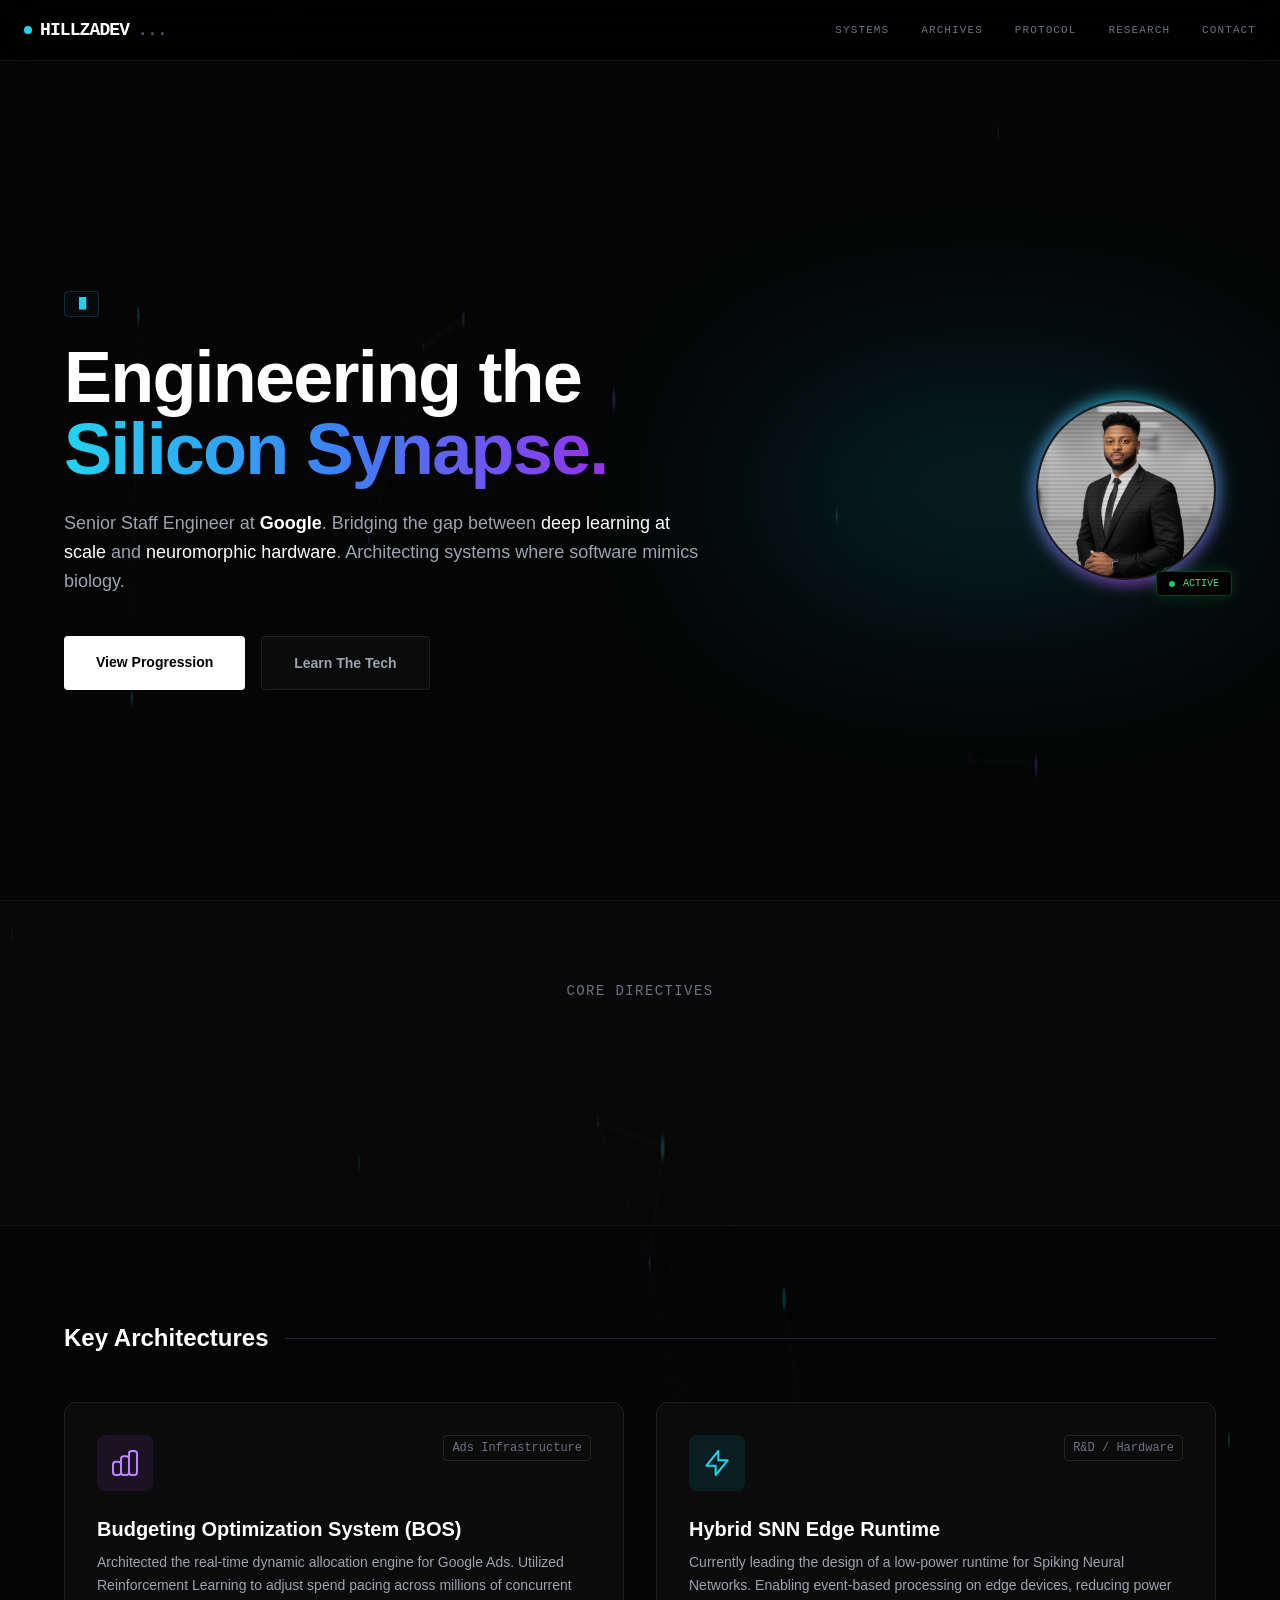
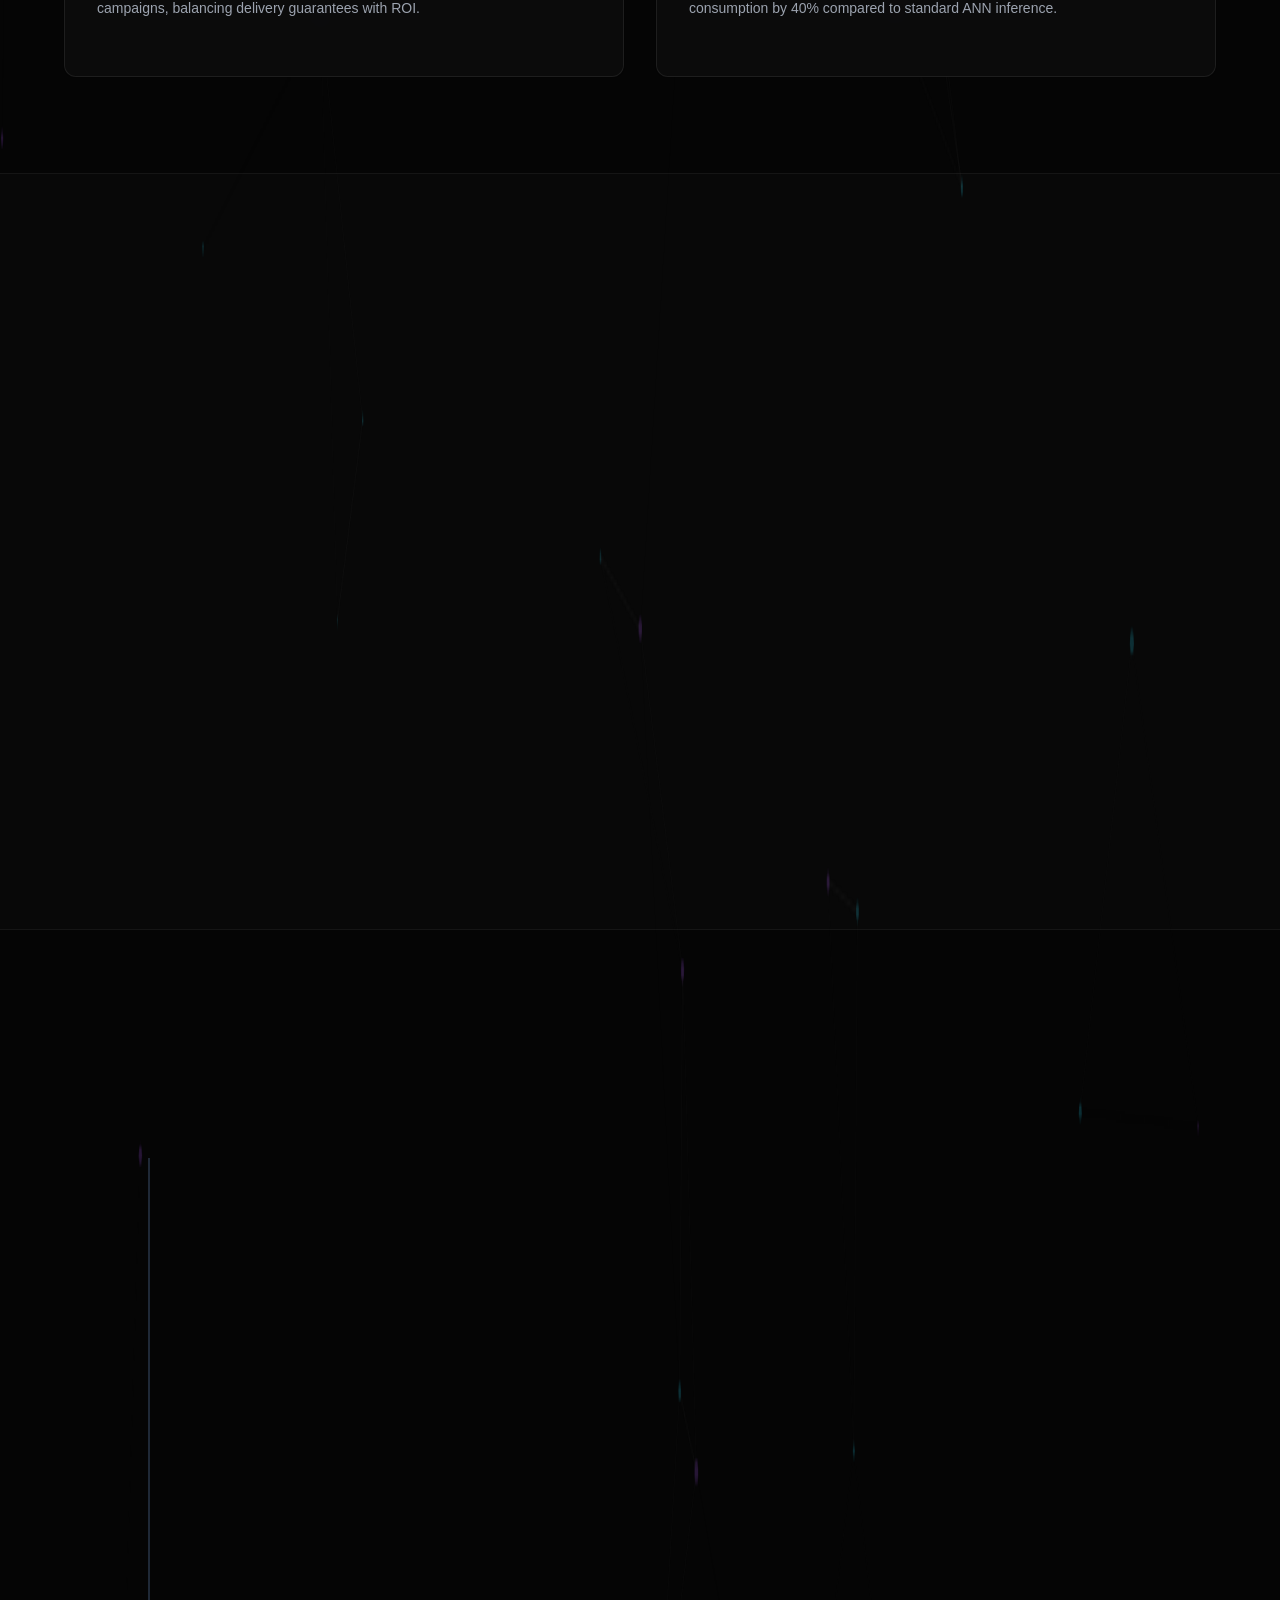
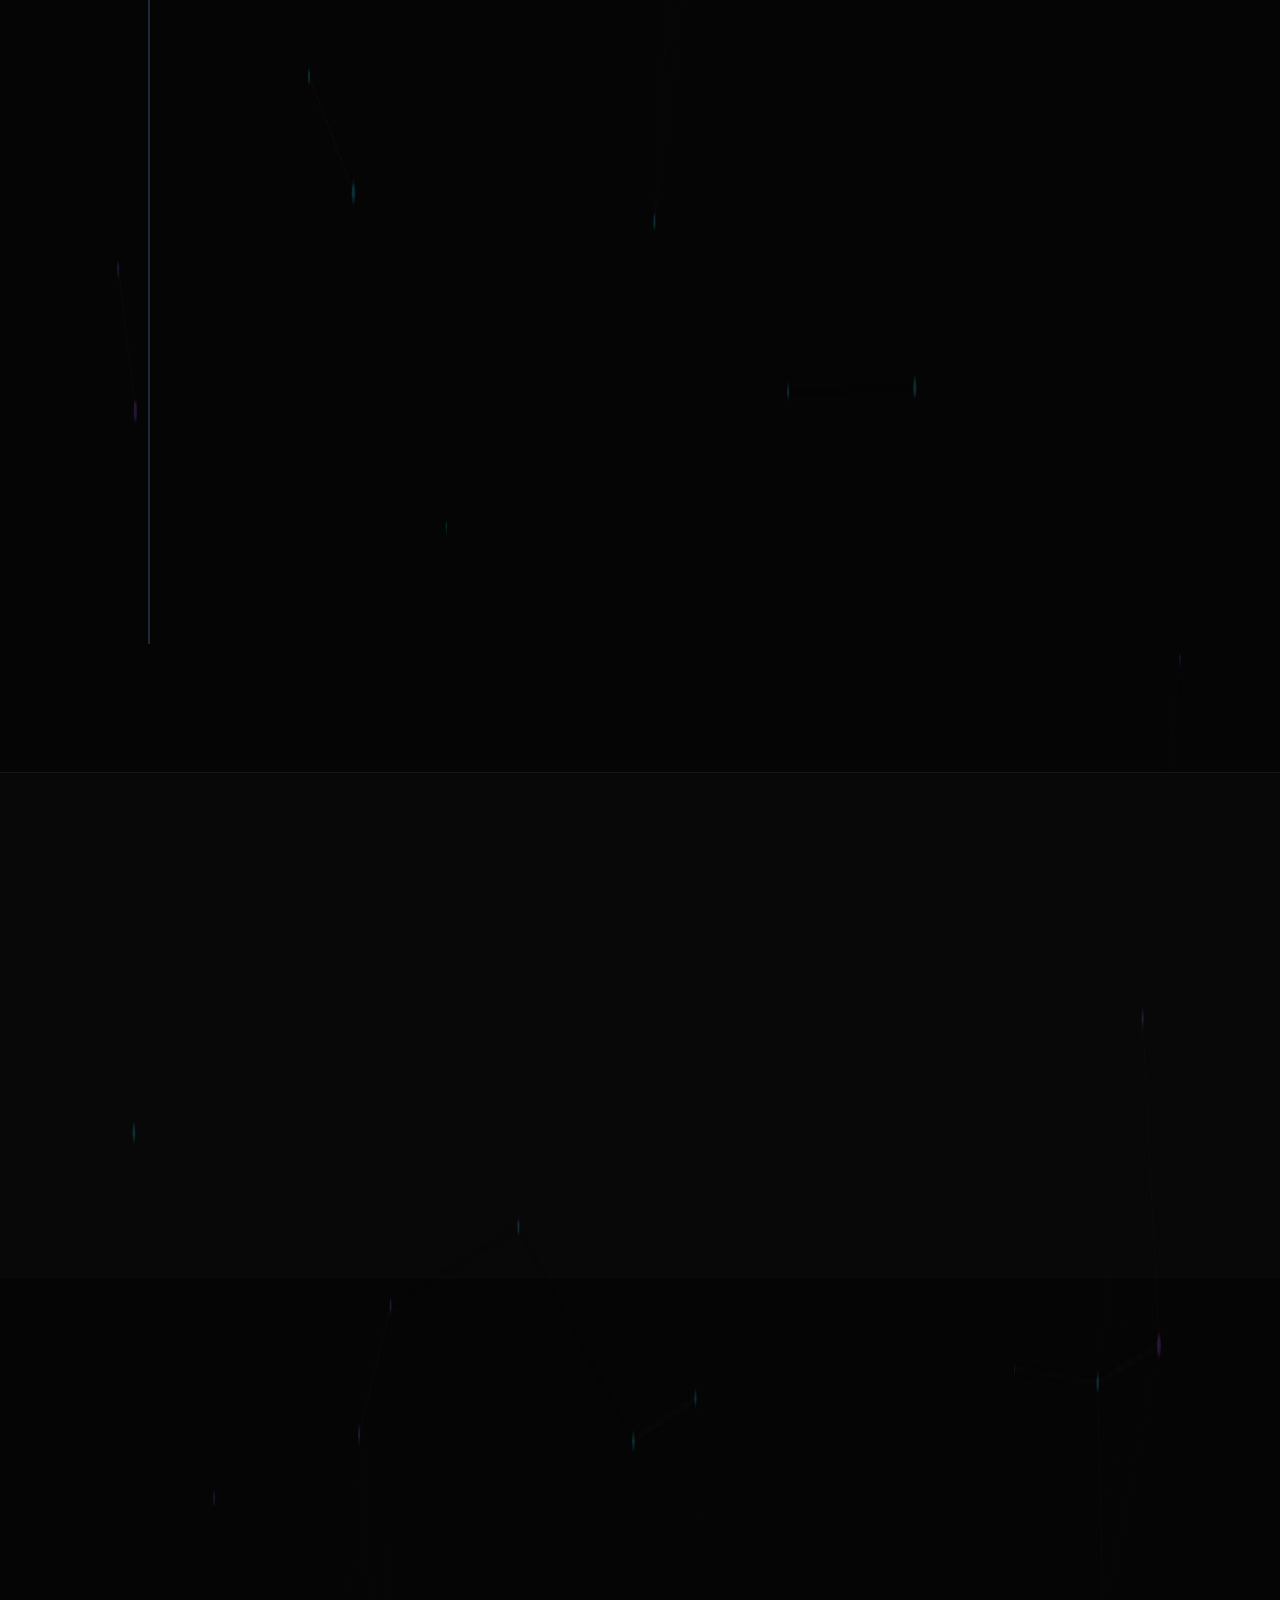
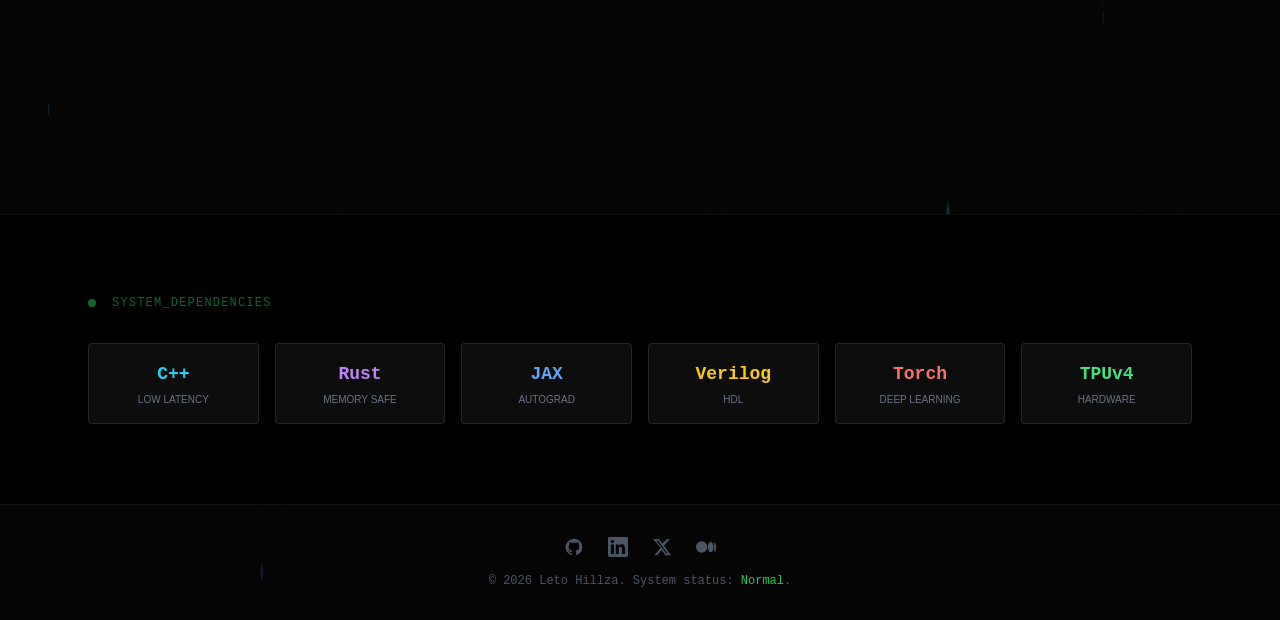
==== index.html @ ffeeab06 "Harden portfolio site and externalize assets" ====
<!DOCTYPE html>
<html lang="en" class="scroll-smooth">
<head>
    <meta charset="UTF-8">
    <meta name="viewport" content="width=device-width, initial-scale=1.0">
    <meta http-equiv="Content-Security-Policy" content="default-src 'self'; base-uri 'self'; form-action 'self'; object-src 'none'; script-src 'self'; script-src-attr 'none'; style-src 'self' https://fonts.googleapis.com; style-src-attr 'none'; font-src 'self' https://fonts.gstatic.com; img-src 'self' data: https:; connect-src 'self'; media-src 'self'; manifest-src 'self'; upgrade-insecure-requests">
    <meta name="referrer" content="strict-origin-when-cross-origin">
    
    <!-- SEO & Social Media Meta Tags -->
    <title>Hillzadev | Neuromorphic Architect</title>
    <meta name="description" content="Senior Staff Engineer at Google. Architecting the next generation of biological computing and SNNs.">
    <meta property="og:title" content="Hillzadev | Neuromorphic Architect">
    <meta property="og:description" content="Senior Staff Engineer at Google. Architecting the next generation of biological computing and SNNs.">
    <meta property="og:image" content="https://hillzadev.github.io/images/hillzadev.png">
    <meta property="og:url" content="https://hillzadev.github.io">
    <meta property="og:type" content="website">
    <meta name="twitter:card" content="summary_large_image">

    <!-- Custom Microchip Favicon -->
    <link rel="icon" href="data:image/svg+xml,<svg xmlns='http://www.w3.org/2000/svg' viewBox='0 0 100 100'><circle cx='50' cy='50' r='40' fill='%23050505' stroke='%2322d3ee' stroke-width='6'/><circle cx='50' cy='50' r='15' fill='%23a855f7'/></svg>">

    <script src="assets/frameguard.js"></script>
    <script src="assets/site.js" defer></script>
    <link rel="preconnect" href="https://fonts.googleapis.com">
    <link rel="preconnect" href="https://fonts.gstatic.com" crossorigin>
    <link href="https://fonts.googleapis.com/css2?family=Inter:wght@300;400;600;800&family=JetBrains+Mono:wght@400;500&display=swap" rel="stylesheet">
    <link rel="stylesheet" href="assets/tailwind.css">
    <link rel="stylesheet" href="assets/site.css">
</head>
<body class="antialiased selection:bg-cyan-500/20 selection:text-cyan-200">

    <canvas id="snn-canvas" aria-hidden="true"></canvas>

    <!-- Navbar -->
    <nav class="fixed w-full z-50 top-0 border-b border-white/5 bg-black/80 backdrop-blur-xl">
        <div class="max-w-7xl mx-auto flex justify-between items-center px-6 py-4">
            <div class="font-mono font-bold text-white tracking-tighter text-lg flex items-center gap-2">
                <span class="w-2 h-2 bg-cyan-400 rounded-full animate-pulse"></span>
                HILLZADEV<span class="text-gray-600">...</span>
            </div>
            <div class="hidden md:flex gap-8 text-[11px] font-mono tracking-widest uppercase text-gray-500">
                <a href="#architecture" class="hover:text-cyan-400 transition">Systems</a>
                <a href="#concepts" class="hover:text-cyan-400 transition">Archives</a>
                <a href="#experience" class="hover:text-cyan-400 transition">Protocol</a>
                <a href="#research" class="hover:text-cyan-400 transition">Research</a>
                <a href="#contact" class="hover:text-cyan-400 transition">Contact</a>
            </div>
            <button id="mobile-menu-btn" class="md:hidden text-gray-400 hover:text-white transition p-1" aria-label="Toggle menu" aria-expanded="false" aria-controls="mobile-menu">
                <svg id="menu-icon" class="w-5 h-5" fill="none" stroke="currentColor" viewBox="0 0 24 24"><path stroke-linecap="round" stroke-linejoin="round" stroke-width="2" d="M4 6h16M4 12h16M4 18h16"></path></svg>
                <svg id="close-icon" class="w-5 h-5 hidden" fill="none" stroke="currentColor" viewBox="0 0 24 24"><path stroke-linecap="round" stroke-linejoin="round" stroke-width="2" d="M6 18L18 6M6 6l12 12"></path></svg>
            </button>
        </div>
        <div id="mobile-menu" class="hidden md:hidden border-t border-white/5 bg-black/95" aria-hidden="true">
            <div class="flex flex-col gap-5 px-6 py-6 text-[11px] font-mono tracking-widest uppercase text-gray-500">
                <a href="#architecture" class="hover:text-cyan-400 transition mobile-link">Systems</a>
                <a href="#concepts" class="hover:text-cyan-400 transition mobile-link">Archives</a>
                <a href="#experience" class="hover:text-cyan-400 transition mobile-link">Protocol</a>
                <a href="#research" class="hover:text-cyan-400 transition mobile-link">Research</a>
                <a href="#contact" class="hover:text-cyan-400 transition mobile-link">Contact</a>
            </div>
        </div>
    </nav>

    <!-- Hero Section -->
    <section class="min-h-screen flex flex-col justify-center px-6 relative pt-20">
        <div class="max-w-6xl mx-auto w-full grid md:grid-cols-12 gap-12 items-center">
            
            <!-- Text Content (Spans 7 columns) -->
            <div class="md:col-span-7 order-2 md:order-1">
                <div class="font-mono text-xs text-cyan-400 mb-6 bg-cyan-900/10 border border-cyan-500/20 inline-block px-3 py-1 rounded">
                    <span id="typewriter"></span><span class="blinking-cursor"></span>
                </div>

                <h1 class="text-5xl md:text-7xl font-extrabold text-white tracking-tight mb-6 leading-tight">
                    Engineering the <br>
                    <span class="text-transparent bg-clip-text bg-gradient-to-r from-cyan-400 via-blue-500 to-purple-600">Silicon Synapse.</span>
                </h1>
                
                <p class="text-lg text-gray-400 max-w-2xl leading-relaxed mb-10">
                    Senior Staff Engineer at <strong class="text-white">Google</strong>. 
                    Bridging the gap between <span class="text-white">deep learning at scale</span> and <span class="text-white">neuromorphic hardware</span>.
                    Architecting systems where software mimics biology.
                </p>

                <div class="flex gap-4">
                    <a href="#experience" class="bg-white text-black px-8 py-4 text-sm font-bold rounded hover:bg-gray-200 transition">
                        View Progression
                    </a>
                    <a href="#concepts" class="px-8 py-4 text-sm font-bold text-gray-400 border border-white/10 rounded hover:border-cyan-400/50 hover:text-white transition glass-panel">
                        Learn The Tech
                    </a>
                </div>
            </div>
            
            <!-- Profile Photo (Spans 5 columns) -->
            <div class="md:col-span-5 flex justify-center md:justify-end order-1 md:order-2 relative">
                <div class="absolute inset-0 bg-cyan-500 blur-[100px] opacity-20 rounded-full pointer-events-none"></div>
                <div class="profile-container reveal">
                    <div class="profile-ring"></div>
                    <div class="profile-image-wrapper">
                        <img src="images/hillzadev.png" alt="Leto Hillza Profile" class="w-full h-full object-cover opacity-90 hover:opacity-100 transition duration-500">
                    </div>
                    <div class="absolute -bottom-4 -right-4 bg-black/90 border border-green-500/30 px-3 py-1 rounded text-[10px] font-mono text-green-400 backdrop-blur flex items-center gap-2 shadow-[0_0_15px_rgba(34,197,94,0.2)]">
                        <div class="w-1.5 h-1.5 bg-green-500 rounded-full animate-pulse"></div>
                        ACTIVE
                    </div>
                </div>
            </div>

        </div>
    </section>

    <!-- Engineering Philosophy -->
    <section class="py-20 px-6 border-y border-white/5 bg-white/[0.01]">
        <div class="max-w-6xl mx-auto text-center">
            <h3 class="text-sm font-mono text-gray-500 mb-8 tracking-widest uppercase">Core Directives</h3>
            <div class="grid md:grid-cols-3 gap-12">
                <div class="space-y-4 reveal">
                    <div class="text-cyan-400 font-bold text-xl">01. Biomimicry</div>
                    <p class="text-gray-400 text-sm leading-relaxed">
                        Nature has had 3.5 billion years to optimize compute. We shouldn't reinvent the wheel; we should translate biology into silicon.
                    </p>
                </div>
                <div class="space-y-4 reveal transition-delay-100">
                    <div class="text-purple-400 font-bold text-xl">02. Asynchronicity</div>
                    <p class="text-gray-400 text-sm leading-relaxed">
                        The world doesn't wait for a clock cycle. Efficient systems must be event-driven, reacting only when information changes.
                    </p>
                </div>
                <div class="space-y-4 reveal transition-delay-200">
                    <div class="text-blue-400 font-bold text-xl">03. Scalability</div>
                    <p class="text-gray-400 text-sm leading-relaxed">
                        A beautiful algorithm is useless if it can't run at Google scale. Reliability and throughput are first-class citizens.
                    </p>
                </div>
            </div>
        </div>
    </section>

    <!-- Major Systems -->
    <section id="architecture" class="py-24 px-6">
        <div class="max-w-6xl mx-auto">
            <div class="flex items-center gap-4 mb-12">
                <h2 class="text-2xl font-bold text-white">Key Architectures</h2>
                <div class="h-px bg-gray-800 flex-grow"></div>
            </div>

            <div class="grid md:grid-cols-2 gap-8">
                <!-- BOS System -->
                <div class="glass-panel p-8 rounded-xl hover:-translate-y-1 transition duration-500 group">
                    <div class="flex justify-between items-start mb-6">
                        <div class="p-3 bg-purple-500/10 rounded-lg text-purple-400">
                            <svg class="w-8 h-8" fill="none" stroke="currentColor" viewBox="0 0 24 24"><path stroke-linecap="round" stroke-linejoin="round" stroke-width="1.5" d="M9 19v-6a2 2 0 00-2-2H5a2 2 0 00-2 2v6a2 2 0 002 2h2a2 2 0 002-2zm0 0V9a2 2 0 012-2h2a2 2 0 012 2v10m-6 0a2 2 0 002 2h2a2 2 0 002-2m0 0V5a2 2 0 012-2h2a2 2 0 012 2v14a2 2 0 01-2 2h-2a2 2 0 01-2-2z"></path></svg>
                        </div>
                        <span class="font-mono text-xs text-gray-500 border border-white/10 px-2 py-1 rounded">Ads Infrastructure</span>
                    </div>
                    <h3 class="text-xl font-bold text-white mb-2 group-hover:text-purple-400 transition">Budgeting Optimization System (BOS)</h3>
                    <p class="text-gray-400 text-sm mb-6 leading-relaxed">
                        Architected the real-time dynamic allocation engine for Google Ads. Utilized Reinforcement Learning to adjust spend pacing across millions of concurrent campaigns, balancing delivery guarantees with ROI.
                    </p>
                </div>

                <!-- Neuromorphic Edge -->
                <div class="glass-panel p-8 rounded-xl hover:-translate-y-1 transition duration-500 group">
                    <div class="flex justify-between items-start mb-6">
                        <div class="p-3 bg-cyan-500/10 rounded-lg text-cyan-400">
                            <svg class="w-8 h-8" fill="none" stroke="currentColor" viewBox="0 0 24 24"><path stroke-linecap="round" stroke-linejoin="round" stroke-width="1.5" d="M13 10V3L4 14h7v7l9-11h-7z"></path></svg>
                        </div>
                        <span class="font-mono text-xs text-gray-500 border border-white/10 px-2 py-1 rounded">R&D / Hardware</span>
                    </div>
                    <h3 class="text-xl font-bold text-white mb-2 group-hover:text-cyan-400 transition">Hybrid SNN Edge Runtime</h3>
                    <p class="text-gray-400 text-sm mb-6 leading-relaxed">
                        Currently leading the design of a low-power runtime for Spiking Neural Networks. Enabling event-based processing on edge devices, reducing power consumption by 40% compared to standard ANN inference.
                    </p>
                </div>
            </div>
        </div>
    </section>

    <!-- Flip Cards -->
    <section id="concepts" class="py-32 px-6 bg-white/[0.01] border-y border-white/5">
        <div class="max-w-6xl mx-auto">
            <div class="text-center mb-16 reveal">
                <div class="inline-block px-3 py-1 rounded-full border border-cyan-500/30 text-cyan-400 text-xs font-mono mb-4">NEURAL_ARCHIVE_V1</div>
                <h2 class="text-3xl font-bold text-white">Declassified Concepts</h2>
                <p class="text-gray-500 mt-4 text-sm">Hover over data cards to decrypt technical definitions.</p>
            </div>

            <div class="grid md:grid-cols-4 gap-6">
                <!-- Card 1 -->
                <div class="flip-card reveal" role="button" tabindex="0" aria-label="Toggle concept card: SNN" aria-pressed="false">
                    <div class="flip-card-inner">
                        <div class="flip-card-front" aria-hidden="false">
                            <svg class="w-12 h-12 text-cyan-400 mb-4" fill="none" stroke="currentColor" viewBox="0 0 24 24"><path stroke-linecap="round" stroke-linejoin="round" stroke-width="1" d="M13 10V3L4 14h7v7l9-11h-7z"></path></svg>
                            <h3 class="text-2xl font-bold text-white font-mono">SNN</h3>
                            <p class="text-xs text-gray-500 mt-2 tracking-widest">SPIKING NEURAL NET</p>
                        </div>
                        <div class="flip-card-back" aria-hidden="true">
                            <h4 class="text-cyan-400 font-bold text-lg mb-3">The "Brain-Like" AI</h4>
                            <p class="text-sm text-gray-300 leading-snug">
                                Standard AI processes data continuously. <strong class="text-white">SNNs</strong> only "fire" when a spike occurs—just like biological neurons. This event-driven method drastically cuts energy use.
                            </p>
                        </div>
                    </div>
                </div>

                <!-- Card 2 -->
                <div class="flip-card reveal transition-delay-100" role="button" tabindex="0" aria-label="Toggle concept card: Reinforcement Learning" aria-pressed="false">
                    <div class="flip-card-inner">
                        <div class="flip-card-front" aria-hidden="false">
                            <svg class="w-12 h-12 text-purple-400 mb-4" fill="none" stroke="currentColor" viewBox="0 0 24 24"><path stroke-linecap="round" stroke-linejoin="round" stroke-width="1" d="M9 3v2m6-2v2M9 19v2m6-2v2M5 9H3m2 6H3m18-6h-2m2 6h-2M7 19h10a2 2 0 002-2V7a2 2 0 00-2-2H7a2 2 0 00-2 2v10a2 2 0 002 2zM9 9h6v6H9V9z"></path></svg>
                            <h3 class="text-2xl font-bold text-white font-mono">RL</h3>
                            <p class="text-xs text-gray-500 mt-2 tracking-widest">REINFORCEMENT LEARNING</p>
                        </div>
                        <div class="flip-card-back" aria-hidden="true">
                            <h4 class="text-purple-400 font-bold text-lg mb-3">Trial & Error at Scale</h4>
                            <p class="text-sm text-gray-300 leading-snug">
                                An "Agent" learns to make decisions by interacting with an environment and receiving rewards. This is the logic engine behind my dynamic ad-budgeting systems.
                            </p>
                        </div>
                    </div>
                </div>

                <!-- Card 3 -->
                <div class="flip-card reveal transition-delay-200" role="button" tabindex="0" aria-label="Toggle concept card: Von Neumann Bottleneck" aria-pressed="false">
                    <div class="flip-card-inner">
                        <div class="flip-card-front" aria-hidden="false">
                            <svg class="w-12 h-12 text-blue-400 mb-4" fill="none" stroke="currentColor" viewBox="0 0 24 24"><path stroke-linecap="round" stroke-linejoin="round" stroke-width="1" d="M19 11H5m14 0a2 2 0 012 2v6a2 2 0 01-2 2H5a2 2 0 01-2-2v-6a2 2 0 012-2m14 0V9a2 2 0 00-2-2M5 11V9a2 2 0 012-2m0 0V5a2 2 0 012-2h6a2 2 0 012 2v2M7 7h10"></path></svg>
                            <h3 class="text-xl font-bold text-white font-mono text-center">VON NEUMANN</h3>
                            <p class="text-xs text-gray-500 mt-2 tracking-widest">THE BOTTLENECK</p>
                        </div>
                        <div class="flip-card-back" aria-hidden="true">
                            <h4 class="text-blue-400 font-bold text-lg mb-3">The Old Way</h4>
                            <p class="text-sm text-gray-300 leading-snug">
                                Traditional chips separate memory and processing, wasting energy moving data. My work uses <strong class="text-white">Neuromorphic</strong> architecture, where memory and compute coexist.
                            </p>
                        </div>
                    </div>
                </div>

                <!-- Card 4 -->
                <div class="flip-card reveal transition-delay-300" role="button" tabindex="0" aria-label="Toggle concept card: Edge Inference" aria-pressed="false">
                    <div class="flip-card-inner">
                        <div class="flip-card-front" aria-hidden="false">
                            <svg class="w-12 h-12 text-green-400 mb-4" fill="none" stroke="currentColor" viewBox="0 0 24 24"><path stroke-linecap="round" stroke-linejoin="round" stroke-width="1" d="M12 18h.01M8 21h8a2 2 0 002-2V5a2 2 0 00-2-2H8a2 2 0 00-2 2v14a2 2 0 002 2z"></path></svg>
                            <h3 class="text-2xl font-bold text-white font-mono">EDGE</h3>
                            <p class="text-xs text-gray-500 mt-2 tracking-widest">LOCAL INFERENCE</p>
                        </div>
                        <div class="flip-card-back" aria-hidden="true">
                            <h4 class="text-green-400 font-bold text-lg mb-3">Intelligence on Device</h4>
                            <p class="text-sm text-gray-300 leading-snug">
                                Running AI directly on sensors rather than the cloud. This requires extreme efficiency—making Spiking Neural Networks the ideal solution.
                            </p>
                        </div>
                    </div>
                </div>
            </div>
        </div>
    </section>

    <!-- Experience Timeline -->
    <section id="experience" class="py-32 px-6">
        <div class="max-w-5xl mx-auto">
            <h2 class="text-3xl font-bold text-white mb-16 reveal">Operational History</h2>

            <div class="relative pl-8 md:pl-12">
                <!-- Animated Line -->
                <div class="timeline-line"></div>
                <div class="timeline-progress" id="progress-bar"></div>

                <!-- Job 1 -->
                <div class="reveal relative pb-20">
                    <div class="absolute -left-[20px] md:-left-[36px] top-1 w-4 h-4 rounded-full bg-cyan-400 border-2 border-[#050505] shadow-[0_0_0_4px_rgba(34,211,238,0.15),0_0_20px_rgba(34,211,238,0.8)] z-10"></div>
                    
                    <div class="flex flex-col md:flex-row md:items-baseline justify-between mb-4">
                        <h3 class="text-2xl font-bold text-white">Senior Staff Software Engineer</h3>
                        <span class="font-mono text-sm text-cyan-400">Google / Feb 2026 — Present</span>
                    </div>
                    
                    <div class="glass-panel p-6 rounded-lg border-l-2 border-cyan-500/50">
                        <p class="text-gray-300 mb-4 font-medium">Neuromorphic Computing & Hybrid AI</p>
                        <ul class="space-y-2 text-sm text-gray-400 list-disc list-outside pl-5 marker:text-cyan-400">
                            <li>Integration of <strong>spiking neural networks (SNNs)</strong> into scalable production systems.</li>
                            <li>Designing neuromorphic algorithms optimized for low-power edge devices.</li>
                            <li>Driving cross-functional efforts for custom AI accelerators (TPU/ASIC).</li>
                            <li>Publishing internal whitepapers on brain-inspired computing paradigms.</li>
                        </ul>
                    </div>
                </div>

                <!-- Job 2 -->
                <div class="reveal relative pb-20">
                    <div class="absolute -left-[27px] md:-left-[37px] top-1 w-4 h-4 rounded-full bg-gray-800 border-4 border-[#050505] z-10"></div>
                    
                    <div class="flex flex-col md:flex-row md:items-baseline justify-between mb-4">
                        <h3 class="text-xl font-bold text-gray-300">Staff Software Engineer</h3>
                        <span class="font-mono text-sm text-gray-500">Google / 2022 — 2026</span>
                    </div>
                    
                    <div class="pl-2 border-l border-white/5">
                        <p class="text-gray-400 mb-2 text-sm">Ads ML Infrastructure</p>
                        <ul class="space-y-2 text-sm text-gray-500">
                            <li>Architected and pioneered the <strong>Budgeting Optimization System (BOS)</strong>, leveraging Reinforcement Learning (RL) to dynamically allocate multi-billion dollar ad spends. Developed the reward functions and policy gradients that balanced advertiser ROI with platform liquidity in real-time auctions.</li>
                            <li>Led the design of production-scale streaming pipelines for ad-click telemetry, enabling online learning and sub-minute model freshness. Integrated ScaNN-based retrieval and TFX orchestration to handle trillions of daily events with millisecond-level inference latency.</li>
                            <li>Partnered deeply with Site Reliability Engineering (SRE) to achieve 99.999% availability for the core ads serving stack. Orchestrated global failover protocols and automated 'circuit-breaker' logic to protect revenue integrity during high-volatility market events.</li>
                            <li>Set the multi-year technical roadmap for Ads Infrastructure, driving engineering standards for ML reproducibility and observability. Mentored senior engineers across the organization on the deployment of distributed RL agents in production.</li>
                        </ul>
                    </div>
                </div>

                <!-- Job 3 -->
                <div class="reveal relative pb-20">
                    <div class="absolute -left-[27px] md:-left-[37px] top-1 w-4 h-4 rounded-full bg-gray-800 border-4 border-[#050505] z-10"></div>
                    
                    <div class="flex flex-col md:flex-row md:items-baseline justify-between mb-4">
                        <h3 class="text-xl font-bold text-gray-300">Senior Software Engineer</h3>
                        <span class="font-mono text-sm text-gray-500">Google / 2020 — 2022</span>
                    </div>
                    
                    <div class="pl-2 border-l border-white/5">
                        <p class="text-gray-400 mb-2 text-sm">Workspace (Chat & Drive)</p>
                        <ul class="space-y-2 text-sm text-gray-500">
                            <li>Reduced global deployment latency by 60% for Google Workspace by architecting a unified TFX-based CI/CD pipeline, enabling sub-day iteration cycles for production ML models.</li>
                            <li>Scalability lead for Google Drive's collaboration engine; optimized p99 latency for real-time file state synchronization during a 300% surge in global traffic (2020–2021).</li>
                            <li>Enhanced file discovery via semantic retrieval; integrated multi-signal ranking models into the Drive 'Priority' backend, significantly reducing 'time-to-file' for Enterprise users.</li>
                        </ul>
                    </div>
                </div>

                <!-- Job 4 -->
                <div class="reveal relative">
                    <div class="absolute -left-[27px] md:-left-[37px] top-1 w-4 h-4 rounded-full bg-gray-800 border-4 border-[#050505] z-10"></div>
                    
                    <div class="flex flex-col md:flex-row md:items-baseline justify-between mb-4">
                        <h3 class="text-xl font-bold text-gray-300">Software Engineer</h3>
                        <span class="font-mono text-sm text-gray-500">Google / 2018 — 2020</span>
                    </div>
                    
                    <div class="pl-2 border-l border-white/5">
                        <p class="text-gray-400 mb-2 text-sm">Google Lens</p>
                        <ul class="space-y-2 text-sm text-gray-500">
                            <li>Contributed to real-time image recognition features for Google Lens.</li>
                            <li>Architected and optimized end-to-end computer vision and retrieval pipelines for Google Lens, enabling real-time visual discovery for 1B+ users. Leveraged multimodal learning to bridge the gap between pixel-level data and semantic understanding.</li>
                        </ul>
                    </div>
                </div>
            </div>
        </div>
    </section>

    <!-- Research & Patents -->
    <section id="research" class="py-24 px-6 border-t border-white/5 bg-white/[0.01]">
        <div class="max-w-5xl mx-auto">
            <h2 class="text-3xl font-bold text-white mb-12 reveal">Research & IP</h2>
            <div class="grid gap-4">
                <div class="glass-panel p-6 flex flex-col md:flex-row justify-between items-start md:items-center gap-4 reveal group hover:bg-white/5 transition">
                    <div>
                        <div class="flex items-center gap-2 mb-2">
                            <span class="text-[10px] font-mono bg-cyan-500/10 text-cyan-400 px-2 py-1 rounded border border-cyan-500/20">PATENT US-110452A</span>
                            <span class="text-gray-500 text-xs">Pending</span>
                        </div>
                        <h3 class="text-white font-bold group-hover:text-cyan-400 transition">Event-Driven Memory Allocation for Sparse Tensors</h3>
                    </div>
                    <a
                        href="mailto:google@letohillza.com?subject=Patent%20US-110452A%20Details%20Request"
                        class="text-xs font-mono text-gray-400 border border-white/10 px-4 py-2 rounded hover:bg-white hover:text-black transition inline-block text-center"
                        aria-label="Request details for Patent US-110452A"
                    >
                        REQUEST_DOCS
                    </a>
                </div>

                <div class="glass-panel p-6 flex flex-col md:flex-row justify-between items-start md:items-center gap-4 reveal transition-delay-100 group hover:bg-white/5 transition">
                    <div>
                         <div class="flex items-center gap-2 mb-2">
                            <span class="text-[10px] font-mono bg-purple-500/10 text-purple-400 px-2 py-1 rounded border border-purple-500/20">WHITEPAPER</span>
                            <span class="text-gray-500 text-xs">Google Internal</span>
                        </div>
                        <h3 class="text-white font-bold group-hover:text-purple-400 transition">Optimizing RL Agents for TPUv4 Architecture</h3>
                    </div>
                    <a href="whitepaper.pdf" target="_blank" rel="noopener noreferrer" referrerpolicy="no-referrer" class="text-xs font-mono text-gray-400 border border-white/10 px-4 py-2 rounded hover:bg-white hover:text-black transition inline-block text-center">READ_WHITEPAPER</a>
                </div>
            </div>
        </div>
    </section>

    <!-- Contact -->
    <section id="contact" class="py-32 px-6 text-center">
        <div class="max-w-2xl mx-auto reveal">
            <div class="inline-block p-4 rounded-full bg-cyan-500/10 text-cyan-400 mb-6">
                <svg class="w-8 h-8" fill="none" stroke="currentColor" viewBox="0 0 24 24"><path stroke-linecap="round" stroke-linejoin="round" stroke-width="1.5" d="M8 12h.01M12 12h.01M16 12h.01M21 12c0 4.418-4.03 8-9 8a9.863 9.863 0 01-4.255-.949L3 20l1.395-3.72C3.512 15.042 3 13.574 3 12c0-4.418 4.03-8 9-8s9 3.582 9 8z"></path></svg>
            </div>
            <h2 class="text-4xl font-bold text-white mb-6">Initiate Handshake</h2>
            <p class="text-gray-400 mb-10">
                Interested in discussing the future of neuromorphic computing or hybrid AI architectures?
            </p>
            <a href="mailto:google@letohillza.com?subject=Neuromorphic%20Computing%20Discussion" class="inline-flex items-center gap-3 bg-white text-black px-8 py-4 font-bold rounded hover:bg-cyan-500 hover:text-white transition duration-300">
                <span>Send Signal</span>
                <svg class="w-4 h-4" fill="none" stroke="currentColor" viewBox="0 0 24 24"><path stroke-linecap="round" stroke-linejoin="round" stroke-width="2" d="M14 5l7 7m0 0l-7 7m7-7H3"></path></svg>
            </a>
        </div>
    </section>

    <!-- Tech Stack Instrument Panel -->
    <section class="py-20 border-t border-white/5 bg-black">
        <div class="max-w-6xl mx-auto px-6">
            <div class="flex items-center gap-4 mb-8 opacity-50">
                <div class="w-2 h-2 bg-green-500 rounded-full animate-pulse"></div>
                <h4 class="text-xs font-mono uppercase tracking-widest text-green-500">System_Dependencies</h4>
            </div>
            
            <div class="grid grid-cols-2 md:grid-cols-6 gap-4 text-center">
                <div class="p-4 border border-white/10 rounded bg-white/5 hover:border-cyan-500/50 transition cursor-default">
                    <div class="text-cyan-400 font-mono font-bold text-lg">C++</div>
                    <div class="text-[10px] text-gray-500 mt-1">LOW LATENCY</div>
                </div>
                <div class="p-4 border border-white/10 rounded bg-white/5 hover:border-purple-500/50 transition cursor-default">
                    <div class="text-purple-400 font-mono font-bold text-lg">Rust</div>
                    <div class="text-[10px] text-gray-500 mt-1">MEMORY SAFE</div>
                </div>
                 <div class="p-4 border border-white/10 rounded bg-white/5 hover:border-blue-500/50 transition cursor-default">
                    <div class="text-blue-400 font-mono font-bold text-lg">JAX</div>
                    <div class="text-[10px] text-gray-500 mt-1">AUTOGRAD</div>
                </div>
                 <div class="p-4 border border-white/10 rounded bg-white/5 hover:border-yellow-500/50 transition cursor-default">
                    <div class="text-yellow-400 font-mono font-bold text-lg">Verilog</div>
                    <div class="text-[10px] text-gray-500 mt-1">HDL</div>
                </div>
                 <div class="p-4 border border-white/10 rounded bg-white/5 hover:border-red-500/50 transition cursor-default">
                    <div class="text-red-400 font-mono font-bold text-lg">Torch</div>
                    <div class="text-[10px] text-gray-500 mt-1">DEEP LEARNING</div>
                </div>
                 <div class="p-4 border border-white/10 rounded bg-white/5 hover:border-green-500/50 transition cursor-default">
                    <div class="text-green-400 font-mono font-bold text-lg">TPUv4</div>
                    <div class="text-[10px] text-gray-500 mt-1">HARDWARE</div>
                </div>
            </div>
        </div>
    </section>

    <footer class="border-t border-white/5 py-8 text-center">
        <div class="flex justify-center gap-6 mb-4">
            <a href="#" aria-label="GitHub" class="text-gray-600 hover:text-cyan-400 transition">
                <svg class="w-5 h-5" fill="currentColor" viewBox="0 0 24 24"><path fill-rule="evenodd" d="M12 2C6.477 2 2 6.484 2 12.017c0 4.425 2.865 8.18 6.839 9.504.5.092.682-.217.682-.483 0-.237-.008-.868-.013-1.703-2.782.605-3.369-1.343-3.369-1.343-.454-1.158-1.11-1.466-1.11-1.466-.908-.62.069-.608.069-.608 1.003.07 1.531 1.032 1.531 1.032.892 1.53 2.341 1.088 2.91.832.092-.647.35-1.088.636-1.338-2.22-.253-4.555-1.113-4.555-4.951 0-1.093.39-1.988 1.029-2.688-.103-.253-.446-1.272.098-2.65 0 0 .84-.27 2.75 1.026A9.564 9.564 0 0112 6.844c.85.004 1.705.115 2.504.337 1.909-1.296 2.747-1.027 2.747-1.027.546 1.379.202 2.398.1 2.651.64.7 1.028 1.595 1.028 2.688 0 3.848-2.339 4.695-4.566 4.943.359.309.678.92.678 1.855 0 1.338-.012 2.419-.012 2.747 0 .268.18.58.688.482A10.019 10.019 0 0022 12.017C22 6.484 17.522 2 12 2z" clip-rule="evenodd"></path></svg>
            </a>
            <a href="#" aria-label="LinkedIn" class="text-gray-600 hover:text-cyan-400 transition">
                <svg class="w-5 h-5" fill="currentColor" viewBox="0 0 24 24"><path d="M20.447 20.452h-3.554v-5.569c0-1.328-.027-3.037-1.852-3.037-1.853 0-2.136 1.445-2.136 2.939v5.667H9.351V9h3.414v1.561h.046c.477-.9 1.637-1.85 3.37-1.85 3.601 0 4.267 2.37 4.267 5.455v6.286zM5.337 7.433c-1.144 0-2.063-.926-2.063-2.065 0-1.138.92-2.063 2.063-2.063 1.14 0 2.064.925 2.064 2.063 0 1.139-.925 2.065-2.064 2.065zm1.782 13.019H3.555V9h3.564v11.452zM22.225 0H1.771C.792 0 0 .774 0 1.729v20.542C0 23.227.792 24 1.771 24h20.451C23.2 24 24 23.227 24 22.271V1.729C24 .774 23.2 0 22.222 0h.003z"></path></svg>
            </a>
            <a href="https://x.com/hiillza" target="_blank" rel="noopener noreferrer" referrerpolicy="no-referrer" aria-label="X / Twitter" class="text-gray-600 hover:text-cyan-400 transition">
                <svg class="w-5 h-5" fill="currentColor" viewBox="0 0 24 24"><path d="M18.244 2.25h3.308l-7.227 8.26 8.502 11.24H16.17l-4.714-6.231-5.401 6.231H2.746l7.73-8.835L1.254 2.25H8.08l4.253 5.622 5.911-5.622zm-1.161 17.52h1.833L7.084 4.126H5.117z"></path></svg>
            </a>
            <a href="https://medium.com/@hillzadev/above-the-spikes-iii-energy-sovereign-cognitive-systems-a-path-to-neuromorphic-nuclear-9c00422a4abb" target="_blank" rel="noopener noreferrer" referrerpolicy="no-referrer" aria-label="Medium" class="text-gray-600 hover:text-cyan-400 transition">
                <svg class="w-5 h-5" fill="currentColor" viewBox="0 0 24 24"><path d="M13.54 12a6.8 6.8 0 01-6.77 6.82A6.8 6.8 0 010 12a6.8 6.8 0 016.77-6.82A6.8 6.8 0 0113.54 12zm7.42 0c0 3.54-1.51 6.42-3.38 6.42-1.87 0-3.39-2.88-3.39-6.42s1.52-6.42 3.39-6.42 3.38 2.88 3.38 6.42M24 12c0 3.17-.53 5.75-1.19 5.75-.66 0-1.19-2.58-1.19-5.75s.53-5.75 1.19-5.75C23.47 6.25 24 8.83 24 12z"></path></svg>
            </a>
        </div>
        <p class="text-gray-600 font-mono text-xs">
            © 2026 Leto Hillza. System status: <span class="text-green-500">Normal</span>.
        </p>
    </footer>

</body>
</html>
---- assets/site.css ----
body { background-color: #050505; color: #e5e5e5; overflow-x: hidden; perspective: 1000px; }

/* Custom Scrollbar */
::-webkit-scrollbar { width: 6px; }
::-webkit-scrollbar-track { background: #0a0a0a; }
::-webkit-scrollbar-thumb { background: #333; border-radius: 3px; }

canvas { position: fixed; top: 0; left: 0; width: 100%; height: 100%; z-index: -1; }

.glass-panel {
    background: rgba(15, 15, 15, 0.7);
    backdrop-filter: blur(12px);
    border: 1px solid rgba(255, 255, 255, 0.08);
    box-shadow: 0 0 0 1px rgba(0,0,0,0.2);
}

/* 3D FLIP CARD STYLES */
.flip-card { background-color: transparent; height: 320px; perspective: 1000px; cursor: pointer; }
.flip-card-inner { position: relative; width: 100%; height: 100%; text-align: center; transition: transform 0.8s; transform-style: preserve-3d; }
.flip-card.flipped .flip-card-inner { transform: rotateY(180deg); }
.flip-card:focus-visible { outline: 2px solid #22d3ee; outline-offset: 4px; border-radius: 0.75rem; }
.flip-card-front, .flip-card-back { position: absolute; width: 100%; height: 100%; -webkit-backface-visibility: hidden; backface-visibility: hidden; border-radius: 0.75rem; display: flex; flex-direction: column; align-items: center; justify-content: center; padding: 2rem; border: 1px solid rgba(255,255,255,0.1); }
.flip-card-front { background: rgba(20, 20, 20, 0.6); backdrop-filter: blur(10px); }
.flip-card-back { background: linear-gradient(145deg, rgba(34, 211, 238, 0.1), rgba(168, 85, 247, 0.1)); background-color: #0a0a0a; transform: rotateY(180deg); border: 1px solid rgba(34, 211, 238, 0.3); padding: 1.5rem; }

/* Reveal Animation */
.reveal { opacity: 0; transform: translateY(20px); transition: all 0.7s cubic-bezier(0.5, 0, 0, 1); }
.reveal.active { opacity: 1; transform: translateY(0); }

/* Timeline */
.timeline-line { width: 2px; background: #1f2937; position: absolute; top: 0; bottom: 0; left: 20px; z-index: 0; }
.timeline-progress { width: 2px; background: linear-gradient(to bottom, #22d3ee, #a855f7); position: absolute; top: 0; left: 20px; height: 0%; z-index: 1; transition: height 0.1s linear; box-shadow: 0 0 10px rgba(34, 211, 238, 0.5); }

.blinking-cursor::after { content: '█'; animation: blink 1s step-start infinite; color: #22d3ee; margin-left: 2px; }
@keyframes blink { 50% { opacity: 0; } }

/* PROFILE IMAGE STYLES */
.profile-container {
    position: relative;
    width: 180px;
    height: 180px;
}

.profile-ring {
    position: absolute;
    inset: -4px;
    border-radius: 50%;
    background: conic-gradient(from 0deg, #22d3ee, #a855f7, #22d3ee);
    opacity: 0.7;
    filter: blur(8px);
    animation: spin 6s linear infinite;
}

.profile-image-wrapper {
    position: relative;
    width: 100%;
    height: 100%;
    border-radius: 50%;
    overflow: hidden;
    border: 2px solid rgba(255, 255, 255, 0.1);
    background: #000;
}

/* Scanline effect over image */
.profile-image-wrapper::after {
    content: "";
    position: absolute;
    top: 0;
    left: 0;
    width: 100%;
    height: 100%;
    background: linear-gradient(to bottom, transparent 50%, rgba(0, 0, 0, 0.3) 51%);
    background-size: 100% 4px;
    pointer-events: none;
    opacity: 0.3;
}

@keyframes spin { from { transform: rotate(0deg); } to { transform: rotate(360deg); } }

.transition-delay-100 { transition-delay: 100ms; }
.transition-delay-200 { transition-delay: 200ms; }
.transition-delay-300 { transition-delay: 300ms; }

@media (prefers-reduced-motion: reduce) {
    .flip-card-inner,
    .reveal,
    .profile-ring,
    .blinking-cursor::after {
        animation: none !important;
        transition: none !important;
    }
}
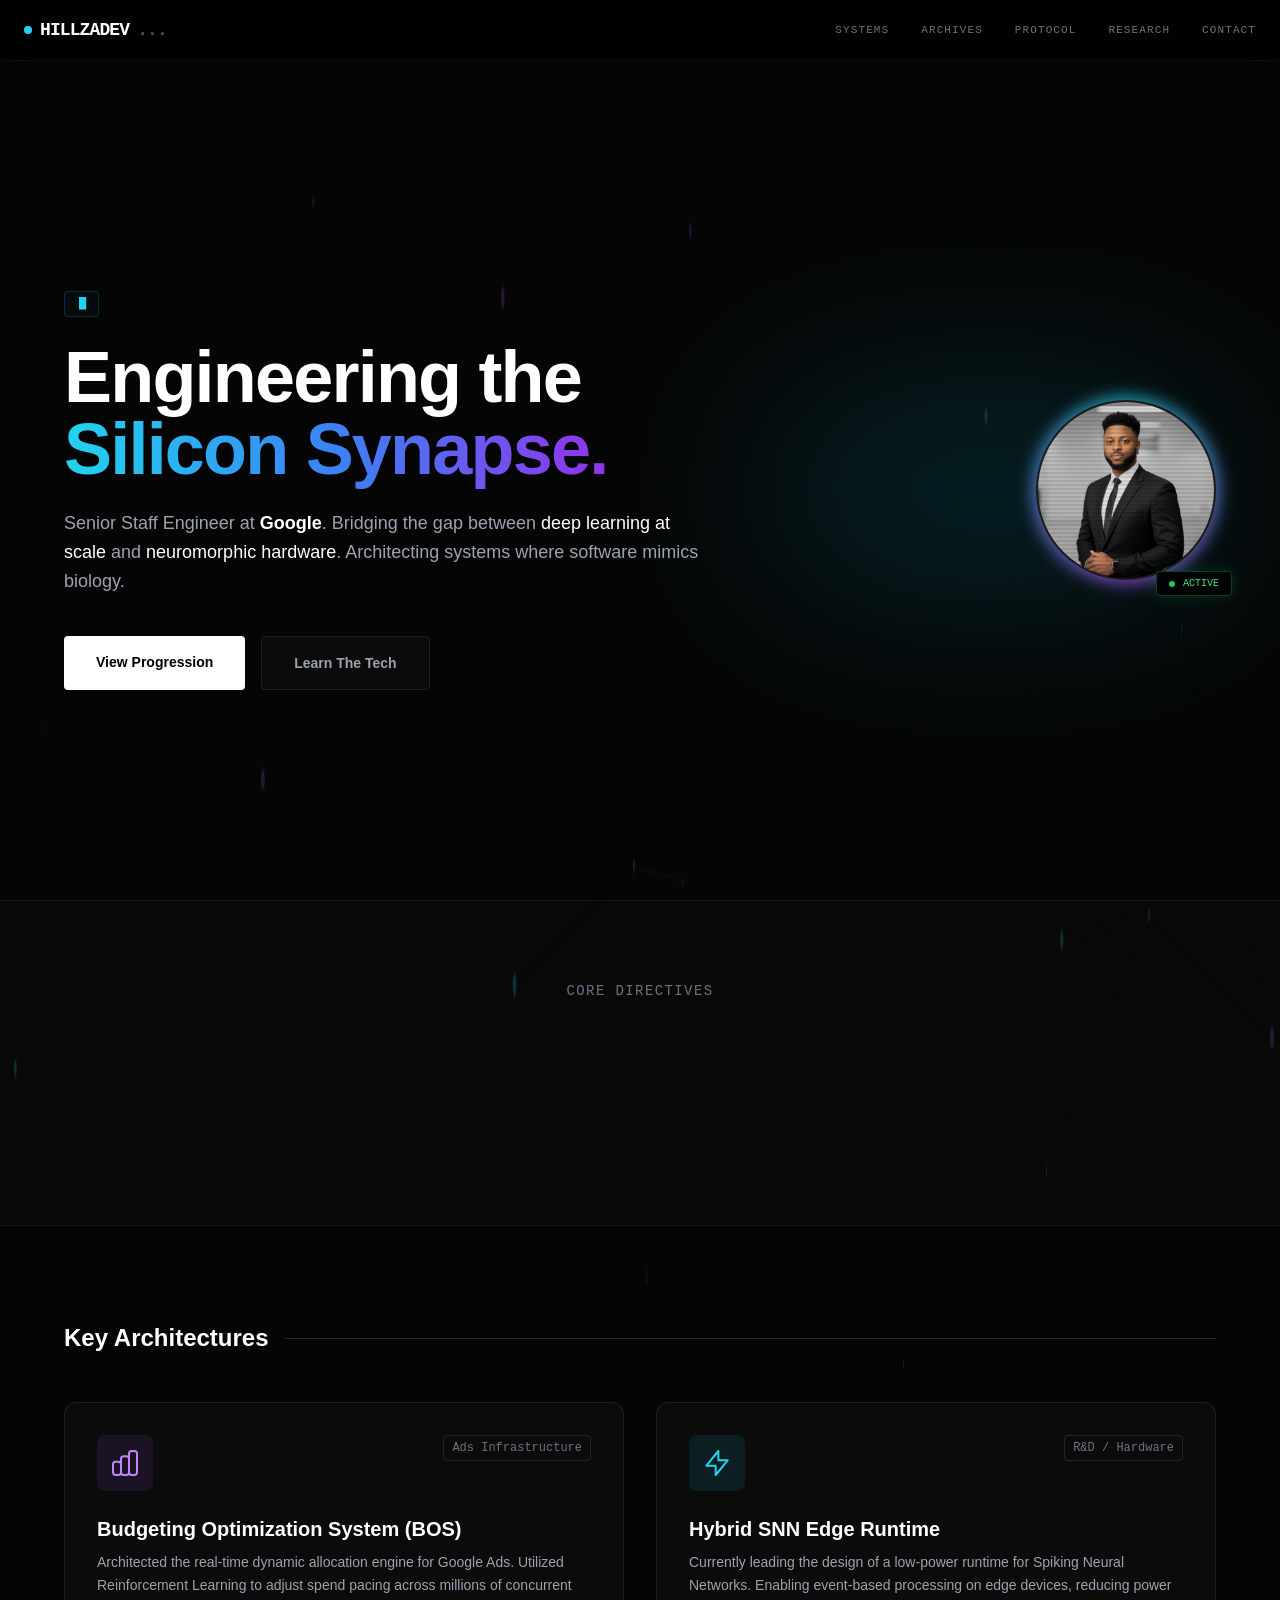
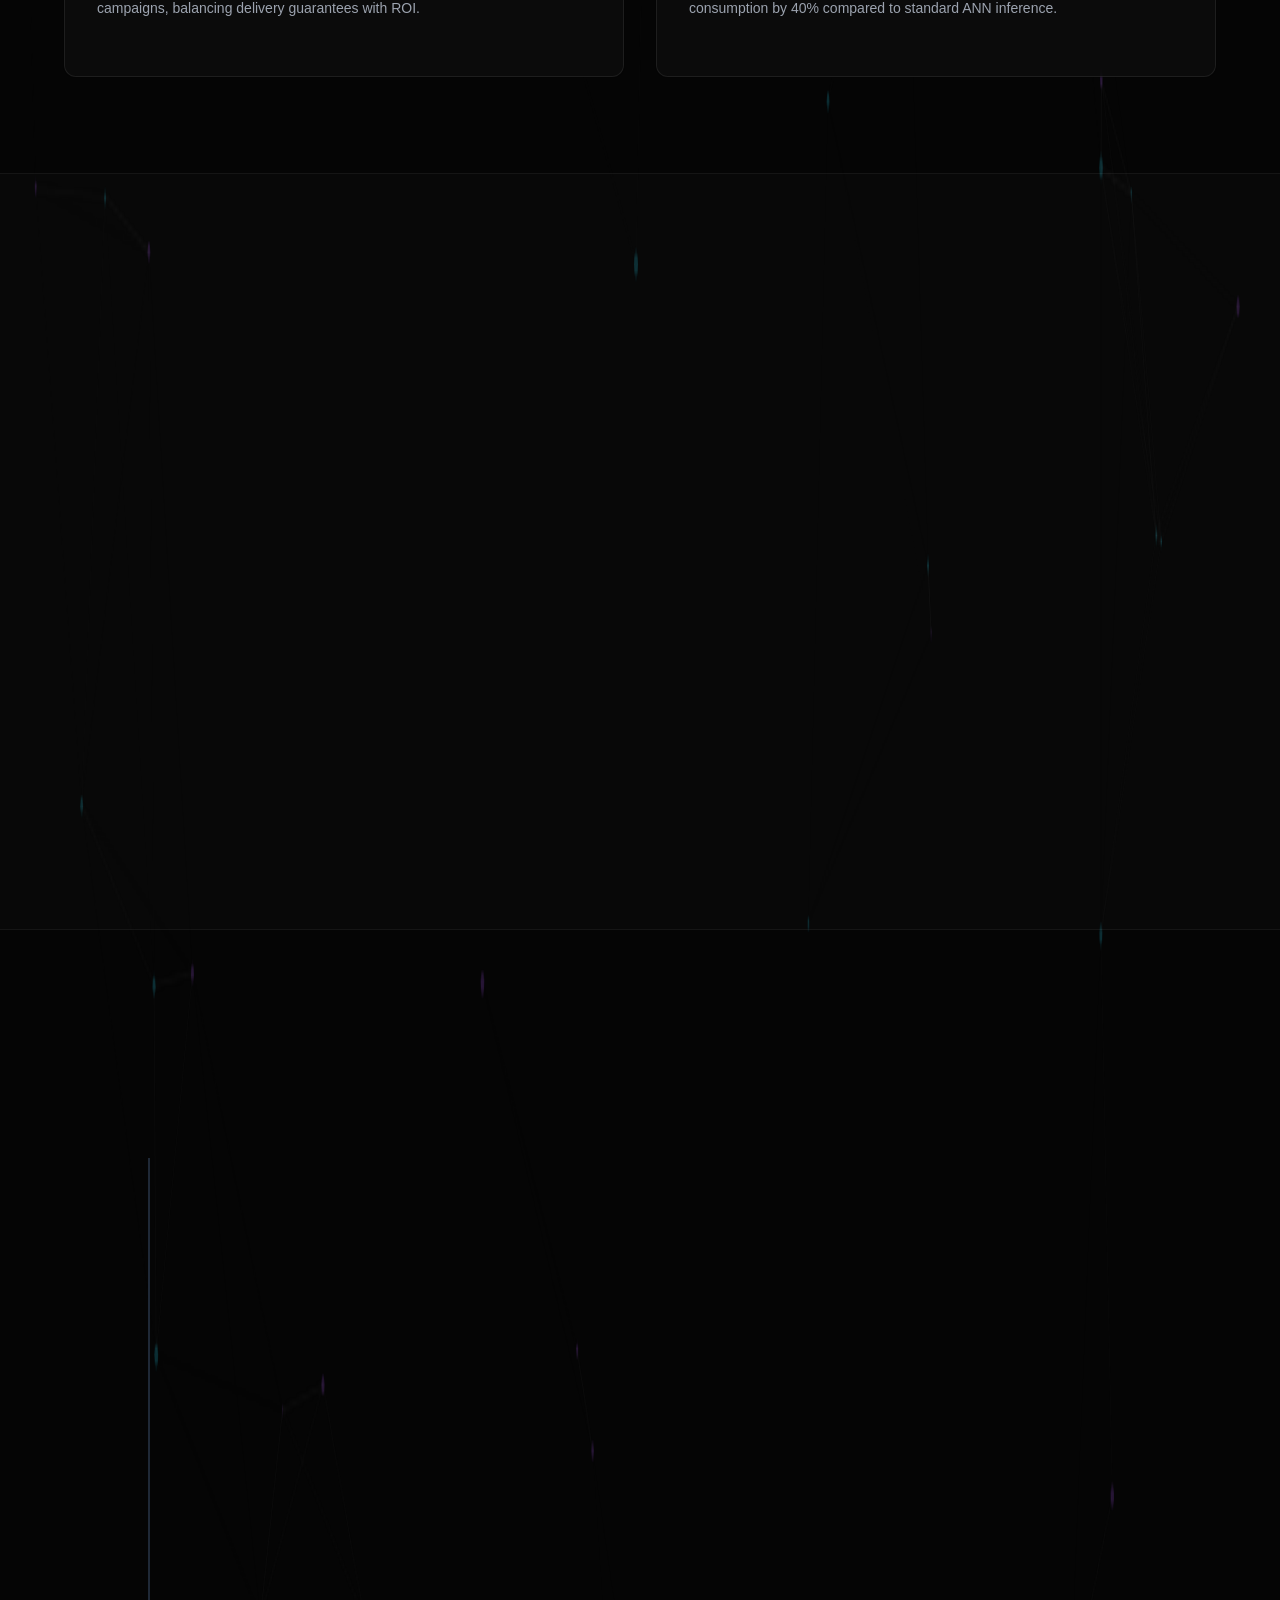
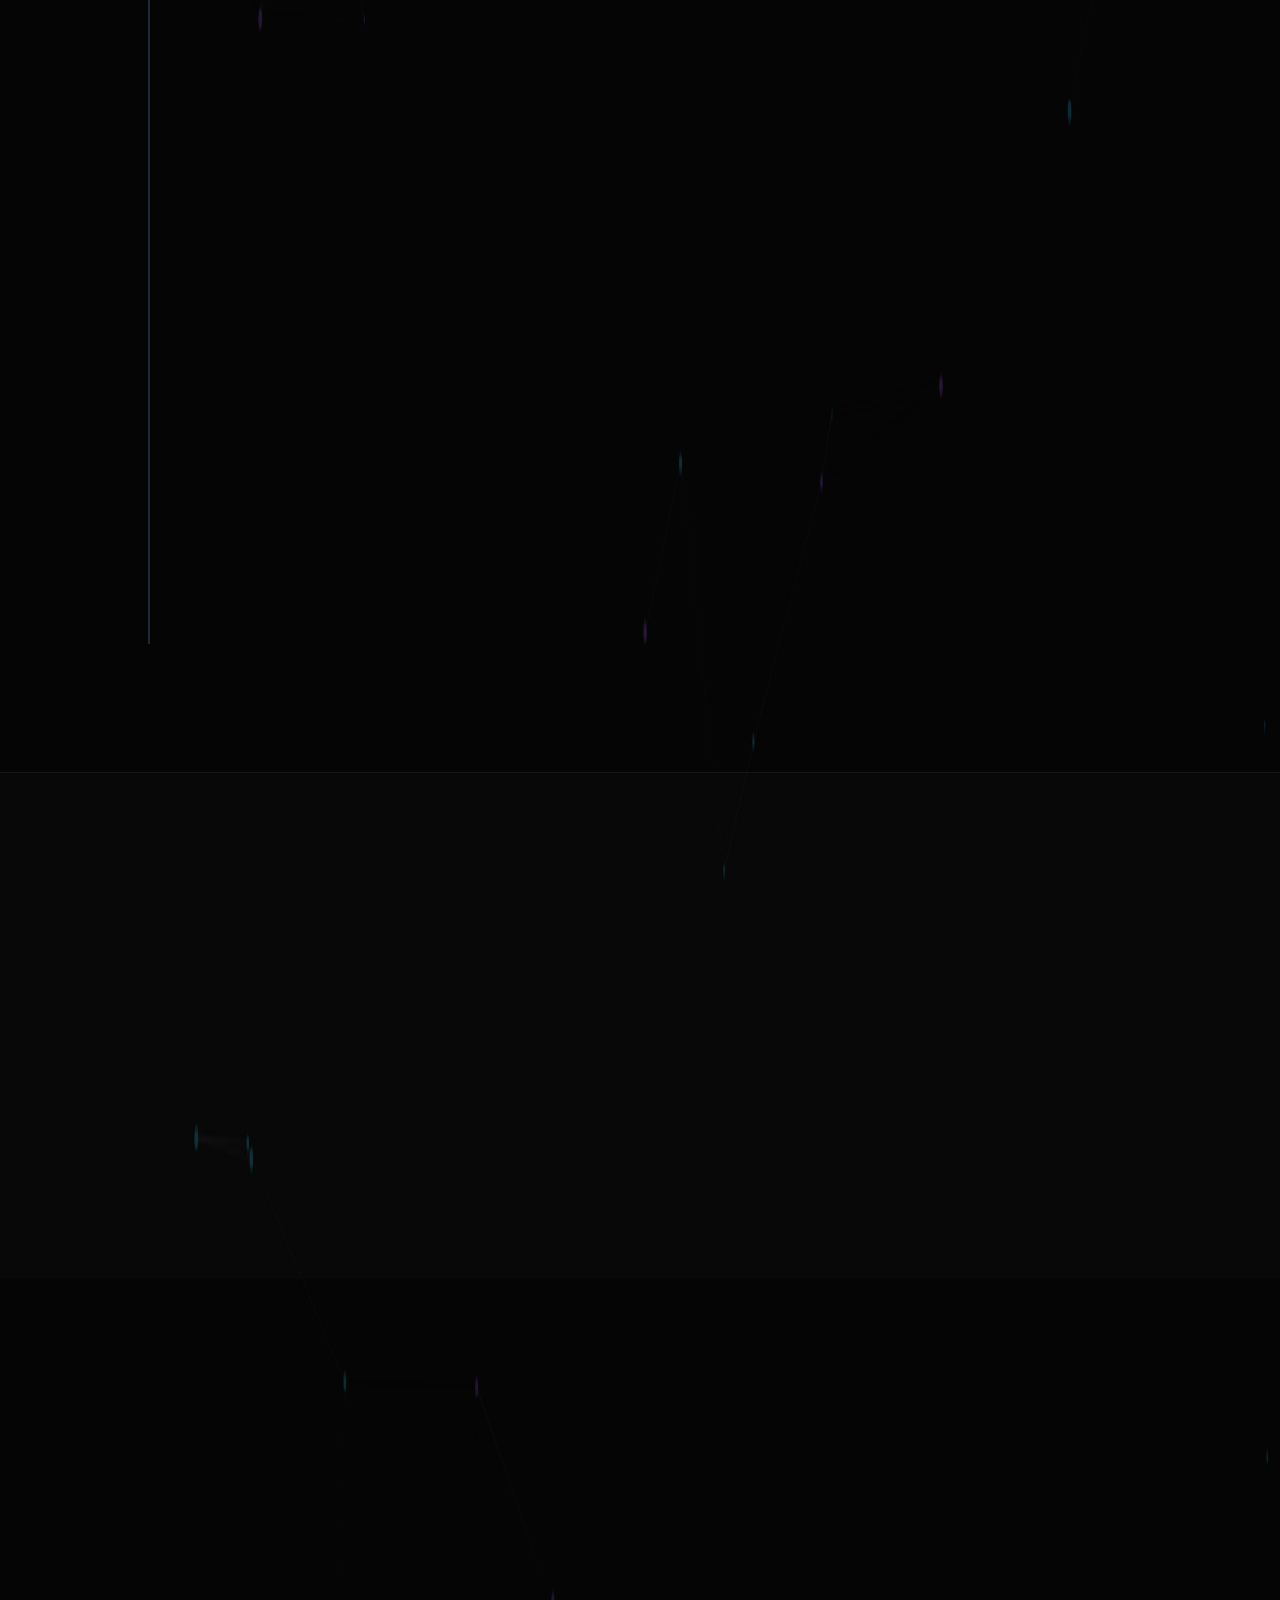
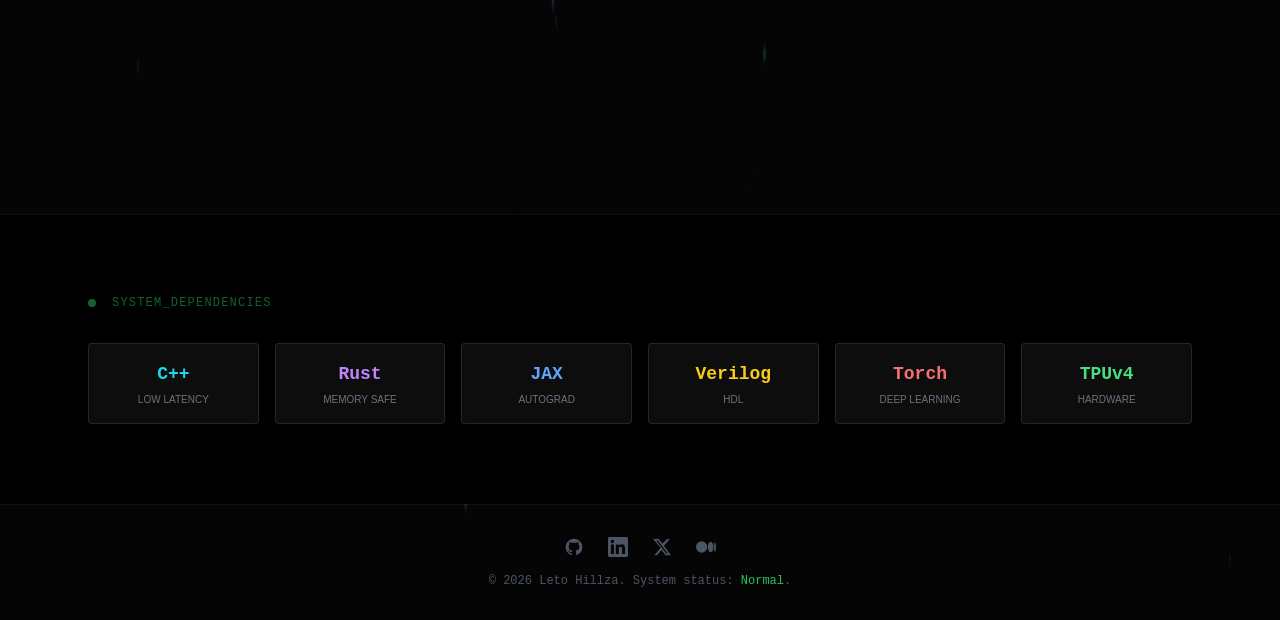
==== commit 4d756ec6: "Organize docs and clean repo structure" ====
--- a/index.html
+++ b/index.html
@@ -378,7 +378,7 @@
                         </div>
                         <h3 class="text-white font-bold group-hover:text-purple-400 transition">Optimizing RL Agents for TPUv4 Architecture</h3>
                     </div>
-                    <a href="whitepaper.pdf" target="_blank" rel="noopener noreferrer" referrerpolicy="no-referrer" class="text-xs font-mono text-gray-400 border border-white/10 px-4 py-2 rounded hover:bg-white hover:text-black transition inline-block text-center">READ_WHITEPAPER</a>
+                    <a href="docs/featured/whitepaper.pdf" target="_blank" rel="noopener noreferrer" referrerpolicy="no-referrer" class="text-xs font-mono text-gray-400 border border-white/10 px-4 py-2 rounded hover:bg-white hover:text-black transition inline-block text-center">READ_WHITEPAPER</a>
                 </div>
             </div>
         </div>
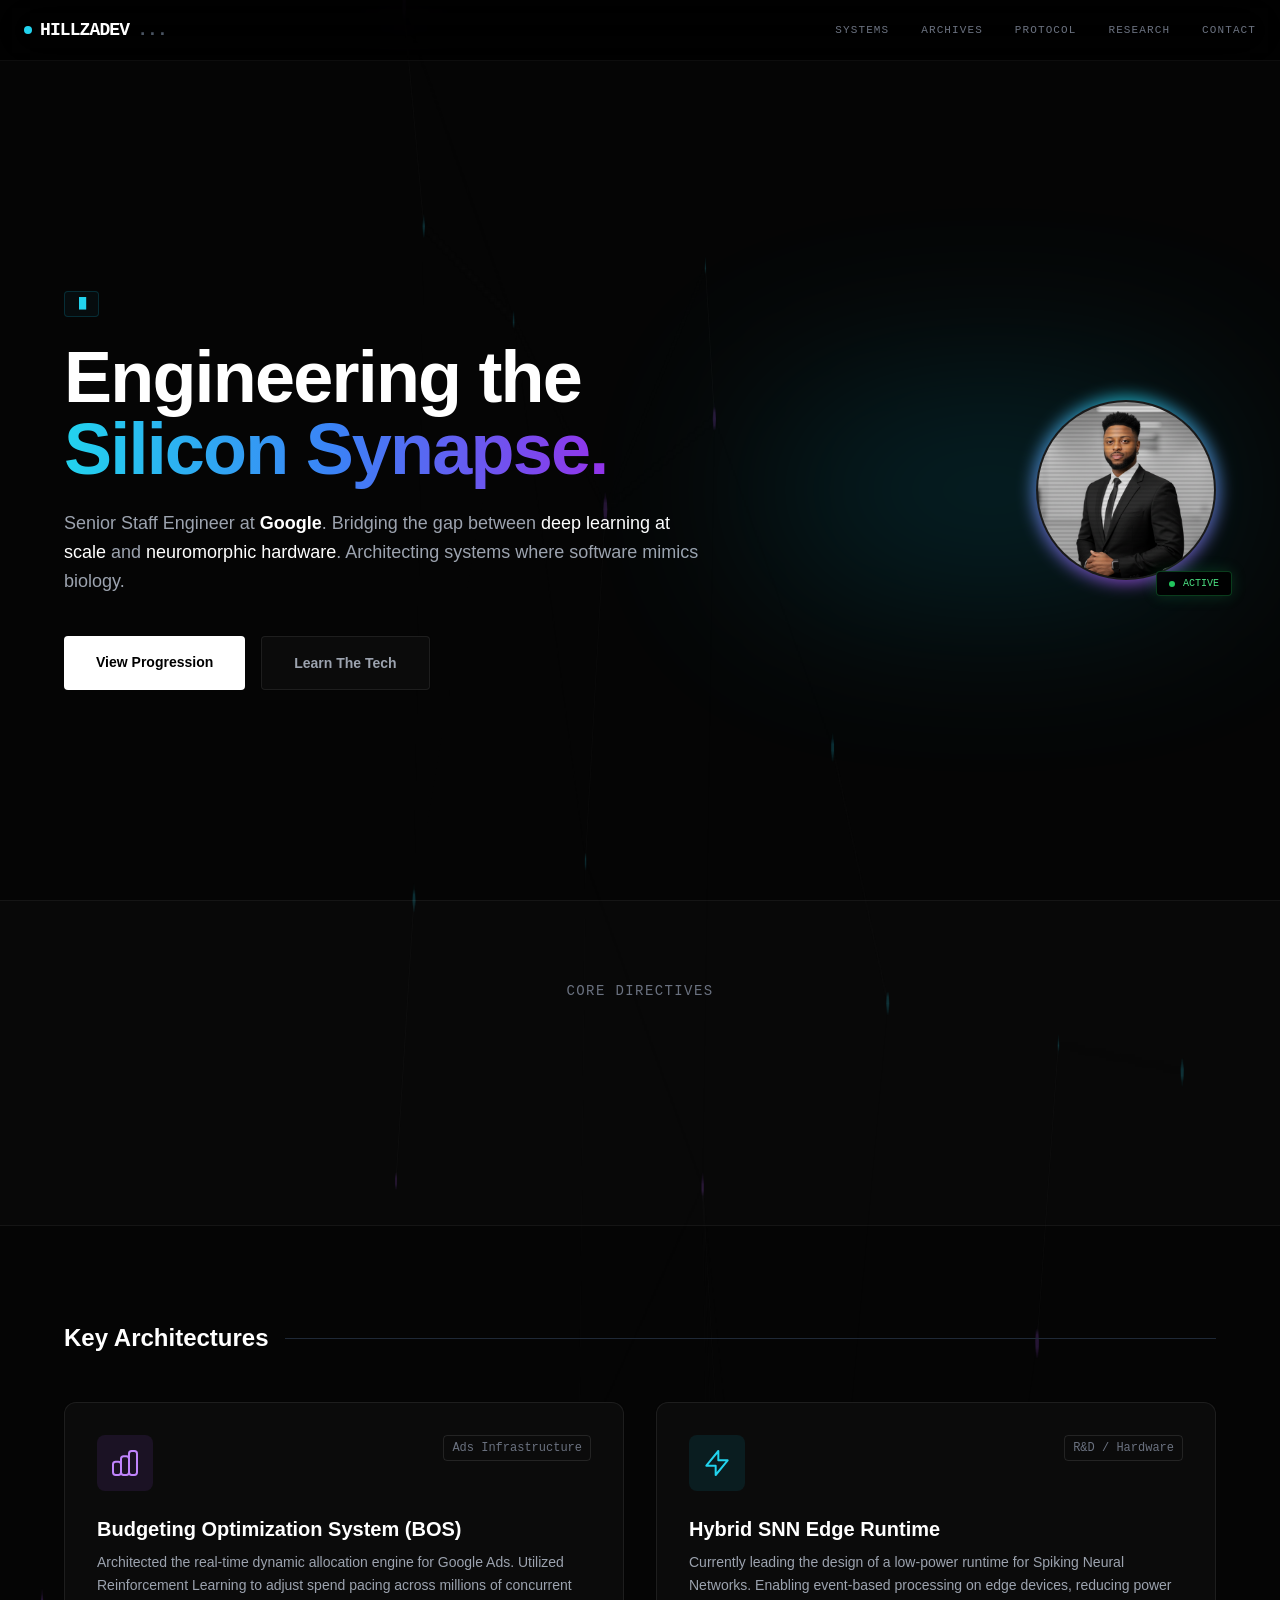
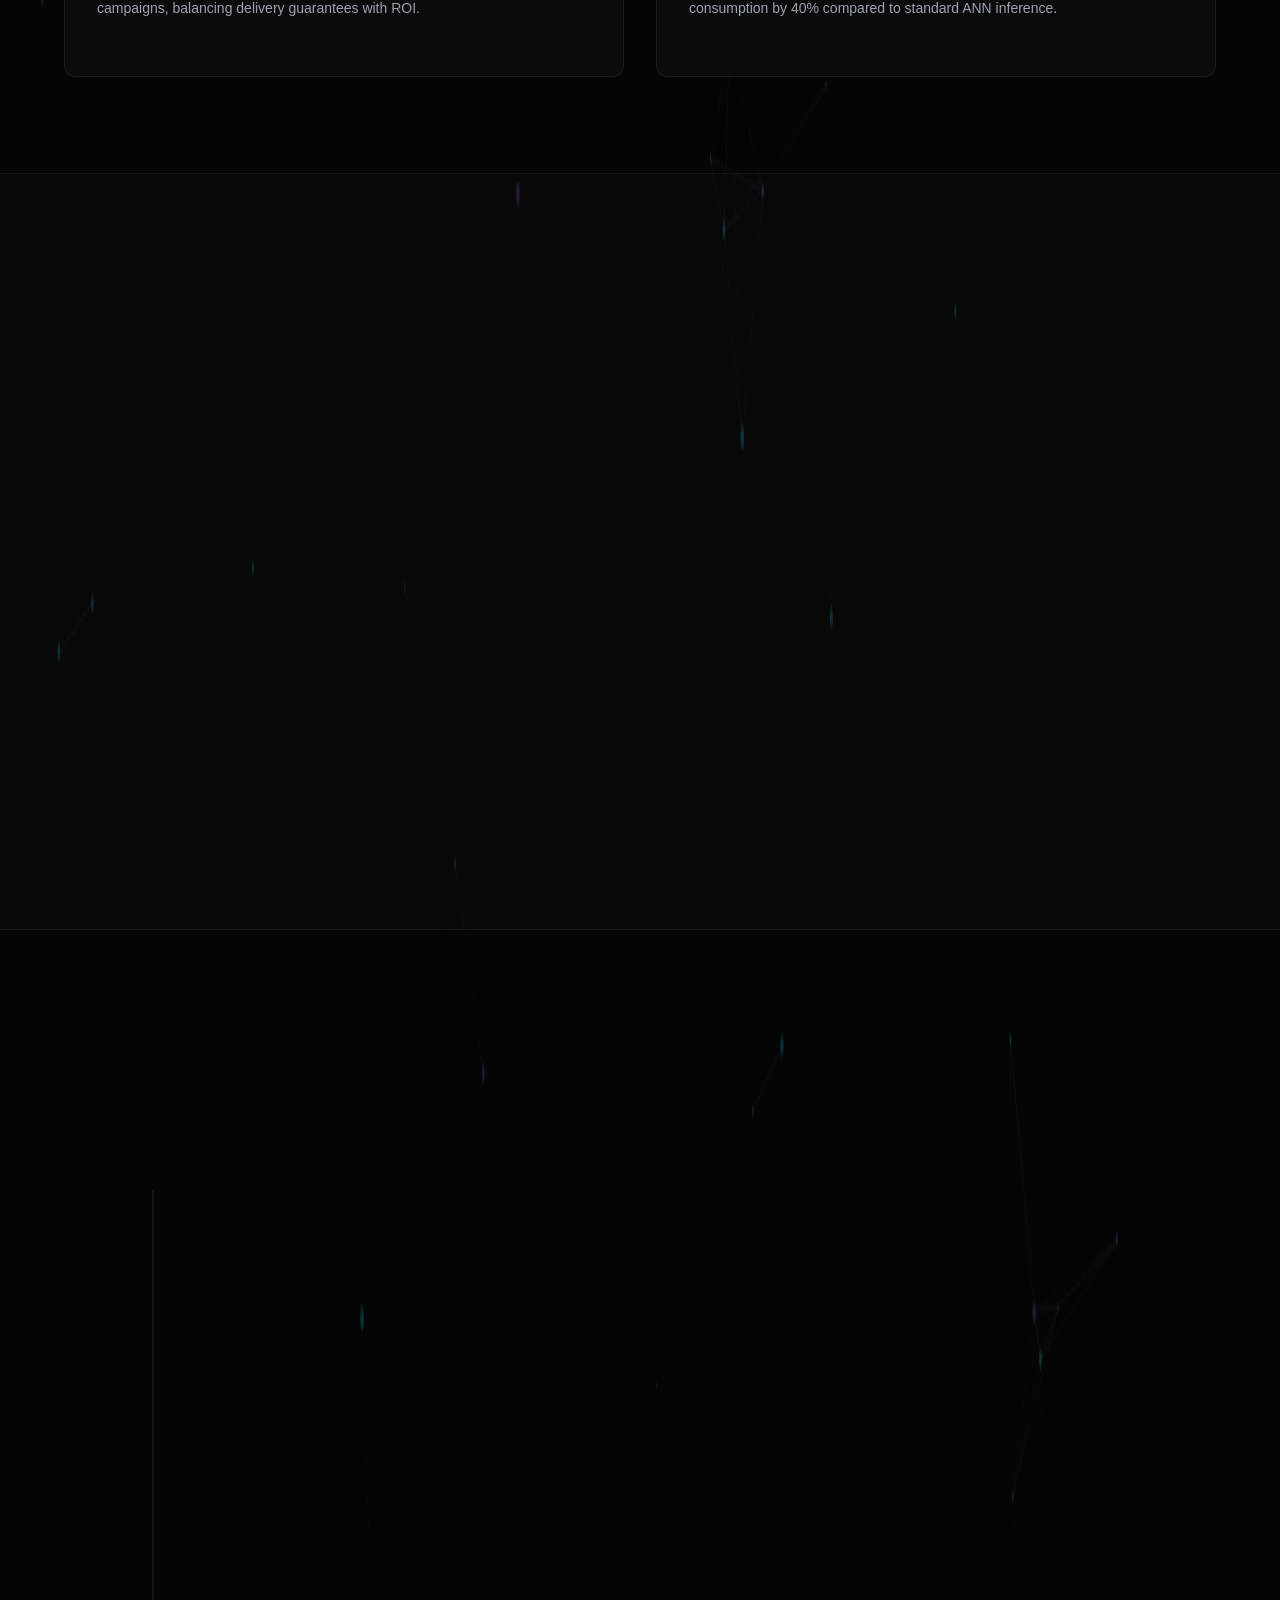
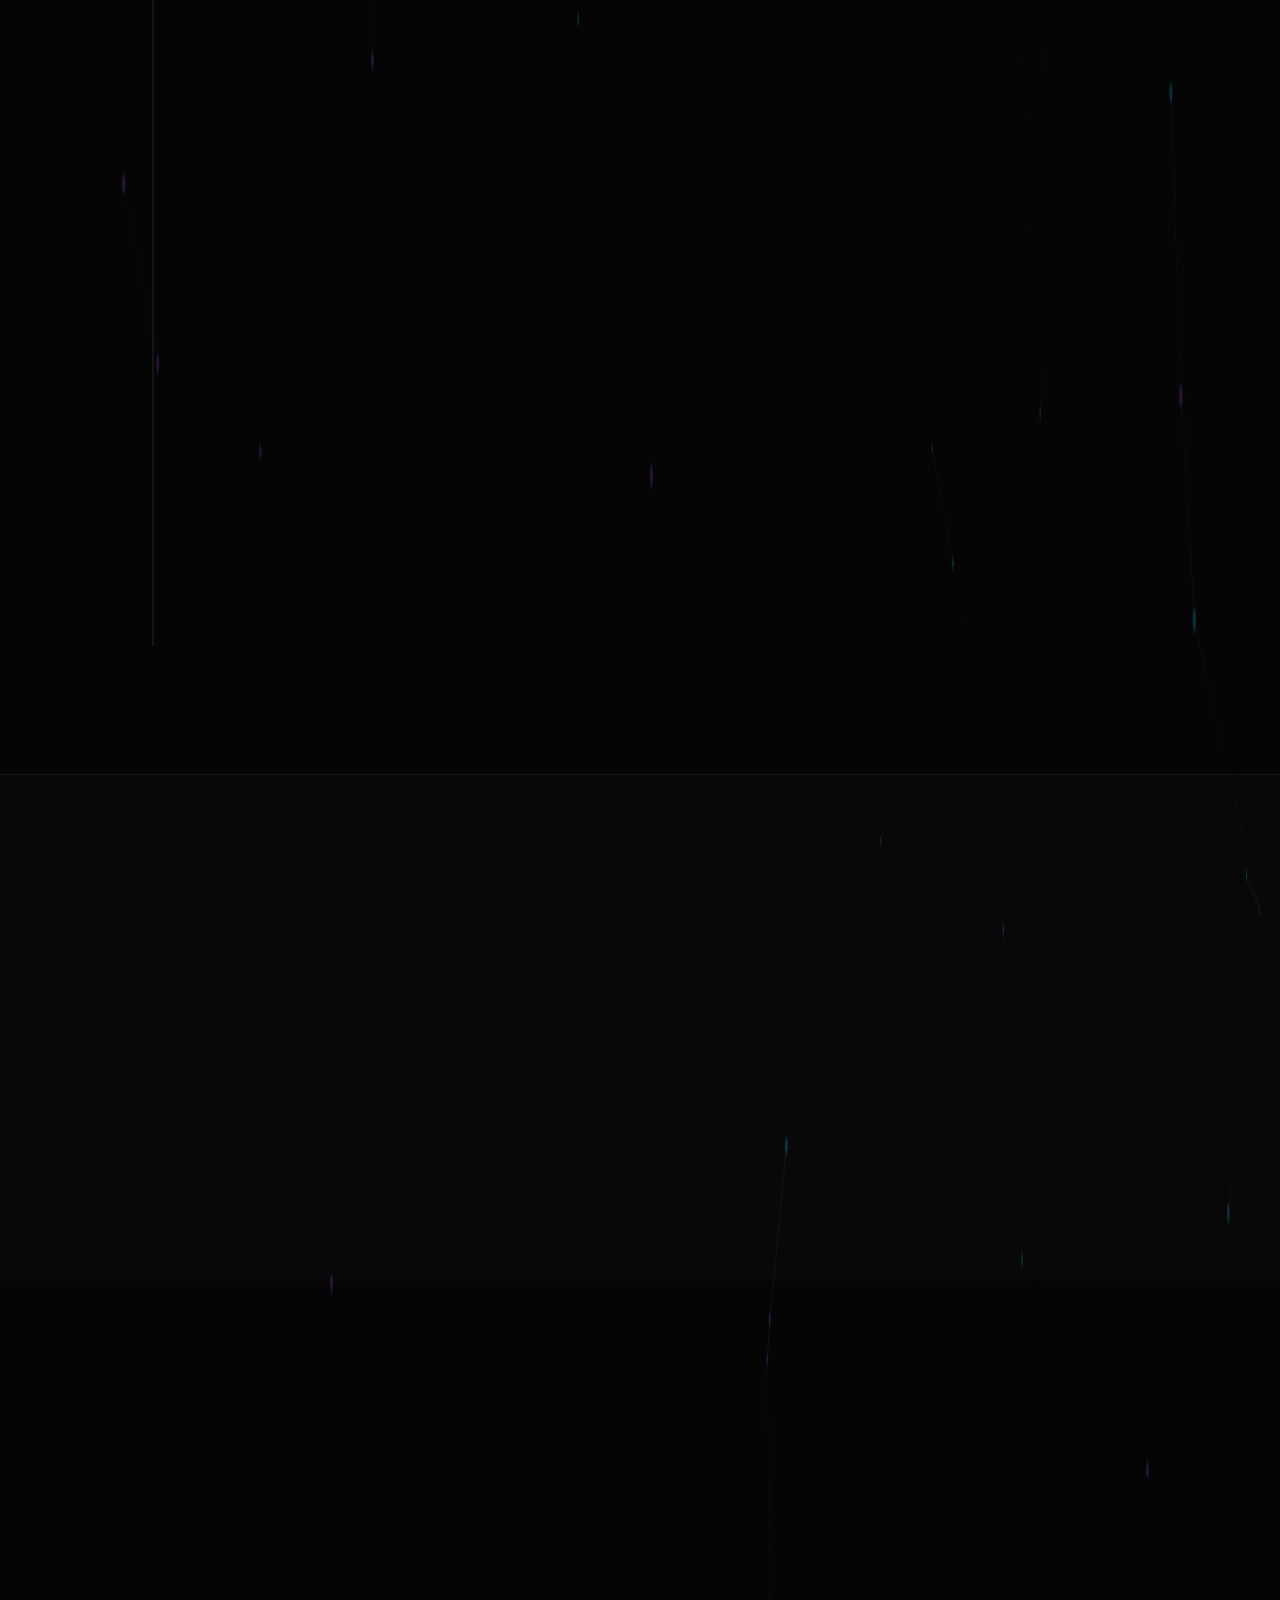
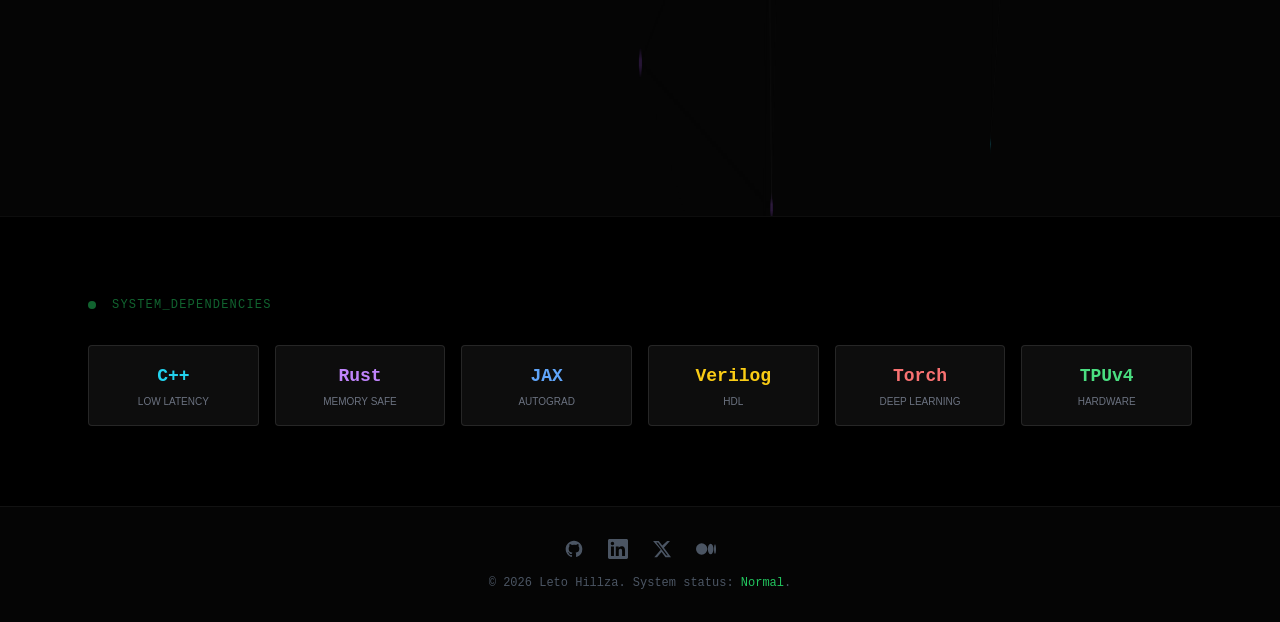
==== commit f4a8313d: "Redesign Operational History section with premium timeline UI Replace the inconsistent timeline styl" ====
--- a/index.html
+++ b/index.html
@@ -261,26 +261,27 @@
     <!-- Experience Timeline -->
     <section id="experience" class="py-32 px-6">
         <div class="max-w-5xl mx-auto">
+            <p class="font-mono text-xs tracking-[0.3em] uppercase text-cyan-400/60 mb-4 reveal">Career Trajectory</p>
             <h2 class="text-3xl font-bold text-white mb-16 reveal">Operational History</h2>
 
-            <div class="relative pl-8 md:pl-12">
+            <div class="relative pl-12">
                 <!-- Animated Line -->
                 <div class="timeline-line"></div>
                 <div class="timeline-progress" id="progress-bar"></div>
 
-                <!-- Job 1 -->
-                <div class="reveal relative pb-20">
-                    <div class="absolute -left-[20px] md:-left-[36px] top-1 w-4 h-4 rounded-full bg-cyan-400 border-2 border-[#050505] shadow-[0_0_0_4px_rgba(34,211,238,0.15),0_0_20px_rgba(34,211,238,0.8)] z-10"></div>
-                    
-                    <div class="flex flex-col md:flex-row md:items-baseline justify-between mb-4">
+                <!-- Job 1 — Current -->
+                <div class="reveal relative pb-16">
+                    <div class="timeline-dot-current"></div>
+
+                    <div class="flex flex-col md:flex-row md:items-center justify-between mb-5 gap-3">
                         <h3 class="text-2xl font-bold text-white">Senior Staff Software Engineer</h3>
-                        <span class="font-mono text-sm text-cyan-400">Google / Feb 2026 — Present</span>
-                    </div>
-                    
-                    <div class="glass-panel p-6 rounded-lg border-l-2 border-cyan-500/50">
-                        <p class="text-gray-300 mb-4 font-medium">Neuromorphic Computing & Hybrid AI</p>
-                        <ul class="space-y-2 text-sm text-gray-400 list-disc list-outside pl-5 marker:text-cyan-400">
-                            <li>Integration of <strong>spiking neural networks (SNNs)</strong> into scalable production systems.</li>
+                        <span class="timeline-badge-active">Google &middot; Feb 2026 — Present</span>
+                    </div>
+
+                    <div class="timeline-card timeline-card-active">
+                        <p class="text-gray-200 mb-5 font-semibold text-sm tracking-wide uppercase">Neuromorphic Computing & Hybrid AI</p>
+                        <ul class="timeline-list">
+                            <li>Integration of <strong class="text-gray-200">spiking neural networks (SNNs)</strong> into scalable production systems.</li>
                             <li>Designing neuromorphic algorithms optimized for low-power edge devices.</li>
                             <li>Driving cross-functional efforts for custom AI accelerators (TPU/ASIC).</li>
                             <li>Publishing internal whitepapers on brain-inspired computing paradigms.</li>
@@ -289,39 +290,39 @@
                 </div>
 
                 <!-- Job 2 -->
-                <div class="reveal relative pb-20">
-                    <div class="absolute -left-[27px] md:-left-[37px] top-1 w-4 h-4 rounded-full bg-gray-800 border-4 border-[#050505] z-10"></div>
-                    
-                    <div class="flex flex-col md:flex-row md:items-baseline justify-between mb-4">
-                        <h3 class="text-xl font-bold text-gray-300">Staff Software Engineer</h3>
-                        <span class="font-mono text-sm text-gray-500">Google / 2022 — 2026</span>
-                    </div>
-                    
-                    <div class="pl-2 border-l border-white/5">
-                        <p class="text-gray-400 mb-2 text-sm">Ads ML Infrastructure</p>
-                        <ul class="space-y-2 text-sm text-gray-500">
-                            <li>Architected and pioneered the <strong>Budgeting Optimization System (BOS)</strong>, leveraging Reinforcement Learning (RL) to dynamically allocate multi-billion dollar ad spends. Developed the reward functions and policy gradients that balanced advertiser ROI with platform liquidity in real-time auctions.</li>
+                <div class="reveal relative pb-16">
+                    <div class="timeline-dot"></div>
+
+                    <div class="flex flex-col md:flex-row md:items-center justify-between mb-5 gap-3">
+                        <h3 class="text-xl font-bold text-gray-200">Staff Software Engineer</h3>
+                        <span class="timeline-badge">Google &middot; 2022 — 2026</span>
+                    </div>
+
+                    <div class="timeline-card">
+                        <p class="text-gray-300 mb-4 font-semibold text-sm tracking-wide uppercase">Ads ML Infrastructure</p>
+                        <ul class="timeline-list">
+                            <li>Architected and pioneered the <strong class="text-gray-200">Budgeting Optimization System (BOS)</strong>, leveraging Reinforcement Learning (RL) to dynamically allocate multi-billion dollar ad spends. Developed the reward functions and policy gradients that balanced advertiser ROI with platform liquidity in real-time auctions.</li>
                             <li>Led the design of production-scale streaming pipelines for ad-click telemetry, enabling online learning and sub-minute model freshness. Integrated ScaNN-based retrieval and TFX orchestration to handle trillions of daily events with millisecond-level inference latency.</li>
-                            <li>Partnered deeply with Site Reliability Engineering (SRE) to achieve 99.999% availability for the core ads serving stack. Orchestrated global failover protocols and automated 'circuit-breaker' logic to protect revenue integrity during high-volatility market events.</li>
+                            <li>Partnered deeply with Site Reliability Engineering (SRE) to achieve <strong class="text-gray-200">99.999% availability</strong> for the core ads serving stack. Orchestrated global failover protocols and automated 'circuit-breaker' logic to protect revenue integrity during high-volatility market events.</li>
                             <li>Set the multi-year technical roadmap for Ads Infrastructure, driving engineering standards for ML reproducibility and observability. Mentored senior engineers across the organization on the deployment of distributed RL agents in production.</li>
                         </ul>
                     </div>
                 </div>
 
                 <!-- Job 3 -->
-                <div class="reveal relative pb-20">
-                    <div class="absolute -left-[27px] md:-left-[37px] top-1 w-4 h-4 rounded-full bg-gray-800 border-4 border-[#050505] z-10"></div>
-                    
-                    <div class="flex flex-col md:flex-row md:items-baseline justify-between mb-4">
-                        <h3 class="text-xl font-bold text-gray-300">Senior Software Engineer</h3>
-                        <span class="font-mono text-sm text-gray-500">Google / 2020 — 2022</span>
-                    </div>
-                    
-                    <div class="pl-2 border-l border-white/5">
-                        <p class="text-gray-400 mb-2 text-sm">Workspace (Chat & Drive)</p>
-                        <ul class="space-y-2 text-sm text-gray-500">
-                            <li>Reduced global deployment latency by 60% for Google Workspace by architecting a unified TFX-based CI/CD pipeline, enabling sub-day iteration cycles for production ML models.</li>
-                            <li>Scalability lead for Google Drive's collaboration engine; optimized p99 latency for real-time file state synchronization during a 300% surge in global traffic (2020–2021).</li>
+                <div class="reveal relative pb-16">
+                    <div class="timeline-dot"></div>
+
+                    <div class="flex flex-col md:flex-row md:items-center justify-between mb-5 gap-3">
+                        <h3 class="text-xl font-bold text-gray-200">Senior Software Engineer</h3>
+                        <span class="timeline-badge">Google &middot; 2020 — 2022</span>
+                    </div>
+
+                    <div class="timeline-card">
+                        <p class="text-gray-300 mb-4 font-semibold text-sm tracking-wide uppercase">Workspace (Chat & Drive)</p>
+                        <ul class="timeline-list">
+                            <li>Reduced global deployment latency by <strong class="text-gray-200">60%</strong> for Google Workspace by architecting a unified TFX-based CI/CD pipeline, enabling sub-day iteration cycles for production ML models.</li>
+                            <li>Scalability lead for Google Drive's collaboration engine; optimized p99 latency for real-time file state synchronization during a <strong class="text-gray-200">300% surge</strong> in global traffic (2020–2021).</li>
                             <li>Enhanced file discovery via semantic retrieval; integrated multi-signal ranking models into the Drive 'Priority' backend, significantly reducing 'time-to-file' for Enterprise users.</li>
                         </ul>
                     </div>
@@ -329,18 +330,18 @@
 
                 <!-- Job 4 -->
                 <div class="reveal relative">
-                    <div class="absolute -left-[27px] md:-left-[37px] top-1 w-4 h-4 rounded-full bg-gray-800 border-4 border-[#050505] z-10"></div>
-                    
-                    <div class="flex flex-col md:flex-row md:items-baseline justify-between mb-4">
-                        <h3 class="text-xl font-bold text-gray-300">Software Engineer</h3>
-                        <span class="font-mono text-sm text-gray-500">Google / 2018 — 2020</span>
-                    </div>
-                    
-                    <div class="pl-2 border-l border-white/5">
-                        <p class="text-gray-400 mb-2 text-sm">Google Lens</p>
-                        <ul class="space-y-2 text-sm text-gray-500">
+                    <div class="timeline-dot"></div>
+
+                    <div class="flex flex-col md:flex-row md:items-center justify-between mb-5 gap-3">
+                        <h3 class="text-xl font-bold text-gray-200">Software Engineer</h3>
+                        <span class="timeline-badge">Google &middot; 2018 — 2020</span>
+                    </div>
+
+                    <div class="timeline-card">
+                        <p class="text-gray-300 mb-4 font-semibold text-sm tracking-wide uppercase">Google Lens</p>
+                        <ul class="timeline-list">
                             <li>Contributed to real-time image recognition features for Google Lens.</li>
-                            <li>Architected and optimized end-to-end computer vision and retrieval pipelines for Google Lens, enabling real-time visual discovery for 1B+ users. Leveraged multimodal learning to bridge the gap between pixel-level data and semantic understanding.</li>
+                            <li>Architected and optimized end-to-end computer vision and retrieval pipelines for Google Lens, enabling real-time visual discovery for <strong class="text-gray-200">1B+ users</strong>. Leveraged multimodal learning to bridge the gap between pixel-level data and semantic understanding.</li>
                         </ul>
                     </div>
                 </div>
--- a/assets/site.css
+++ b/assets/site.css
@@ -28,8 +28,126 @@
 .reveal.active { opacity: 1; transform: translateY(0); }
 
 /* Timeline */
-.timeline-line { width: 2px; background: #1f2937; position: absolute; top: 0; bottom: 0; left: 20px; z-index: 0; }
-.timeline-progress { width: 2px; background: linear-gradient(to bottom, #22d3ee, #a855f7); position: absolute; top: 0; left: 20px; height: 0%; z-index: 1; transition: height 0.1s linear; box-shadow: 0 0 10px rgba(34, 211, 238, 0.5); }
+.timeline-line { width: 2px; background: rgba(255,255,255,0.06); position: absolute; top: 0; bottom: 0; left: 24px; z-index: 0; }
+.timeline-progress { width: 2px; background: linear-gradient(to bottom, #22d3ee, #a855f7); position: absolute; top: 0; left: 24px; height: 0%; z-index: 1; transition: height 0.1s linear; box-shadow: 0 0 12px rgba(34, 211, 238, 0.4), 0 0 30px rgba(168, 85, 247, 0.15); }
+
+/* Timeline Dots */
+.timeline-dot-current {
+    position: absolute;
+    left: -30px;
+    top: 6px;
+    width: 14px;
+    height: 14px;
+    border-radius: 50%;
+    background: #22d3ee;
+    border: 3px solid #050505;
+    box-shadow: 0 0 0 4px rgba(34,211,238,0.15), 0 0 20px rgba(34,211,238,0.6);
+    z-index: 10;
+    animation: dot-pulse 2.5s ease-in-out infinite;
+}
+.timeline-dot {
+    position: absolute;
+    left: -30px;
+    top: 6px;
+    width: 14px;
+    height: 14px;
+    border-radius: 50%;
+    background: #1a1a2e;
+    border: 2px solid rgba(255,255,255,0.12);
+    z-index: 10;
+    transition: all 0.3s ease;
+}
+.timeline-dot::after {
+    content: '';
+    position: absolute;
+    inset: 3px;
+    border-radius: 50%;
+    background: rgba(255,255,255,0.08);
+}
+@keyframes dot-pulse {
+    0%, 100% { box-shadow: 0 0 0 4px rgba(34,211,238,0.15), 0 0 20px rgba(34,211,238,0.6); }
+    50% { box-shadow: 0 0 0 8px rgba(34,211,238,0.08), 0 0 30px rgba(34,211,238,0.4); }
+}
+
+/* Timeline Badges */
+.timeline-badge-active {
+    font-family: ui-monospace, SFMono-Regular, monospace;
+    font-size: 0.75rem;
+    color: #22d3ee;
+    background: rgba(34,211,238,0.08);
+    border: 1px solid rgba(34,211,238,0.2);
+    padding: 0.3rem 0.85rem;
+    border-radius: 9999px;
+    white-space: nowrap;
+    letter-spacing: 0.02em;
+}
+.timeline-badge {
+    font-family: ui-monospace, SFMono-Regular, monospace;
+    font-size: 0.75rem;
+    color: rgba(255,255,255,0.4);
+    background: rgba(255,255,255,0.03);
+    border: 1px solid rgba(255,255,255,0.06);
+    padding: 0.3rem 0.85rem;
+    border-radius: 9999px;
+    white-space: nowrap;
+    letter-spacing: 0.02em;
+}
+
+/* Timeline Cards */
+.timeline-card {
+    background: rgba(255,255,255,0.02);
+    backdrop-filter: blur(12px);
+    border: 1px solid rgba(255,255,255,0.06);
+    border-radius: 0.75rem;
+    padding: 1.5rem;
+    transition: all 0.4s cubic-bezier(0.25, 0, 0, 1);
+}
+.timeline-card:hover {
+    background: rgba(255,255,255,0.035);
+    border-color: rgba(255,255,255,0.1);
+    transform: translateY(-2px);
+    box-shadow: 0 8px 32px rgba(0,0,0,0.3), 0 0 0 1px rgba(255,255,255,0.05);
+}
+.timeline-card-active {
+    border-color: rgba(34,211,238,0.15);
+    box-shadow: inset 0 1px 0 rgba(34,211,238,0.06), 0 0 40px rgba(34,211,238,0.04);
+}
+.timeline-card-active:hover {
+    border-color: rgba(34,211,238,0.25);
+    box-shadow: inset 0 1px 0 rgba(34,211,238,0.08), 0 8px 32px rgba(0,0,0,0.3), 0 0 40px rgba(34,211,238,0.06);
+}
+
+/* Timeline List */
+.timeline-list {
+    list-style: none;
+    padding: 0;
+    margin: 0;
+    display: flex;
+    flex-direction: column;
+    gap: 0.75rem;
+    font-size: 0.875rem;
+    color: rgba(255,255,255,0.45);
+    line-height: 1.7;
+}
+.timeline-list li {
+    position: relative;
+    padding-left: 1.25rem;
+}
+.timeline-list li::before {
+    content: '';
+    position: absolute;
+    left: 0;
+    top: 0.55em;
+    width: 5px;
+    height: 5px;
+    border-radius: 1px;
+    background: rgba(34,211,238,0.35);
+    transform: rotate(45deg);
+}
+.timeline-card-active .timeline-list li::before {
+    background: rgba(34,211,238,0.6);
+    box-shadow: 0 0 6px rgba(34,211,238,0.3);
+}
 
 .blinking-cursor::after { content: '█'; animation: blink 1s step-start infinite; color: #22d3ee; margin-left: 2px; }
 @keyframes blink { 50% { opacity: 0; } }
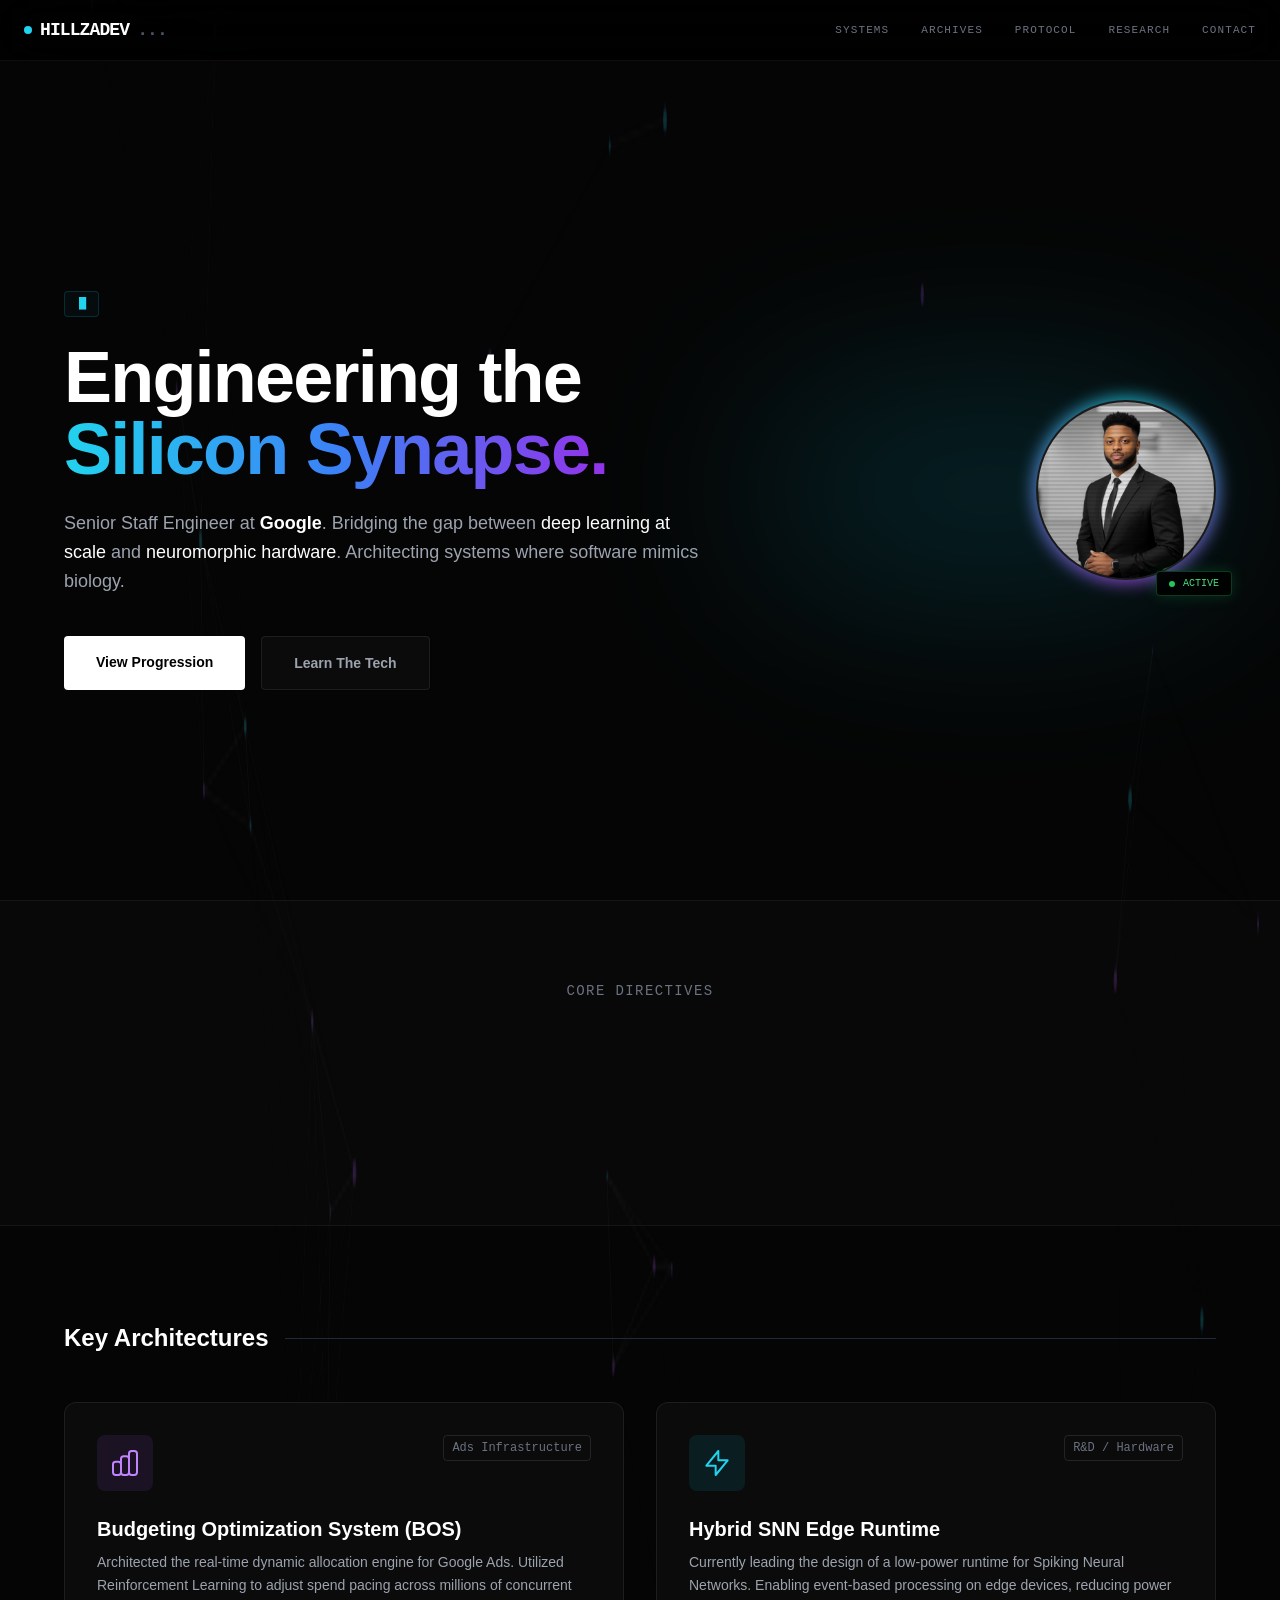
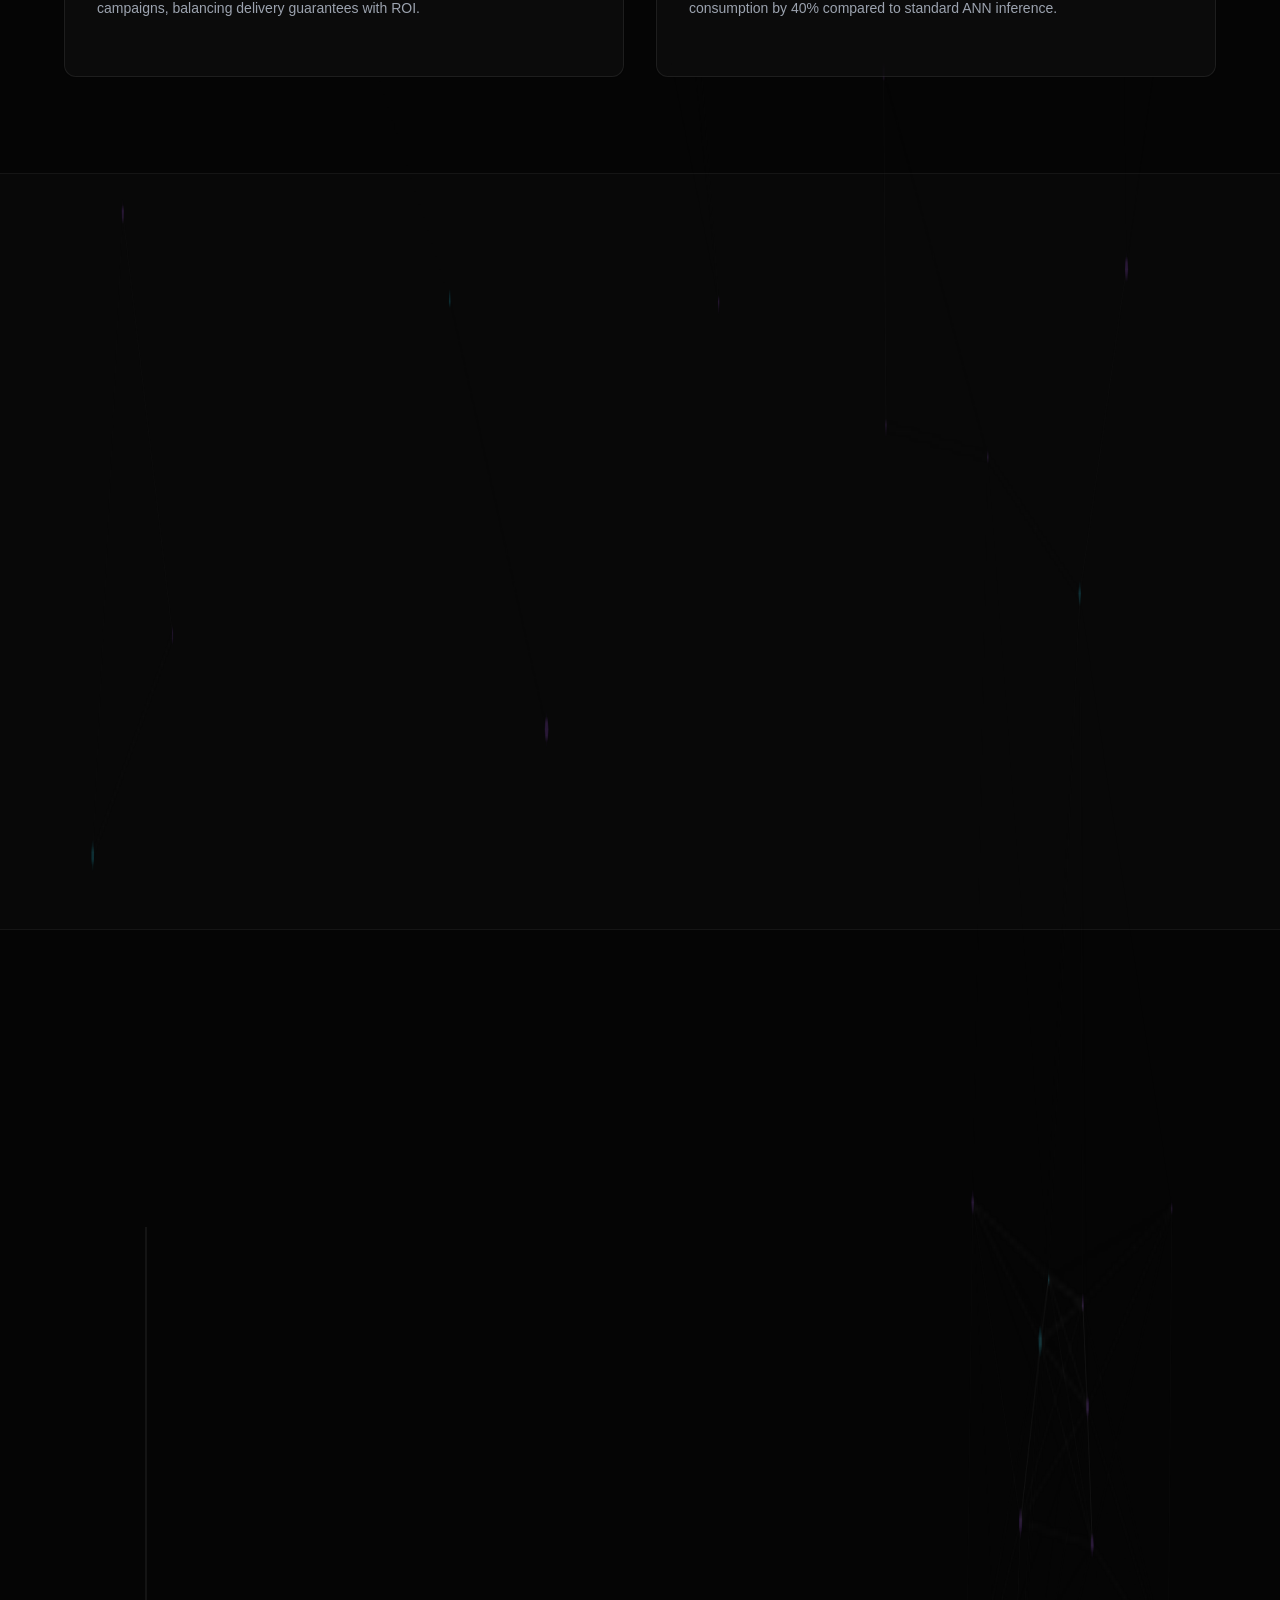
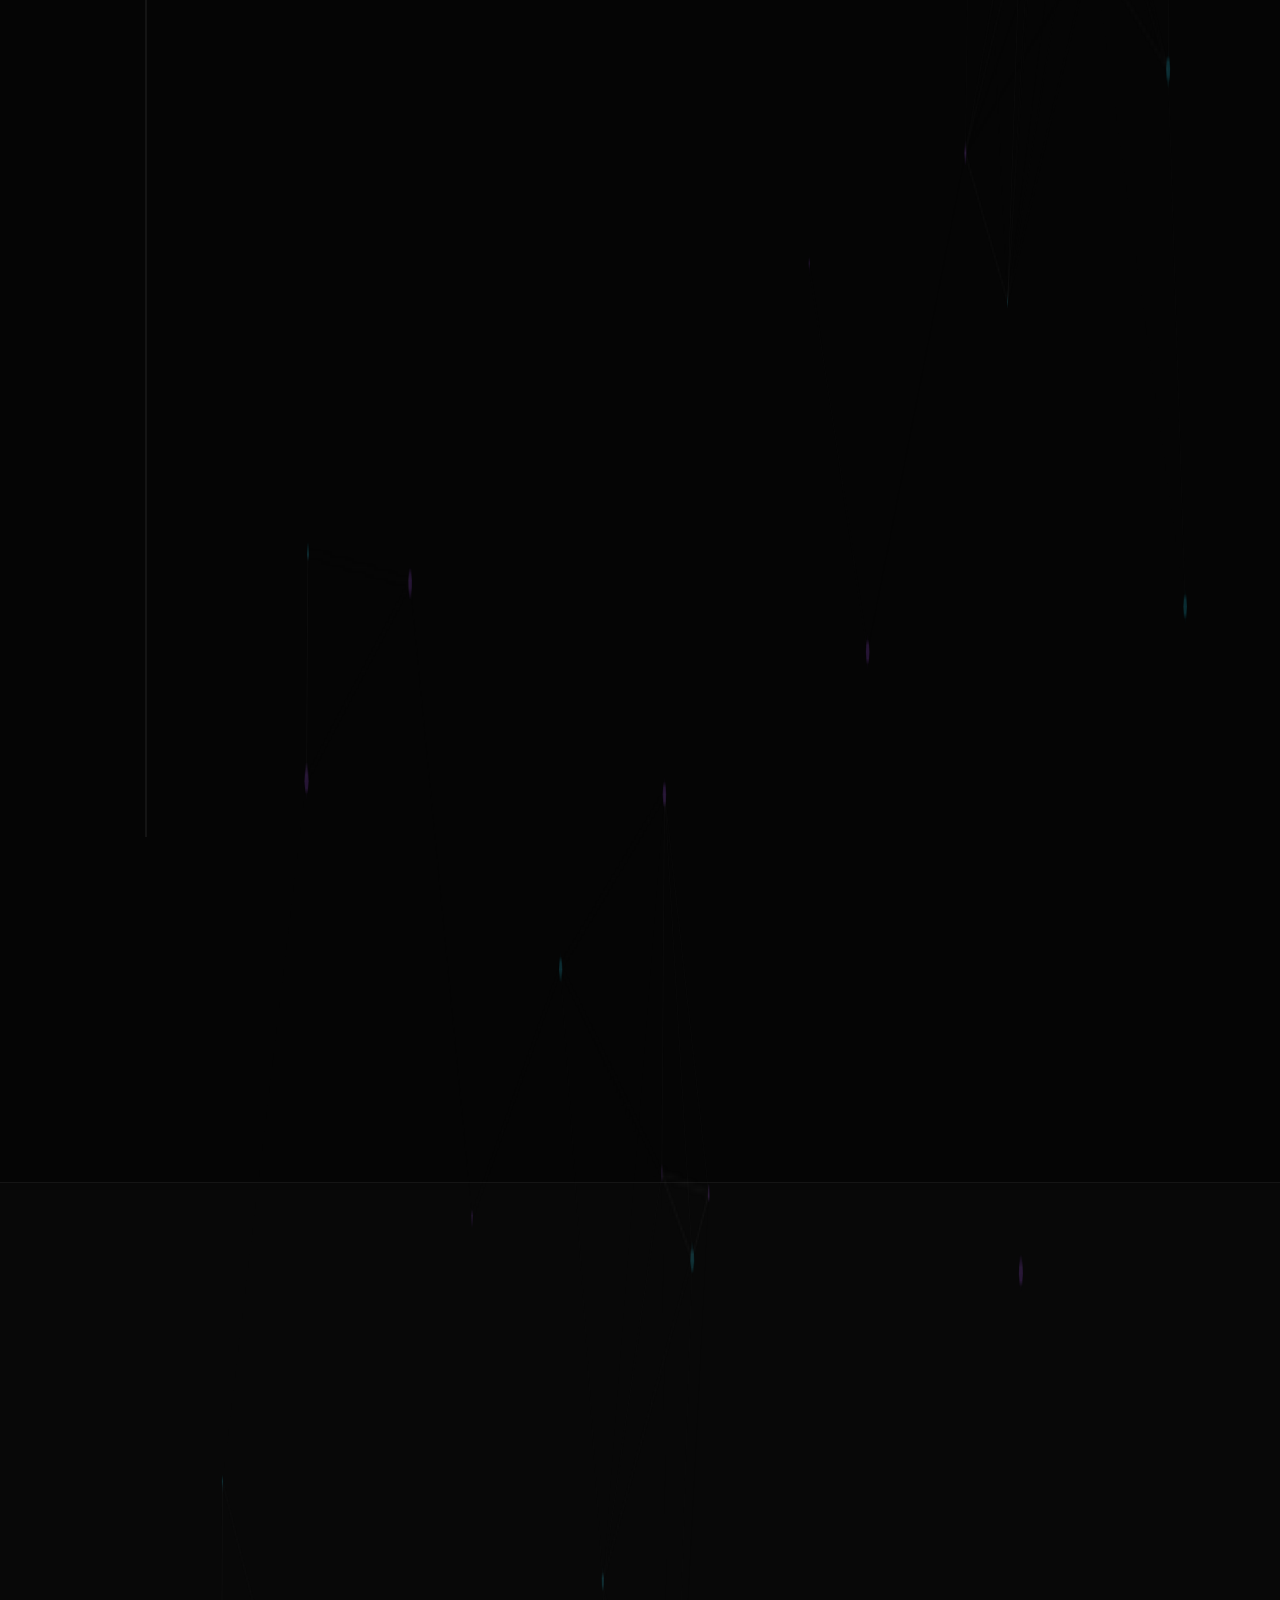
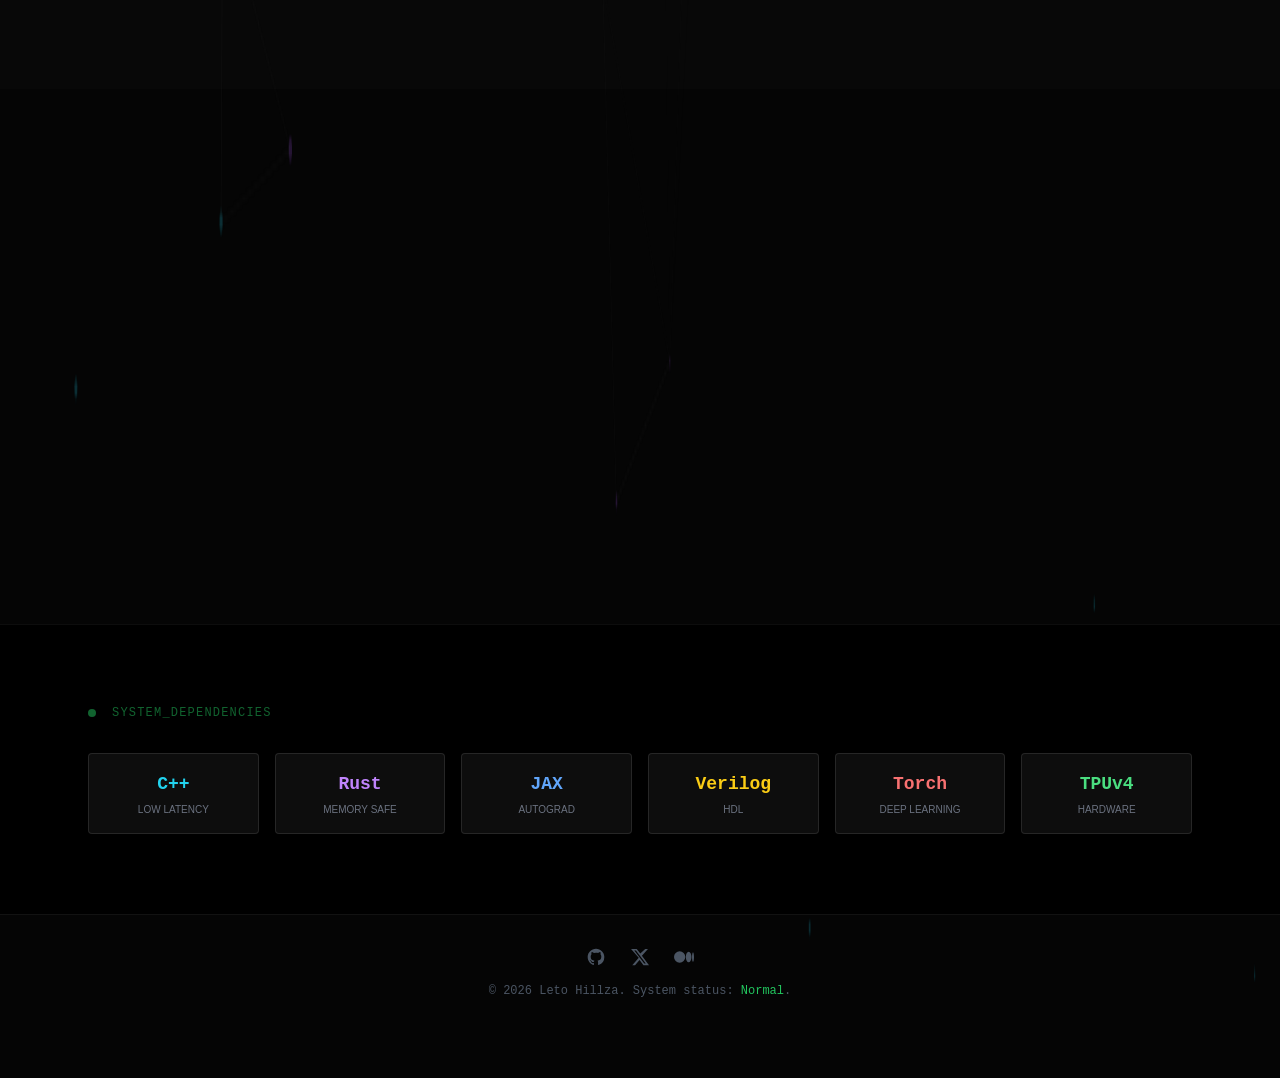
==== commit a8f73ab7: "Polish timeline and harden portfolio site" ====
--- a/index.html
+++ b/index.html
@@ -3,18 +3,23 @@
 <head>
     <meta charset="UTF-8">
     <meta name="viewport" content="width=device-width, initial-scale=1.0">
-    <meta http-equiv="Content-Security-Policy" content="default-src 'self'; base-uri 'self'; form-action 'self'; object-src 'none'; script-src 'self'; script-src-attr 'none'; style-src 'self' https://fonts.googleapis.com; style-src-attr 'none'; font-src 'self' https://fonts.gstatic.com; img-src 'self' data: https:; connect-src 'self'; media-src 'self'; manifest-src 'self'; upgrade-insecure-requests">
+    <meta http-equiv="Content-Security-Policy" content="default-src 'self'; base-uri 'self'; form-action 'self'; object-src 'none'; script-src 'self'; script-src-attr 'none'; style-src 'self' https://fonts.googleapis.com; style-src-attr 'none'; font-src 'self' https://fonts.gstatic.com; img-src 'self' data: https:; connect-src 'self'; frame-src 'none'; worker-src 'none'; media-src 'self'; manifest-src 'self'; upgrade-insecure-requests">
     <meta name="referrer" content="strict-origin-when-cross-origin">
+    <meta name="theme-color" content="#050505">
     
     <!-- SEO & Social Media Meta Tags -->
     <title>Hillzadev | Neuromorphic Architect</title>
     <meta name="description" content="Senior Staff Engineer at Google. Architecting the next generation of biological computing and SNNs.">
+    <link rel="canonical" href="https://letohillza.com/">
     <meta property="og:title" content="Hillzadev | Neuromorphic Architect">
     <meta property="og:description" content="Senior Staff Engineer at Google. Architecting the next generation of biological computing and SNNs.">
-    <meta property="og:image" content="https://hillzadev.github.io/images/hillzadev.png">
-    <meta property="og:url" content="https://hillzadev.github.io">
+    <meta property="og:image" content="https://letohillza.com/images/hillzadev.png">
+    <meta property="og:url" content="https://letohillza.com/">
     <meta property="og:type" content="website">
     <meta name="twitter:card" content="summary_large_image">
+    <meta name="twitter:title" content="Hillzadev | Neuromorphic Architect">
+    <meta name="twitter:description" content="Senior Staff Engineer at Google. Architecting the next generation of biological computing and SNNs.">
+    <meta name="twitter:image" content="https://letohillza.com/images/hillzadev.png">
 
     <!-- Custom Microchip Favicon -->
     <link rel="icon" href="data:image/svg+xml,<svg xmlns='http://www.w3.org/2000/svg' viewBox='0 0 100 100'><circle cx='50' cy='50' r='40' fill='%23050505' stroke='%2322d3ee' stroke-width='6'/><circle cx='50' cy='50' r='15' fill='%23a855f7'/></svg>">
@@ -264,87 +269,110 @@
             <p class="font-mono text-xs tracking-[0.3em] uppercase text-cyan-400/60 mb-4 reveal">Career Trajectory</p>
             <h2 class="text-3xl font-bold text-white mb-16 reveal">Operational History</h2>
 
-            <div class="relative pl-12">
-                <!-- Animated Line -->
-                <div class="timeline-line"></div>
-                <div class="timeline-progress" id="progress-bar"></div>
+            <div class="timeline relative" role="list" aria-label="Career history">
+                <span class="timeline-line" aria-hidden="true"></span>
+                <span class="timeline-progress" id="progress-bar" aria-hidden="true"></span>
 
                 <!-- Job 1 — Current -->
-                <div class="reveal relative pb-16">
-                    <div class="timeline-dot-current"></div>
-
-                    <div class="flex flex-col md:flex-row md:items-center justify-between mb-5 gap-3">
-                        <h3 class="text-2xl font-bold text-white">Senior Staff Software Engineer</h3>
-                        <span class="timeline-badge-active">Google &middot; Feb 2026 — Present</span>
-                    </div>
-
-                    <div class="timeline-card timeline-card-active">
-                        <p class="text-gray-200 mb-5 font-semibold text-sm tracking-wide uppercase">Neuromorphic Computing & Hybrid AI</p>
-                        <ul class="timeline-list">
+                <article class="timeline-entry timeline-entry-current reveal" role="listitem">
+                    <div class="timeline-dot-current" aria-hidden="true"></div>
+
+                    <div class="timeline-entry-body">
+                        <div class="timeline-entry-header">
+                            <div class="timeline-entry-meta" aria-label="Company and dates">
+                                <span class="timeline-company timeline-company-current">Google</span>
+                                <span class="timeline-meta-separator" aria-hidden="true"></span>
+                                <span class="timeline-duration">Feb 2026 &mdash; Present</span>
+                            </div>
+                            <h3 class="text-2xl font-bold text-white">Senior Staff Software Engineer</h3>
+                        </div>
+
+                        <div class="timeline-card timeline-card-active">
+                            <p class="timeline-card-kicker">Neuromorphic Computing & Hybrid AI</p>
+                            <ul class="timeline-list">
                             <li>Integration of <strong class="text-gray-200">spiking neural networks (SNNs)</strong> into scalable production systems.</li>
                             <li>Designing neuromorphic algorithms optimized for low-power edge devices.</li>
                             <li>Driving cross-functional efforts for custom AI accelerators (TPU/ASIC).</li>
                             <li>Publishing internal whitepapers on brain-inspired computing paradigms.</li>
-                        </ul>
-                    </div>
-                </div>
+                            </ul>
+                        </div>
+                    </div>
+                </article>
 
                 <!-- Job 2 -->
-                <div class="reveal relative pb-16">
-                    <div class="timeline-dot"></div>
-
-                    <div class="flex flex-col md:flex-row md:items-center justify-between mb-5 gap-3">
-                        <h3 class="text-xl font-bold text-gray-200">Staff Software Engineer</h3>
-                        <span class="timeline-badge">Google &middot; 2022 — 2026</span>
-                    </div>
-
-                    <div class="timeline-card">
-                        <p class="text-gray-300 mb-4 font-semibold text-sm tracking-wide uppercase">Ads ML Infrastructure</p>
-                        <ul class="timeline-list">
+                <article class="timeline-entry reveal" role="listitem">
+                    <div class="timeline-dot" aria-hidden="true"></div>
+
+                    <div class="timeline-entry-body">
+                        <div class="timeline-entry-header">
+                            <div class="timeline-entry-meta" aria-label="Company and dates">
+                                <span class="timeline-company">Google</span>
+                                <span class="timeline-meta-separator" aria-hidden="true"></span>
+                                <span class="timeline-duration">2022 &mdash; 2026</span>
+                            </div>
+                            <h3 class="text-xl font-bold text-gray-200">Staff Software Engineer</h3>
+                        </div>
+
+                        <div class="timeline-card">
+                            <p class="timeline-card-kicker">Ads ML Infrastructure</p>
+                            <ul class="timeline-list">
                             <li>Architected and pioneered the <strong class="text-gray-200">Budgeting Optimization System (BOS)</strong>, leveraging Reinforcement Learning (RL) to dynamically allocate multi-billion dollar ad spends. Developed the reward functions and policy gradients that balanced advertiser ROI with platform liquidity in real-time auctions.</li>
                             <li>Led the design of production-scale streaming pipelines for ad-click telemetry, enabling online learning and sub-minute model freshness. Integrated ScaNN-based retrieval and TFX orchestration to handle trillions of daily events with millisecond-level inference latency.</li>
                             <li>Partnered deeply with Site Reliability Engineering (SRE) to achieve <strong class="text-gray-200">99.999% availability</strong> for the core ads serving stack. Orchestrated global failover protocols and automated 'circuit-breaker' logic to protect revenue integrity during high-volatility market events.</li>
                             <li>Set the multi-year technical roadmap for Ads Infrastructure, driving engineering standards for ML reproducibility and observability. Mentored senior engineers across the organization on the deployment of distributed RL agents in production.</li>
-                        </ul>
-                    </div>
-                </div>
+                            </ul>
+                        </div>
+                    </div>
+                </article>
 
                 <!-- Job 3 -->
-                <div class="reveal relative pb-16">
-                    <div class="timeline-dot"></div>
-
-                    <div class="flex flex-col md:flex-row md:items-center justify-between mb-5 gap-3">
-                        <h3 class="text-xl font-bold text-gray-200">Senior Software Engineer</h3>
-                        <span class="timeline-badge">Google &middot; 2020 — 2022</span>
-                    </div>
-
-                    <div class="timeline-card">
-                        <p class="text-gray-300 mb-4 font-semibold text-sm tracking-wide uppercase">Workspace (Chat & Drive)</p>
-                        <ul class="timeline-list">
+                <article class="timeline-entry reveal" role="listitem">
+                    <div class="timeline-dot" aria-hidden="true"></div>
+
+                    <div class="timeline-entry-body">
+                        <div class="timeline-entry-header">
+                            <div class="timeline-entry-meta" aria-label="Company and dates">
+                                <span class="timeline-company">Google</span>
+                                <span class="timeline-meta-separator" aria-hidden="true"></span>
+                                <span class="timeline-duration">2020 &mdash; 2022</span>
+                            </div>
+                            <h3 class="text-xl font-bold text-gray-200">Senior Software Engineer</h3>
+                        </div>
+
+                        <div class="timeline-card">
+                            <p class="timeline-card-kicker">Workspace (Chat & Drive)</p>
+                            <ul class="timeline-list">
                             <li>Reduced global deployment latency by <strong class="text-gray-200">60%</strong> for Google Workspace by architecting a unified TFX-based CI/CD pipeline, enabling sub-day iteration cycles for production ML models.</li>
                             <li>Scalability lead for Google Drive's collaboration engine; optimized p99 latency for real-time file state synchronization during a <strong class="text-gray-200">300% surge</strong> in global traffic (2020–2021).</li>
                             <li>Enhanced file discovery via semantic retrieval; integrated multi-signal ranking models into the Drive 'Priority' backend, significantly reducing 'time-to-file' for Enterprise users.</li>
-                        </ul>
-                    </div>
-                </div>
+                            </ul>
+                        </div>
+                    </div>
+                </article>
 
                 <!-- Job 4 -->
-                <div class="reveal relative">
-                    <div class="timeline-dot"></div>
-
-                    <div class="flex flex-col md:flex-row md:items-center justify-between mb-5 gap-3">
-                        <h3 class="text-xl font-bold text-gray-200">Software Engineer</h3>
-                        <span class="timeline-badge">Google &middot; 2018 — 2020</span>
-                    </div>
-
-                    <div class="timeline-card">
-                        <p class="text-gray-300 mb-4 font-semibold text-sm tracking-wide uppercase">Google Lens</p>
-                        <ul class="timeline-list">
+                <article class="timeline-entry reveal" role="listitem">
+                    <div class="timeline-dot" aria-hidden="true"></div>
+
+                    <div class="timeline-entry-body">
+                        <div class="timeline-entry-header">
+                            <div class="timeline-entry-meta" aria-label="Company and dates">
+                                <span class="timeline-company">Google</span>
+                                <span class="timeline-meta-separator" aria-hidden="true"></span>
+                                <span class="timeline-duration">2018 &mdash; 2020</span>
+                            </div>
+                            <h3 class="text-xl font-bold text-gray-200">Software Engineer</h3>
+                        </div>
+
+                        <div class="timeline-card">
+                            <p class="timeline-card-kicker">Google Lens</p>
+                            <ul class="timeline-list">
                             <li>Contributed to real-time image recognition features for Google Lens.</li>
                             <li>Architected and optimized end-to-end computer vision and retrieval pipelines for Google Lens, enabling real-time visual discovery for <strong class="text-gray-200">1B+ users</strong>. Leveraged multimodal learning to bridge the gap between pixel-level data and semantic understanding.</li>
-                        </ul>
-                    </div>
-                </div>
+                            </ul>
+                        </div>
+                    </div>
+                </article>
             </div>
         </div>
     </section>
@@ -441,11 +469,8 @@
 
     <footer class="border-t border-white/5 py-8 text-center">
         <div class="flex justify-center gap-6 mb-4">
-            <a href="#" aria-label="GitHub" class="text-gray-600 hover:text-cyan-400 transition">
+            <a href="https://github.com/thecodingcult/hillzadev.github.io" target="_blank" rel="noopener noreferrer" referrerpolicy="no-referrer" aria-label="GitHub repository" class="text-gray-600 hover:text-cyan-400 transition">
                 <svg class="w-5 h-5" fill="currentColor" viewBox="0 0 24 24"><path fill-rule="evenodd" d="M12 2C6.477 2 2 6.484 2 12.017c0 4.425 2.865 8.18 6.839 9.504.5.092.682-.217.682-.483 0-.237-.008-.868-.013-1.703-2.782.605-3.369-1.343-3.369-1.343-.454-1.158-1.11-1.466-1.11-1.466-.908-.62.069-.608.069-.608 1.003.07 1.531 1.032 1.531 1.032.892 1.53 2.341 1.088 2.91.832.092-.647.35-1.088.636-1.338-2.22-.253-4.555-1.113-4.555-4.951 0-1.093.39-1.988 1.029-2.688-.103-.253-.446-1.272.098-2.65 0 0 .84-.27 2.75 1.026A9.564 9.564 0 0112 6.844c.85.004 1.705.115 2.504.337 1.909-1.296 2.747-1.027 2.747-1.027.546 1.379.202 2.398.1 2.651.64.7 1.028 1.595 1.028 2.688 0 3.848-2.339 4.695-4.566 4.943.359.309.678.92.678 1.855 0 1.338-.012 2.419-.012 2.747 0 .268.18.58.688.482A10.019 10.019 0 0022 12.017C22 6.484 17.522 2 12 2z" clip-rule="evenodd"></path></svg>
-            </a>
-            <a href="#" aria-label="LinkedIn" class="text-gray-600 hover:text-cyan-400 transition">
-                <svg class="w-5 h-5" fill="currentColor" viewBox="0 0 24 24"><path d="M20.447 20.452h-3.554v-5.569c0-1.328-.027-3.037-1.852-3.037-1.853 0-2.136 1.445-2.136 2.939v5.667H9.351V9h3.414v1.561h.046c.477-.9 1.637-1.85 3.37-1.85 3.601 0 4.267 2.37 4.267 5.455v6.286zM5.337 7.433c-1.144 0-2.063-.926-2.063-2.065 0-1.138.92-2.063 2.063-2.063 1.14 0 2.064.925 2.064 2.063 0 1.139-.925 2.065-2.064 2.065zm1.782 13.019H3.555V9h3.564v11.452zM22.225 0H1.771C.792 0 0 .774 0 1.729v20.542C0 23.227.792 24 1.771 24h20.451C23.2 24 24 23.227 24 22.271V1.729C24 .774 23.2 0 22.222 0h.003z"></path></svg>
             </a>
             <a href="https://x.com/hiillza" target="_blank" rel="noopener noreferrer" referrerpolicy="no-referrer" aria-label="X / Twitter" class="text-gray-600 hover:text-cyan-400 transition">
                 <svg class="w-5 h-5" fill="currentColor" viewBox="0 0 24 24"><path d="M18.244 2.25h3.308l-7.227 8.26 8.502 11.24H16.17l-4.714-6.231-5.401 6.231H2.746l7.73-8.835L1.254 2.25H8.08l4.253 5.622 5.911-5.622zm-1.161 17.52h1.833L7.084 4.126H5.117z"></path></svg>
--- a/assets/site.css
+++ b/assets/site.css
@@ -1,4 +1,12 @@
 body { background-color: #050505; color: #e5e5e5; overflow-x: hidden; perspective: 1000px; }
+section[id] { scroll-margin-top: 6.5rem; }
+
+a:focus-visible,
+button:focus-visible {
+    outline: 2px solid #22d3ee;
+    outline-offset: 3px;
+    border-radius: 0.5rem;
+}
 
 /* Custom Scrollbar */
 ::-webkit-scrollbar { width: 6px; }
@@ -28,69 +36,133 @@
 .reveal.active { opacity: 1; transform: translateY(0); }
 
 /* Timeline */
-.timeline-line { width: 2px; background: rgba(255,255,255,0.06); position: absolute; top: 0; bottom: 0; left: 24px; z-index: 0; }
-.timeline-progress { width: 2px; background: linear-gradient(to bottom, #22d3ee, #a855f7); position: absolute; top: 0; left: 24px; height: 0%; z-index: 1; transition: height 0.1s linear; box-shadow: 0 0 12px rgba(34, 211, 238, 0.4), 0 0 30px rgba(168, 85, 247, 0.15); }
+.timeline {
+    --timeline-axis-x: 1.125rem;
+    --timeline-entry-indent: 4.5rem;
+    --timeline-track-width: 2px;
+    --timeline-track-top: 0px;
+    --timeline-track-height: 100%;
+    list-style: none;
+    margin: 0;
+    padding: 0;
+}
+.timeline-entry {
+    position: relative;
+    display: block;
+    width: 100%;
+    padding: 0 0 4rem;
+    padding-left: var(--timeline-entry-indent);
+}
+.timeline-entry:last-child {
+    padding-bottom: 0;
+}
+.timeline-entry::before {
+    content: '';
+    position: absolute;
+    top: 1.05rem;
+    left: var(--timeline-axis-x);
+    width: 1.25rem;
+    height: 1px;
+    background: linear-gradient(to right, rgba(34,211,238,0.45), rgba(34,211,238,0));
+    pointer-events: none;
+}
+.timeline-entry-body {
+    width: 100%;
+    min-width: 0;
+}
+.timeline-entry-header {
+    margin-bottom: 1.3rem;
+}
+.timeline-entry-meta {
+    display: flex;
+    align-items: center;
+    gap: 0.75rem;
+    margin: 0 0 0.8rem;
+    font-family: ui-monospace, SFMono-Regular, monospace;
+    font-size: 0.74rem;
+    letter-spacing: 0.14em;
+    text-transform: uppercase;
+}
+.timeline-company {
+    color: rgba(255,255,255,0.72);
+}
+.timeline-company-current {
+    color: #7dd3fc;
+}
+.timeline-meta-separator {
+    width: 1.1rem;
+    height: 1px;
+    flex: 0 0 auto;
+    background: linear-gradient(to right, rgba(34,211,238,0.5), rgba(168,85,247,0.45));
+}
+.timeline-duration {
+    color: rgba(255,255,255,0.44);
+}
+.timeline-card-kicker {
+    margin: 0 0 1rem;
+    color: rgba(229,231,235,0.92);
+    font-weight: 700;
+    font-size: 0.75rem;
+    letter-spacing: 0.18em;
+    text-transform: uppercase;
+}
+.timeline-line,
+.timeline-progress {
+    position: absolute;
+    top: var(--timeline-track-top);
+    left: calc(var(--timeline-axis-x) - (var(--timeline-track-width) / 2));
+    width: var(--timeline-track-width);
+    pointer-events: none;
+}
+.timeline-line {
+    height: var(--timeline-track-height);
+    background: rgba(255,255,255,0.06);
+    z-index: 0;
+}
+.timeline-progress {
+    background: linear-gradient(to bottom, #22d3ee, #a855f7);
+    height: 0;
+    z-index: 1;
+    transition: height 0.1s linear;
+    box-shadow: 0 0 12px rgba(34, 211, 238, 0.4), 0 0 30px rgba(168, 85, 247, 0.15);
+}
 
 /* Timeline Dots */
+.timeline-dot-current,
+.timeline-dot {
+    position: absolute;
+    top: 0.5rem;
+    border-radius: 50%;
+    box-sizing: border-box;
+    z-index: 10;
+}
 .timeline-dot-current {
-    position: absolute;
-    left: -30px;
-    top: 6px;
-    width: 14px;
-    height: 14px;
-    border-radius: 50%;
+    left: calc(var(--timeline-axis-x) - 9px);
+    width: 18px;
+    height: 18px;
     background: #22d3ee;
     border: 3px solid #050505;
     box-shadow: 0 0 0 4px rgba(34,211,238,0.15), 0 0 20px rgba(34,211,238,0.6);
-    z-index: 10;
     animation: dot-pulse 2.5s ease-in-out infinite;
 }
 .timeline-dot {
-    position: absolute;
-    left: -30px;
-    top: 6px;
-    width: 14px;
-    height: 14px;
-    border-radius: 50%;
+    left: calc(var(--timeline-axis-x) - 9px);
+    width: 18px;
+    height: 18px;
     background: #1a1a2e;
     border: 2px solid rgba(255,255,255,0.12);
-    z-index: 10;
     transition: all 0.3s ease;
 }
 .timeline-dot::after {
     content: '';
     position: absolute;
-    inset: 3px;
+    inset: 4px;
     border-radius: 50%;
     background: rgba(255,255,255,0.08);
 }
 @keyframes dot-pulse {
     0%, 100% { box-shadow: 0 0 0 4px rgba(34,211,238,0.15), 0 0 20px rgba(34,211,238,0.6); }
     50% { box-shadow: 0 0 0 8px rgba(34,211,238,0.08), 0 0 30px rgba(34,211,238,0.4); }
-}
-
-/* Timeline Badges */
-.timeline-badge-active {
-    font-family: ui-monospace, SFMono-Regular, monospace;
-    font-size: 0.75rem;
-    color: #22d3ee;
-    background: rgba(34,211,238,0.08);
-    border: 1px solid rgba(34,211,238,0.2);
-    padding: 0.3rem 0.85rem;
-    border-radius: 9999px;
-    white-space: nowrap;
-    letter-spacing: 0.02em;
-}
-.timeline-badge {
-    font-family: ui-monospace, SFMono-Regular, monospace;
-    font-size: 0.75rem;
-    color: rgba(255,255,255,0.4);
-    background: rgba(255,255,255,0.03);
-    border: 1px solid rgba(255,255,255,0.06);
-    padding: 0.3rem 0.85rem;
-    border-radius: 9999px;
-    white-space: nowrap;
-    letter-spacing: 0.02em;
 }
 
 /* Timeline Cards */
@@ -99,7 +171,8 @@
     backdrop-filter: blur(12px);
     border: 1px solid rgba(255,255,255,0.06);
     border-radius: 0.75rem;
-    padding: 1.5rem;
+    padding: 1.75rem;
+    width: 100%;
     transition: all 0.4s cubic-bezier(0.25, 0, 0, 1);
 }
 .timeline-card:hover {
@@ -149,6 +222,27 @@
     box-shadow: 0 0 6px rgba(34,211,238,0.3);
 }
 
+@media (max-width: 768px) {
+    .timeline {
+        --timeline-axis-x: 0.875rem;
+        --timeline-entry-indent: 3.25rem;
+    }
+
+    .timeline-entry {
+        padding-bottom: 3rem;
+        padding-left: var(--timeline-entry-indent);
+    }
+
+    .timeline-entry-meta {
+        gap: 0.55rem;
+        flex-wrap: wrap;
+    }
+
+    .timeline-entry::before {
+        width: 0.85rem;
+    }
+}
+
 .blinking-cursor::after { content: '█'; animation: blink 1s step-start infinite; color: #22d3ee; margin-left: 2px; }
 @keyframes blink { 50% { opacity: 0; } }
 
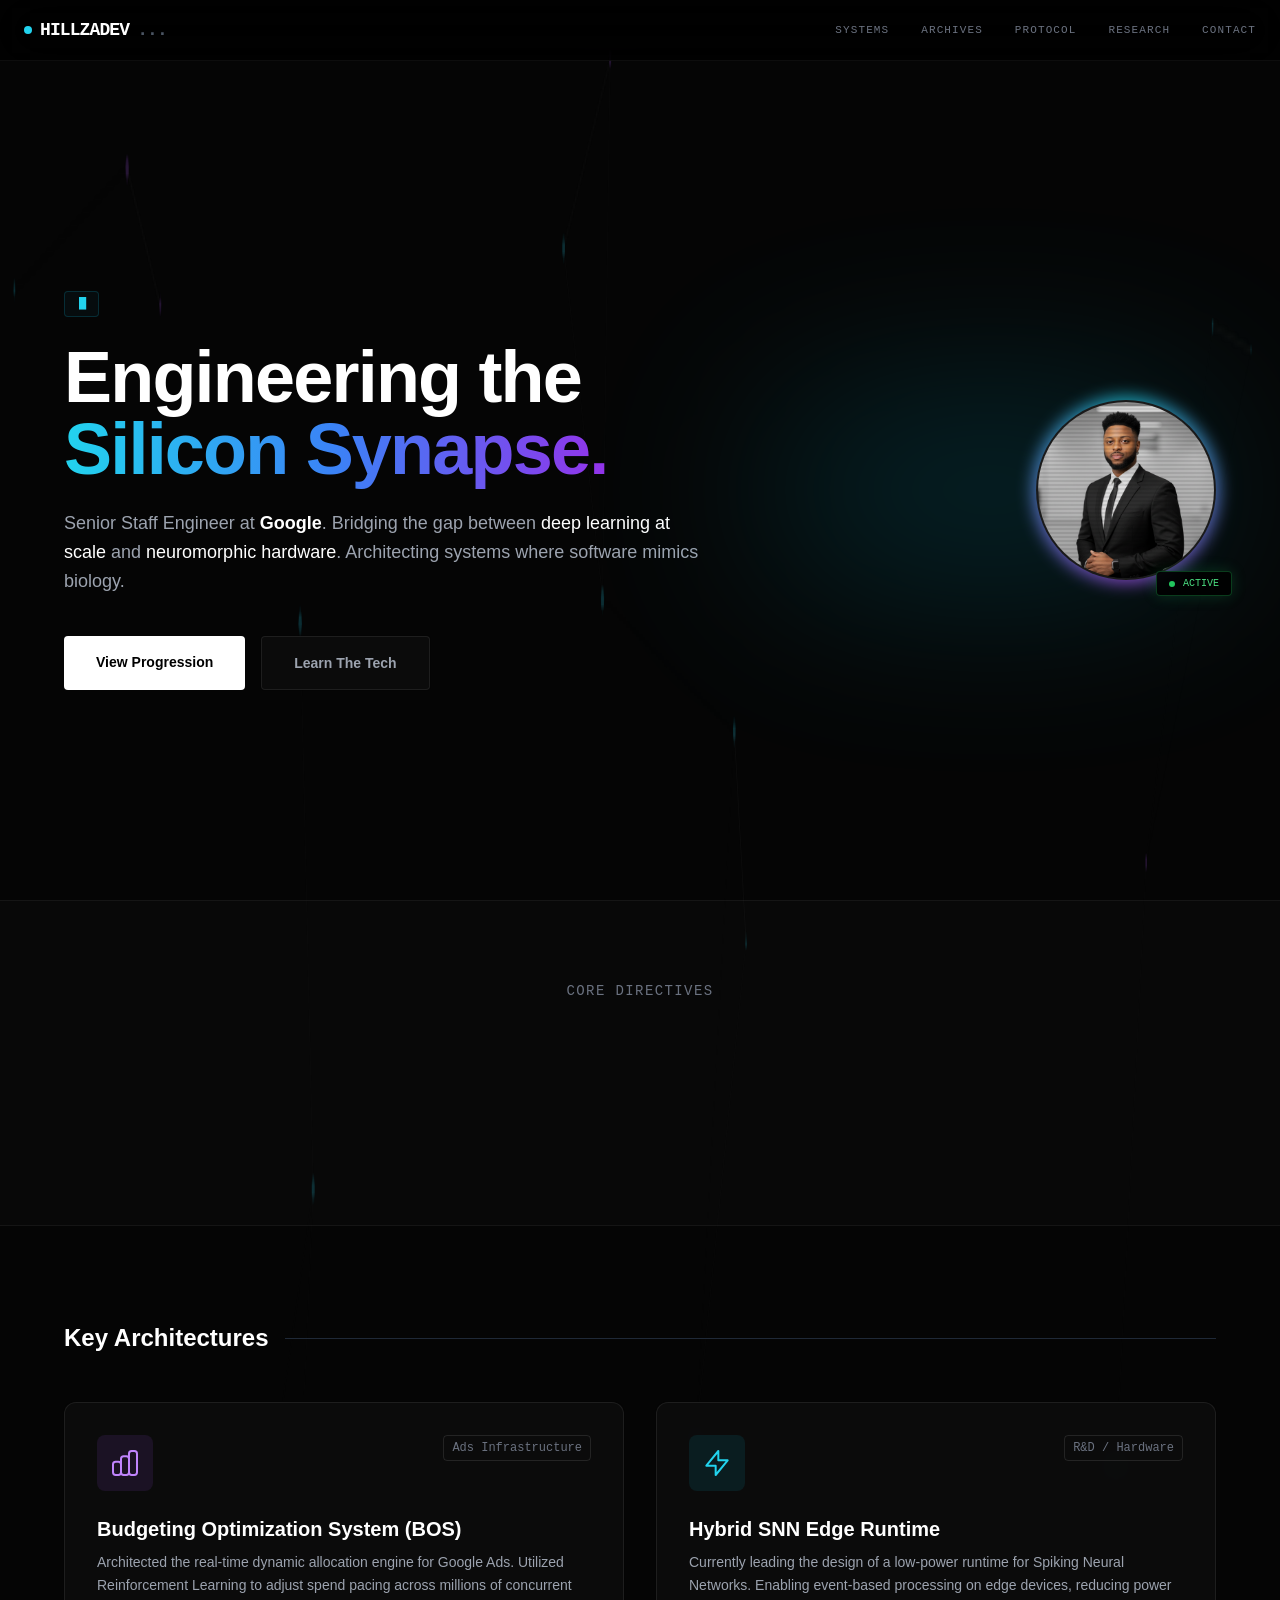
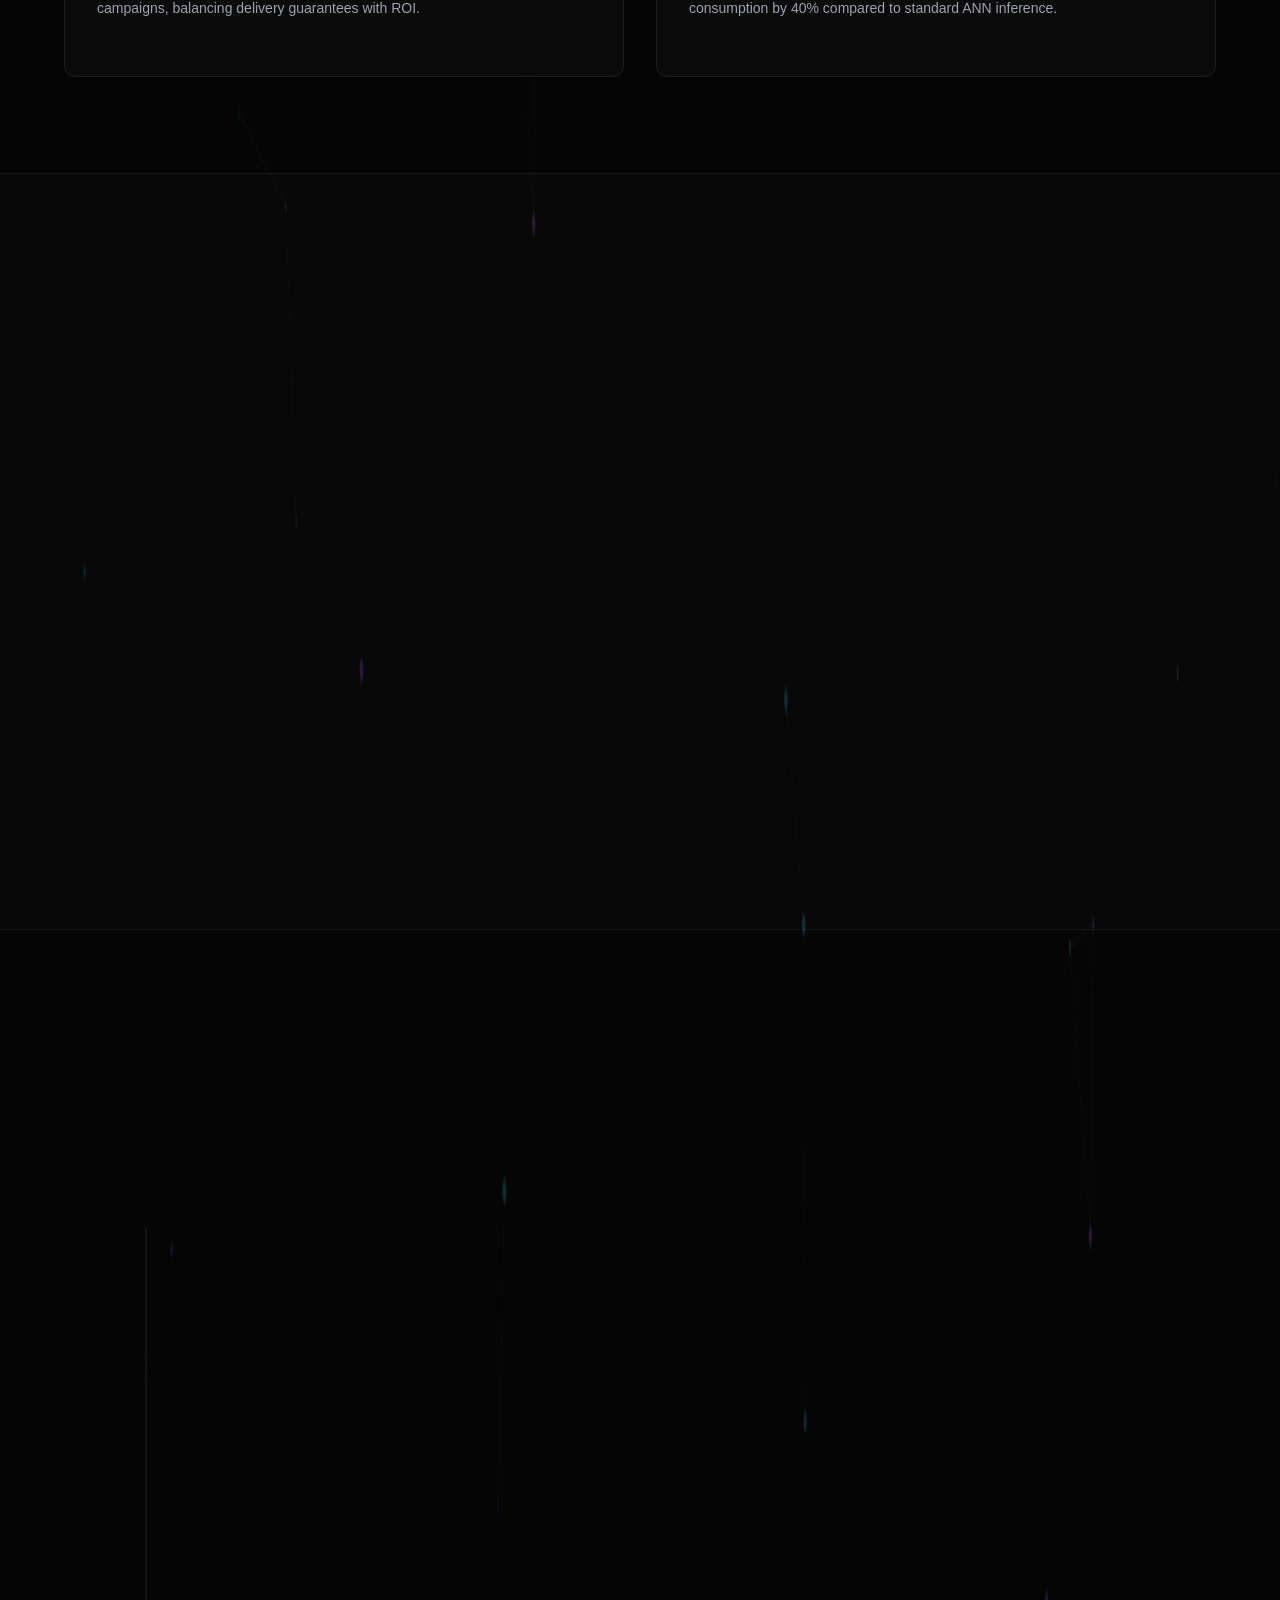
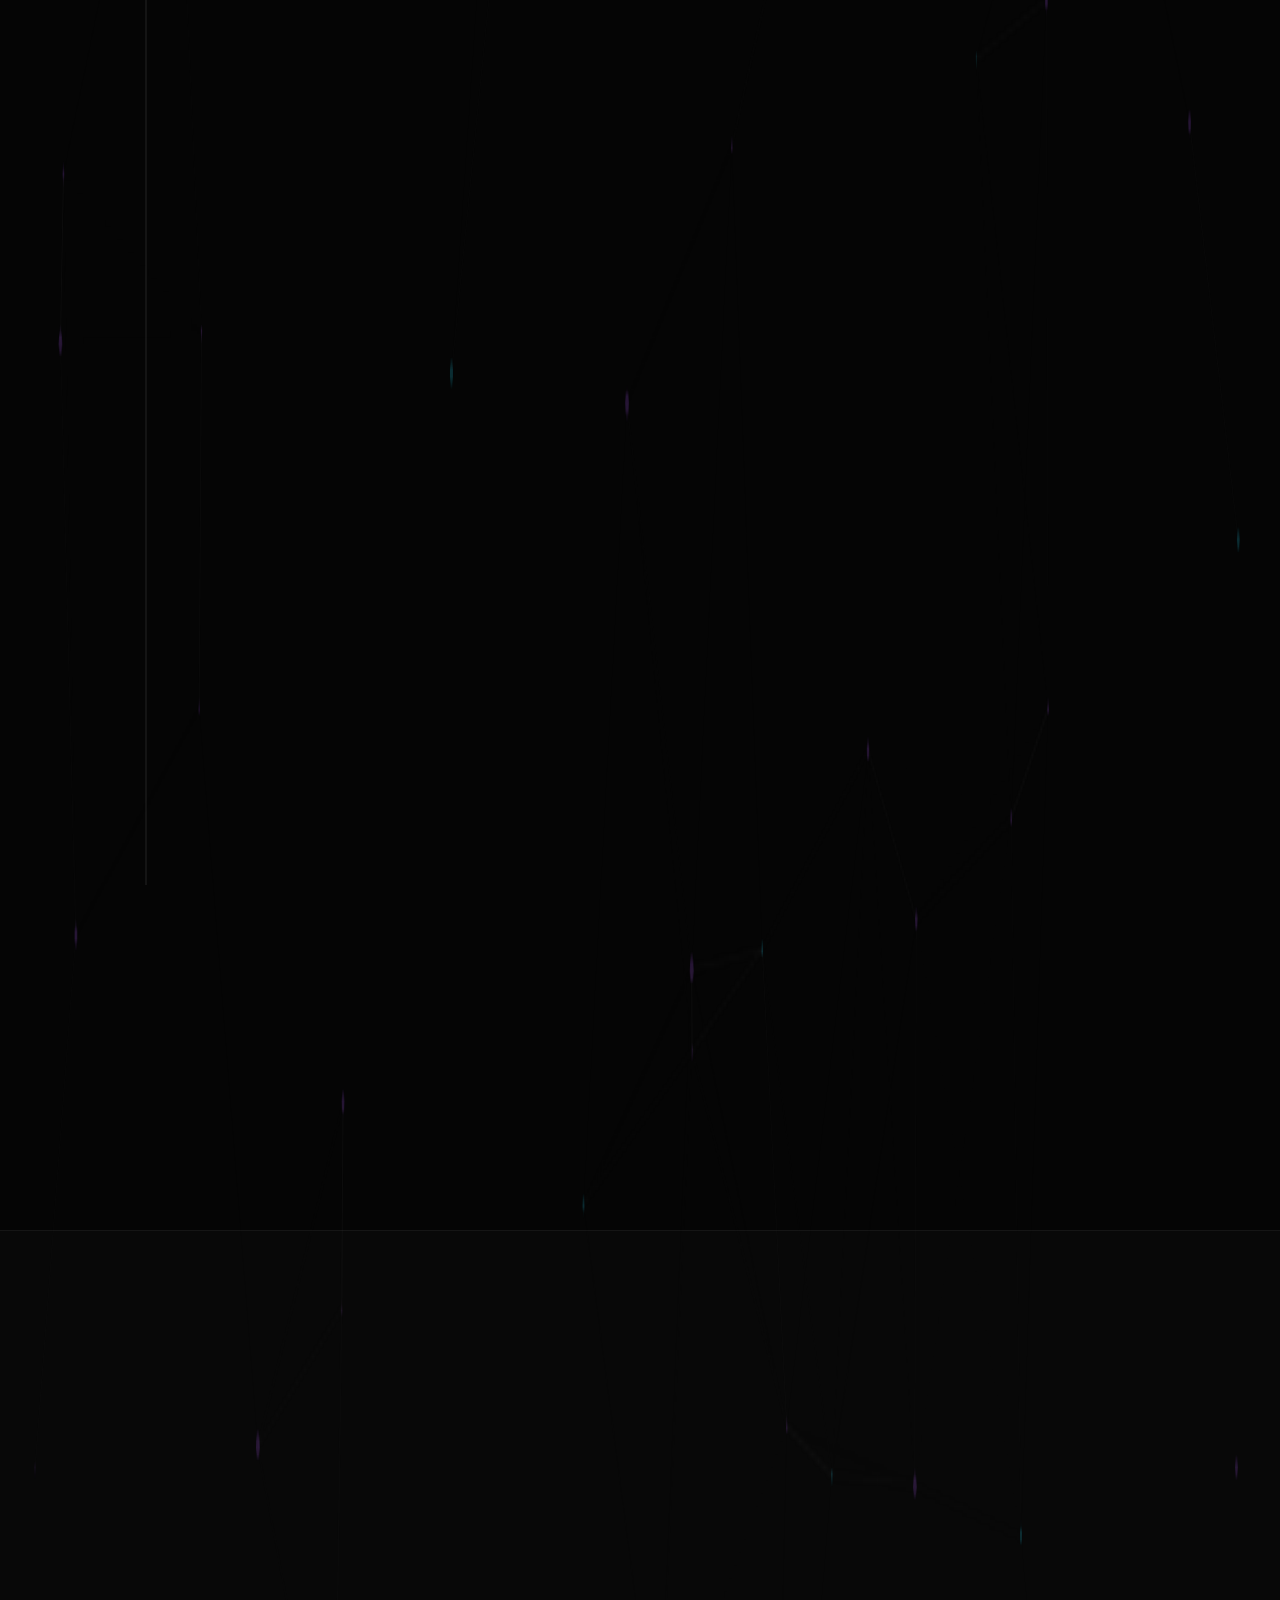
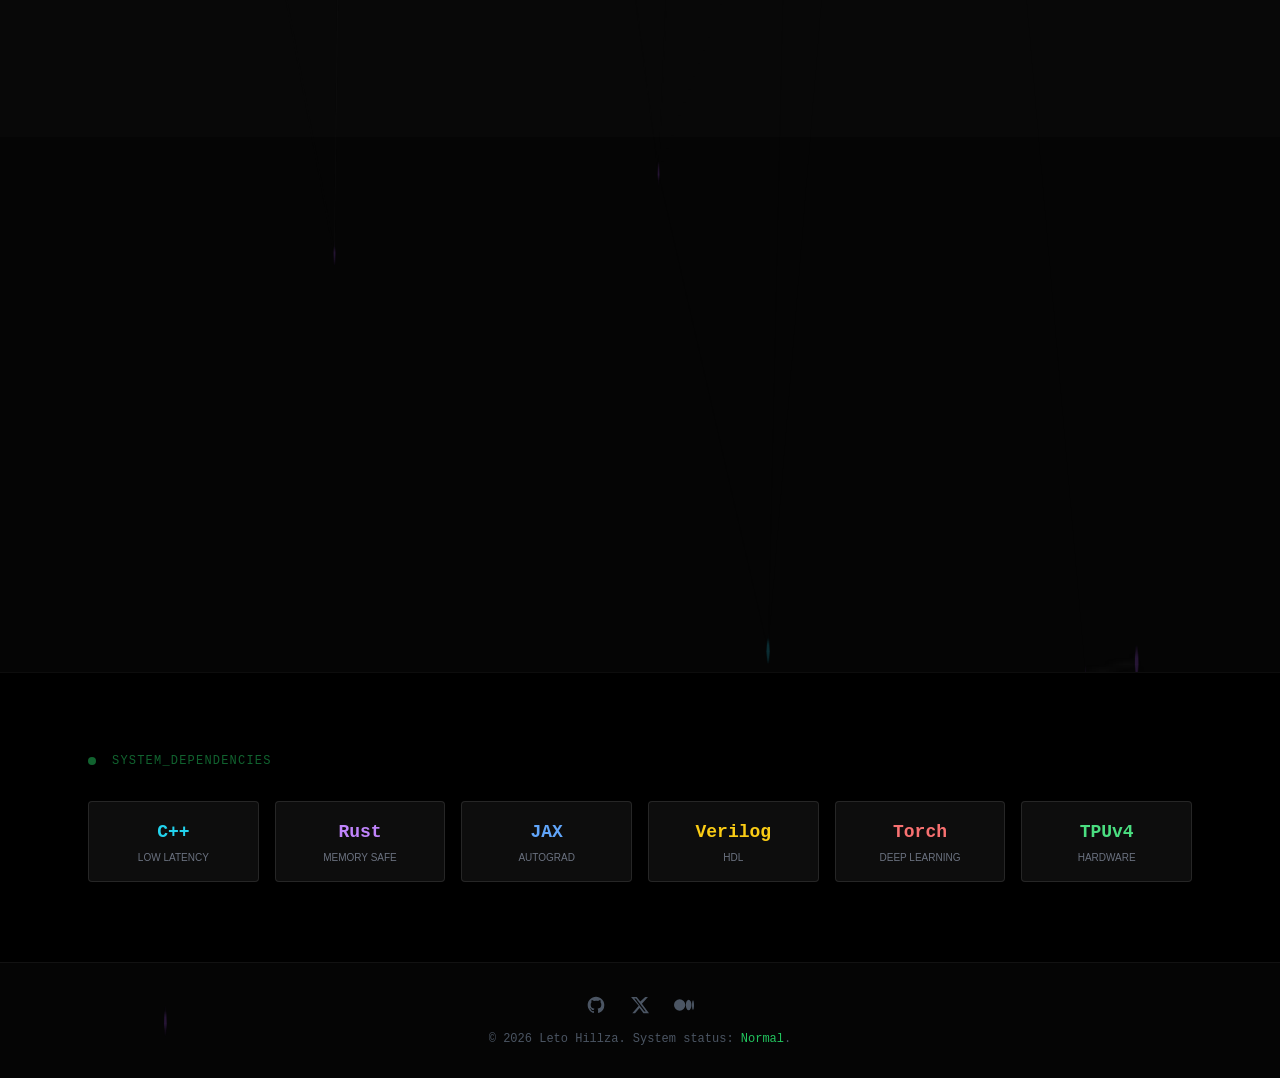
==== commit a43b31cc: "Make GitHub icon static (remove link) Co-Authored-By: Claude Opus 4.6 <noreply@anthropic.com>" ====
--- a/index.html
+++ b/index.html
@@ -469,9 +469,9 @@
 
     <footer class="border-t border-white/5 py-8 text-center">
         <div class="flex justify-center gap-6 mb-4">
-            <a href="https://github.com/thecodingcult/hillzadev.github.io" target="_blank" rel="noopener noreferrer" referrerpolicy="no-referrer" aria-label="GitHub repository" class="text-gray-600 hover:text-cyan-400 transition">
+            <span aria-label="GitHub" class="text-gray-600">
                 <svg class="w-5 h-5" fill="currentColor" viewBox="0 0 24 24"><path fill-rule="evenodd" d="M12 2C6.477 2 2 6.484 2 12.017c0 4.425 2.865 8.18 6.839 9.504.5.092.682-.217.682-.483 0-.237-.008-.868-.013-1.703-2.782.605-3.369-1.343-3.369-1.343-.454-1.158-1.11-1.466-1.11-1.466-.908-.62.069-.608.069-.608 1.003.07 1.531 1.032 1.531 1.032.892 1.53 2.341 1.088 2.91.832.092-.647.35-1.088.636-1.338-2.22-.253-4.555-1.113-4.555-4.951 0-1.093.39-1.988 1.029-2.688-.103-.253-.446-1.272.098-2.65 0 0 .84-.27 2.75 1.026A9.564 9.564 0 0112 6.844c.85.004 1.705.115 2.504.337 1.909-1.296 2.747-1.027 2.747-1.027.546 1.379.202 2.398.1 2.651.64.7 1.028 1.595 1.028 2.688 0 3.848-2.339 4.695-4.566 4.943.359.309.678.92.678 1.855 0 1.338-.012 2.419-.012 2.747 0 .268.18.58.688.482A10.019 10.019 0 0022 12.017C22 6.484 17.522 2 12 2z" clip-rule="evenodd"></path></svg>
-            </a>
+            </span>
             <a href="https://x.com/hiillza" target="_blank" rel="noopener noreferrer" referrerpolicy="no-referrer" aria-label="X / Twitter" class="text-gray-600 hover:text-cyan-400 transition">
                 <svg class="w-5 h-5" fill="currentColor" viewBox="0 0 24 24"><path d="M18.244 2.25h3.308l-7.227 8.26 8.502 11.24H16.17l-4.714-6.231-5.401 6.231H2.746l7.73-8.835L1.254 2.25H8.08l4.253 5.622 5.911-5.622zm-1.161 17.52h1.833L7.084 4.126H5.117z"></path></svg>
             </a>
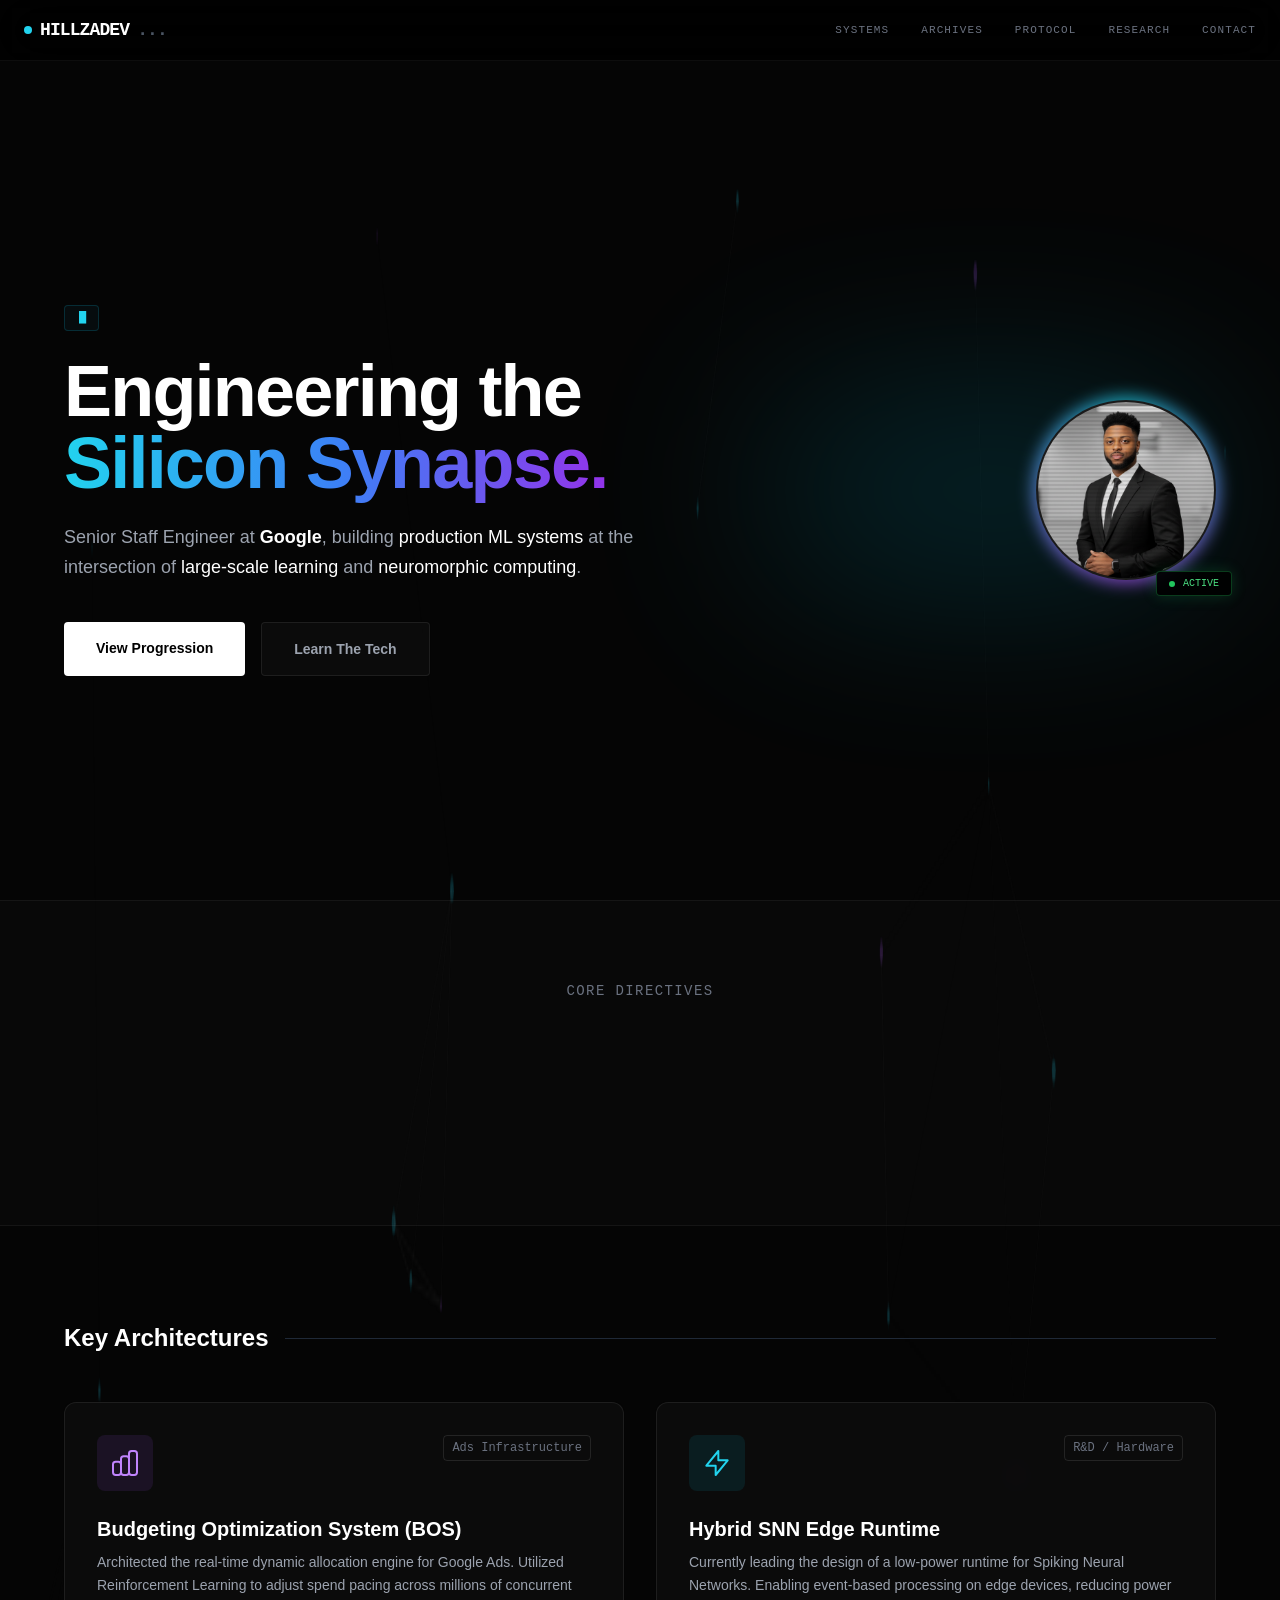
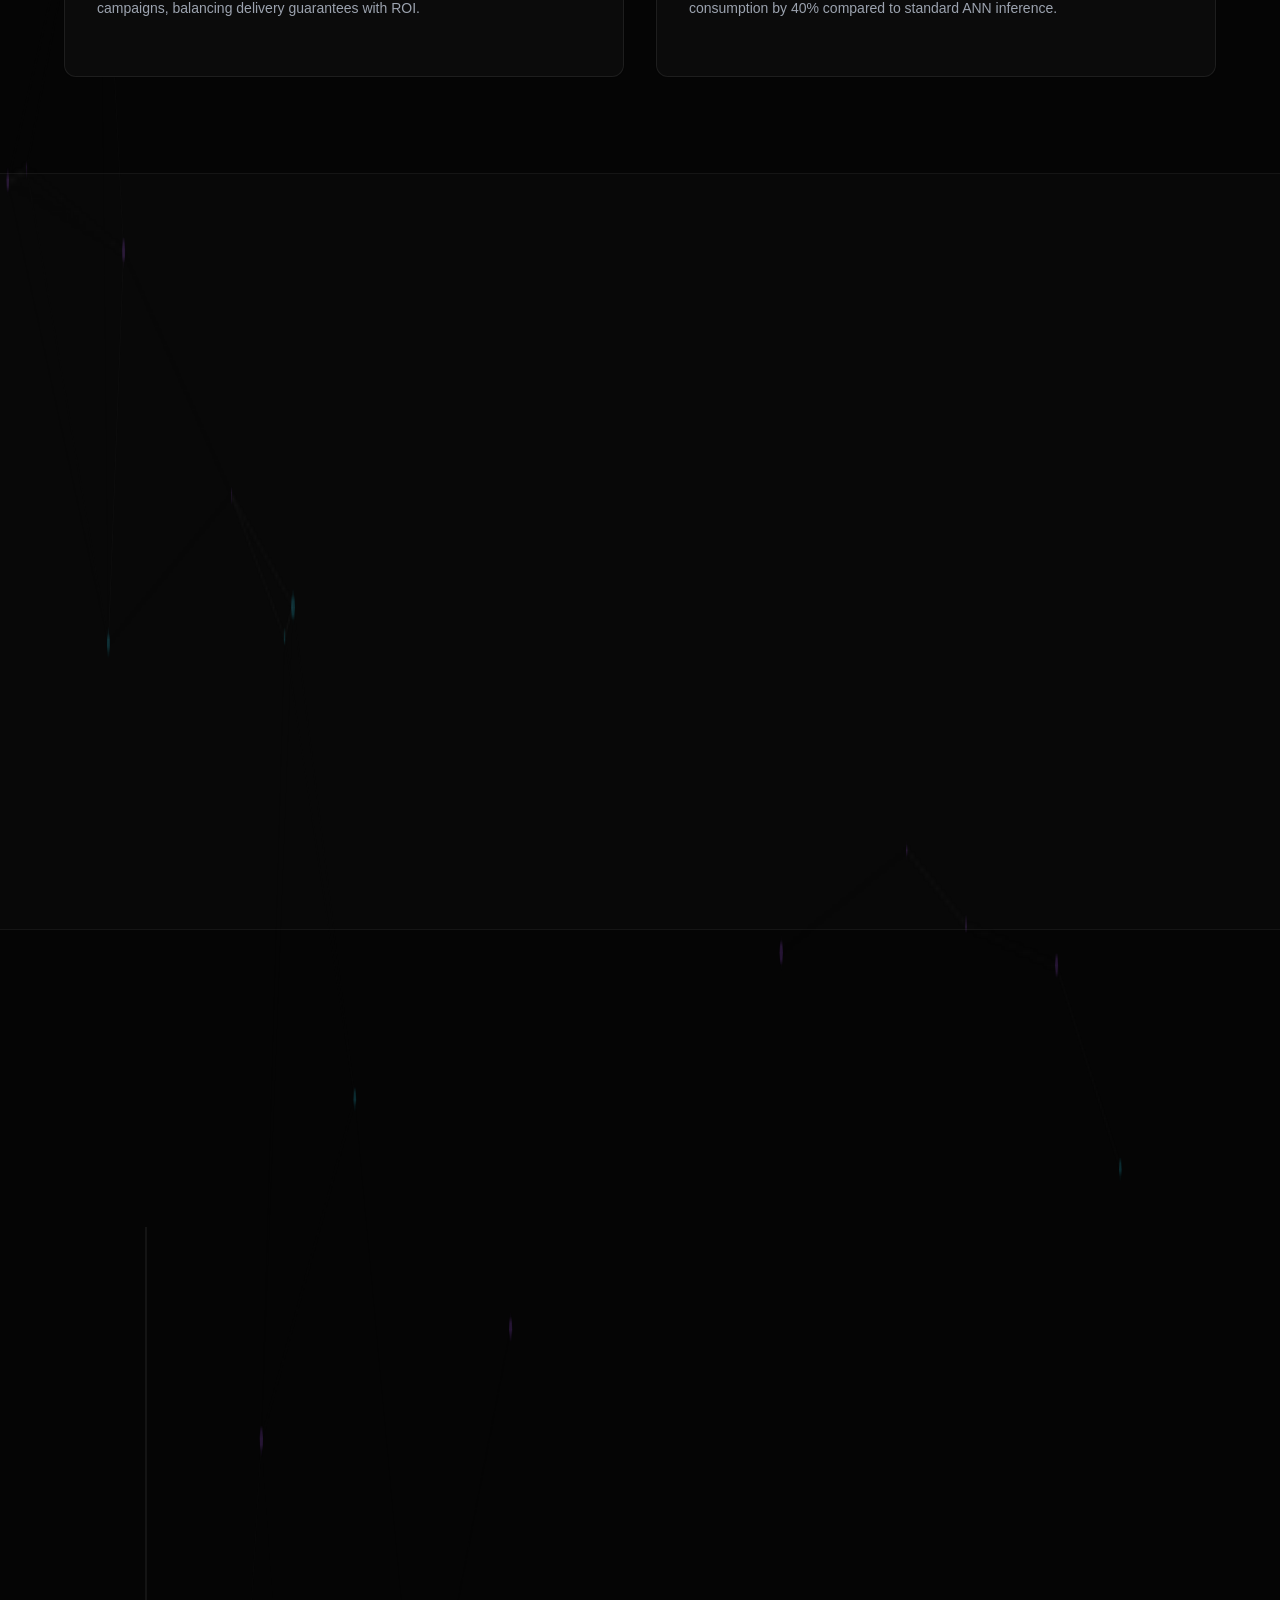
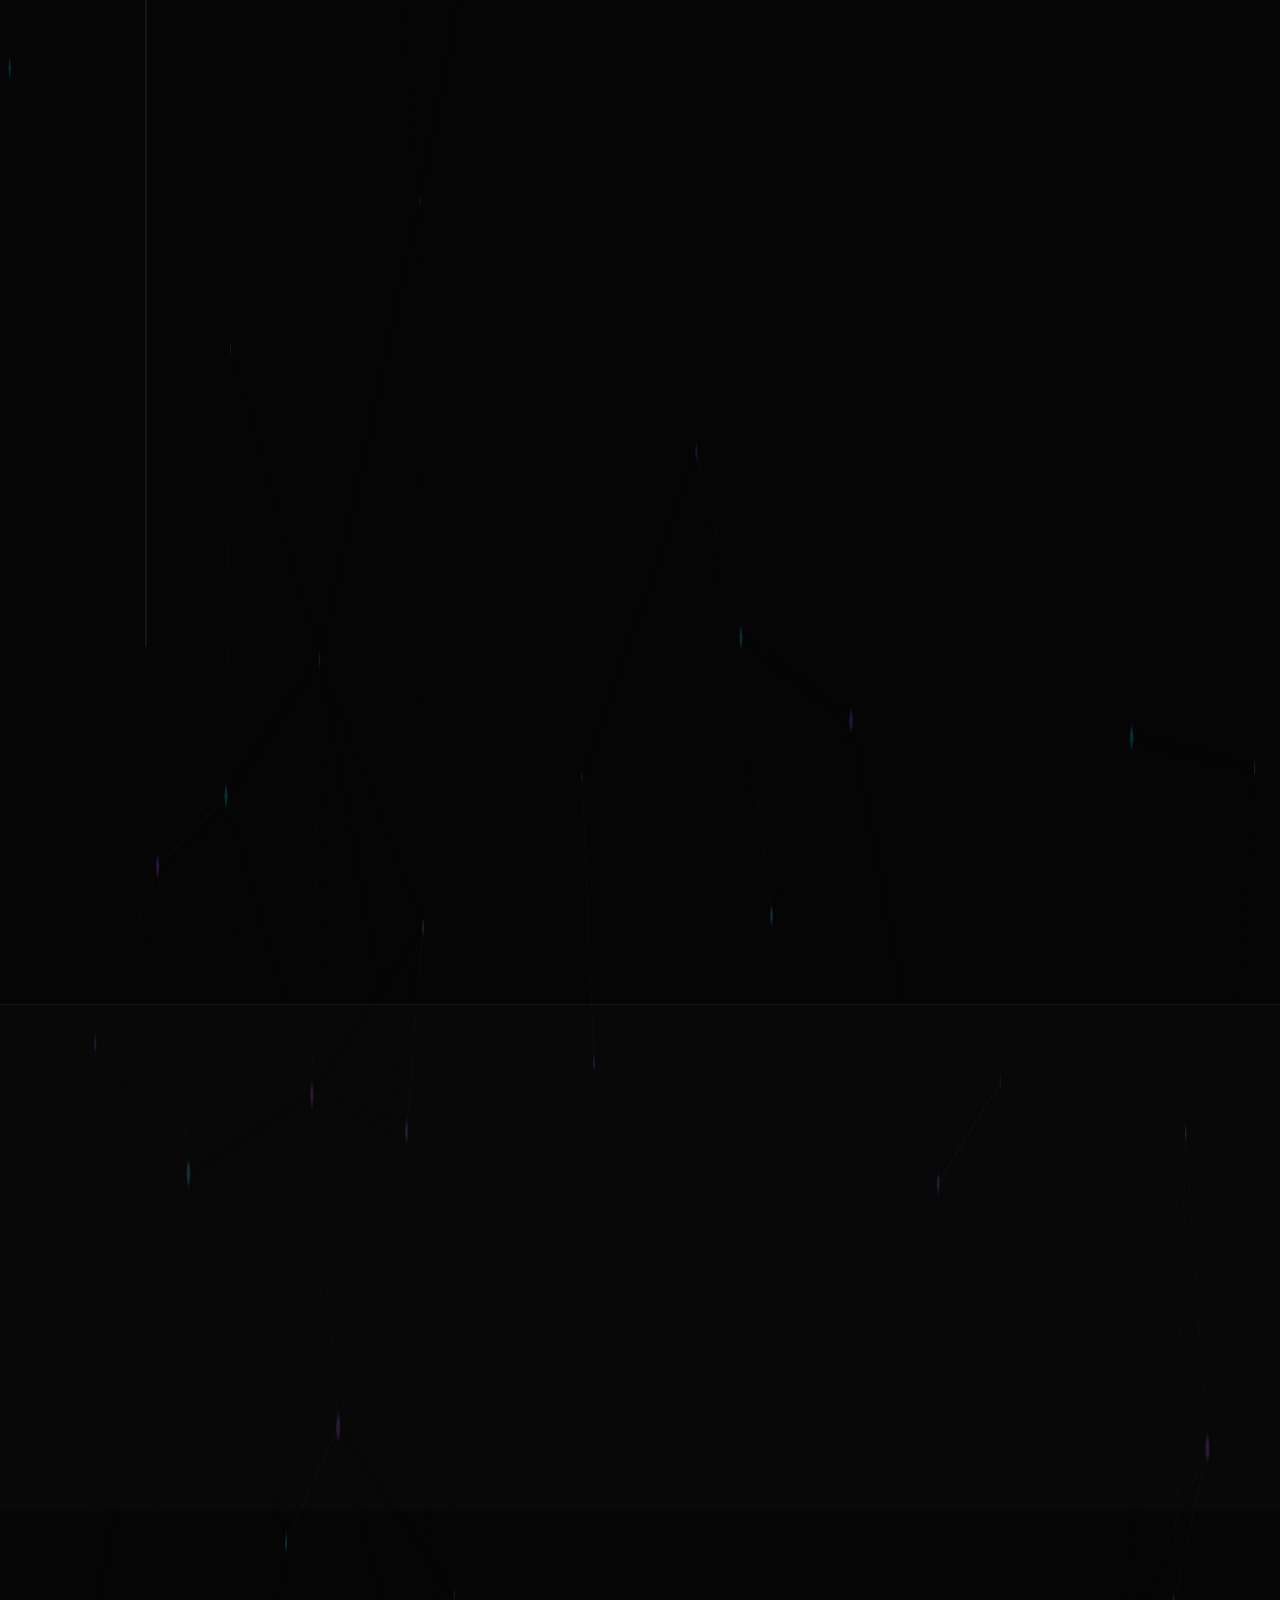
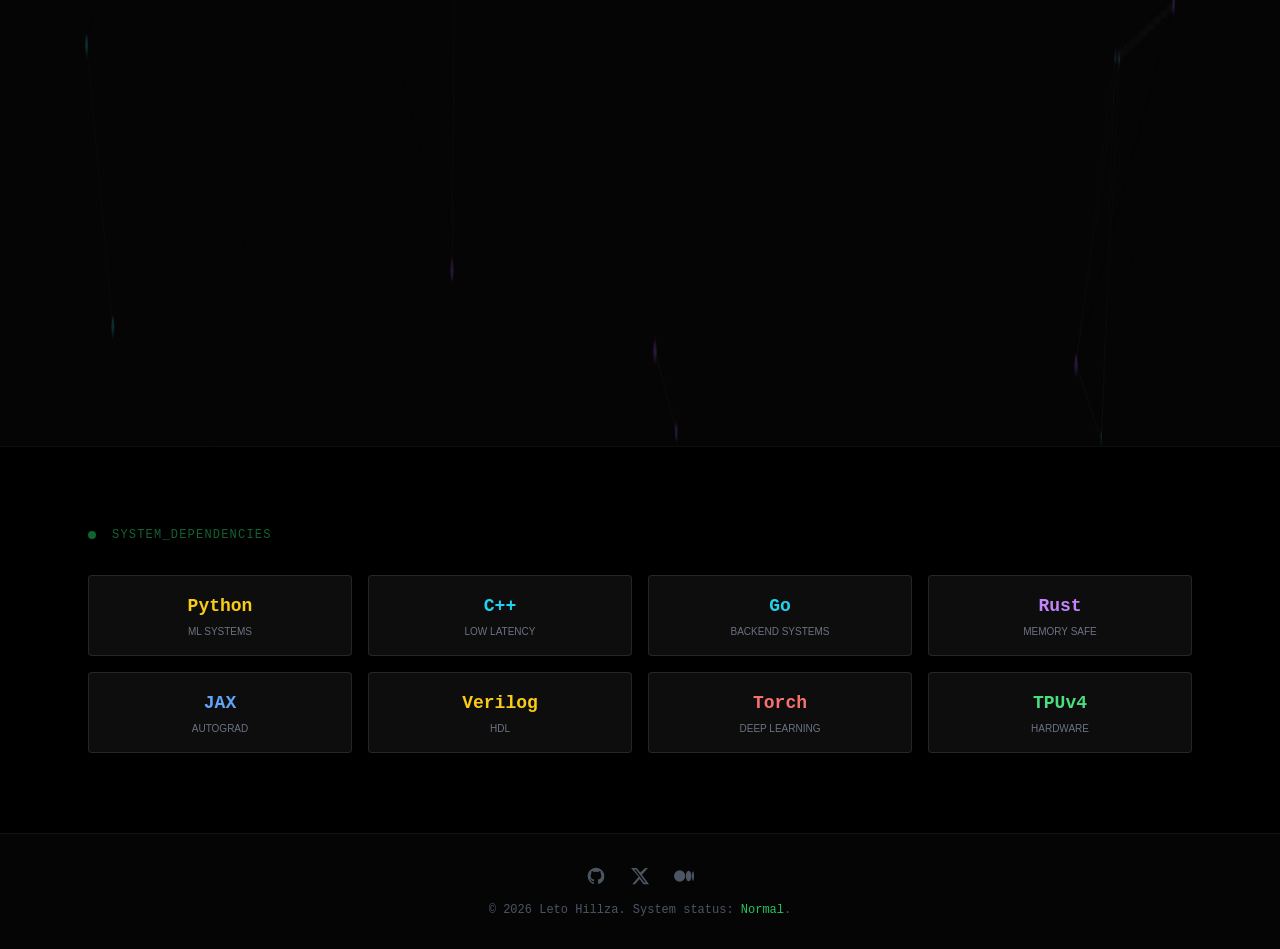
==== commit 3fe9971e: "Refine portfolio copy and stack styling" ====
--- a/index.html
+++ b/index.html
@@ -9,16 +9,16 @@
     
     <!-- SEO & Social Media Meta Tags -->
     <title>Hillzadev | Neuromorphic Architect</title>
-    <meta name="description" content="Senior Staff Engineer at Google. Architecting the next generation of biological computing and SNNs.">
+    <meta name="description" content="Senior Staff Engineer at Google, building production ML systems at the intersection of large-scale learning and neuromorphic computing.">
     <link rel="canonical" href="https://letohillza.com/">
     <meta property="og:title" content="Hillzadev | Neuromorphic Architect">
-    <meta property="og:description" content="Senior Staff Engineer at Google. Architecting the next generation of biological computing and SNNs.">
+    <meta property="og:description" content="Senior Staff Engineer at Google, building production ML systems at the intersection of large-scale learning and neuromorphic computing.">
     <meta property="og:image" content="https://letohillza.com/images/hillzadev.png">
     <meta property="og:url" content="https://letohillza.com/">
     <meta property="og:type" content="website">
     <meta name="twitter:card" content="summary_large_image">
     <meta name="twitter:title" content="Hillzadev | Neuromorphic Architect">
-    <meta name="twitter:description" content="Senior Staff Engineer at Google. Architecting the next generation of biological computing and SNNs.">
+    <meta name="twitter:description" content="Senior Staff Engineer at Google, building production ML systems at the intersection of large-scale learning and neuromorphic computing.">
     <meta name="twitter:image" content="https://letohillza.com/images/hillzadev.png">
 
     <!-- Custom Microchip Favicon -->
@@ -82,9 +82,9 @@
                 </h1>
                 
                 <p class="text-lg text-gray-400 max-w-2xl leading-relaxed mb-10">
-                    Senior Staff Engineer at <strong class="text-white">Google</strong>. 
-                    Bridging the gap between <span class="text-white">deep learning at scale</span> and <span class="text-white">neuromorphic hardware</span>.
-                    Architecting systems where software mimics biology.
+                    Senior Staff Engineer at <strong class="text-white">Google</strong>,
+                    building <span class="text-white">production ML systems</span> at the intersection of
+                    <span class="text-white">large-scale learning</span> and <span class="text-white">neuromorphic computing</span>.
                 </p>
 
                 <div class="flex gap-4">
@@ -290,10 +290,9 @@
                         <div class="timeline-card timeline-card-active">
                             <p class="timeline-card-kicker">Neuromorphic Computing & Hybrid AI</p>
                             <ul class="timeline-list">
-                            <li>Integration of <strong class="text-gray-200">spiking neural networks (SNNs)</strong> into scalable production systems.</li>
-                            <li>Designing neuromorphic algorithms optimized for low-power edge devices.</li>
-                            <li>Driving cross-functional efforts for custom AI accelerators (TPU/ASIC).</li>
-                            <li>Publishing internal whitepapers on brain-inspired computing paradigms.</li>
+                            <li>Integrating <strong class="text-gray-200">spiking neural networks (SNNs)</strong> into scalable production systems, developing spike-timing-dependent plasticity (STDP) learning rules for real-time adaptation.</li>
+                            <li>Designing neuromorphic algorithms targeting sub-milliwatt inference on custom silicon — optimized for low-power edge devices.</li>
+                            <li>Co-designing AI accelerators (TPU/ASIC) with hardware teams, translating biological neural dynamics into dataflow architectures.</li>
                             </ul>
                         </div>
                     </div>
@@ -314,12 +313,11 @@
                         </div>
 
                         <div class="timeline-card">
-                            <p class="timeline-card-kicker">Ads ML Infrastructure</p>
+                            <p class="timeline-card-kicker">Applied ML & RL Infrastructure</p>
                             <ul class="timeline-list">
-                            <li>Architected and pioneered the <strong class="text-gray-200">Budgeting Optimization System (BOS)</strong>, leveraging Reinforcement Learning (RL) to dynamically allocate multi-billion dollar ad spends. Developed the reward functions and policy gradients that balanced advertiser ROI with platform liquidity in real-time auctions.</li>
-                            <li>Led the design of production-scale streaming pipelines for ad-click telemetry, enabling online learning and sub-minute model freshness. Integrated ScaNN-based retrieval and TFX orchestration to handle trillions of daily events with millisecond-level inference latency.</li>
-                            <li>Partnered deeply with Site Reliability Engineering (SRE) to achieve <strong class="text-gray-200">99.999% availability</strong> for the core ads serving stack. Orchestrated global failover protocols and automated 'circuit-breaker' logic to protect revenue integrity during high-volatility market events.</li>
-                            <li>Set the multi-year technical roadmap for Ads Infrastructure, driving engineering standards for ML reproducibility and observability. Mentored senior engineers across the organization on the deployment of distributed RL agents in production.</li>
+                            <li>Built reinforcement learning systems that optimized Google Ads budgeting and pacing for <strong class="text-gray-200">multi-billion-dollar spend</strong> in real time.</li>
+                            <li>Designed online learning, retrieval, and inference pipelines that kept ads models fresh at <strong class="text-gray-200">trillions-of-events</strong> scale.</li>
+                            <li>Set the engineering standard for reproducibility, observability, and production reliability across the ads ML stack.</li>
                             </ul>
                         </div>
                     </div>
@@ -340,11 +338,11 @@
                         </div>
 
                         <div class="timeline-card">
-                            <p class="timeline-card-kicker">Workspace (Chat & Drive)</p>
+                            <p class="timeline-card-kicker">Ranking, Retrieval & ML Platform</p>
                             <ul class="timeline-list">
-                            <li>Reduced global deployment latency by <strong class="text-gray-200">60%</strong> for Google Workspace by architecting a unified TFX-based CI/CD pipeline, enabling sub-day iteration cycles for production ML models.</li>
-                            <li>Scalability lead for Google Drive's collaboration engine; optimized p99 latency for real-time file state synchronization during a <strong class="text-gray-200">300% surge</strong> in global traffic (2020–2021).</li>
-                            <li>Enhanced file discovery via semantic retrieval; integrated multi-signal ranking models into the Drive 'Priority' backend, significantly reducing 'time-to-file' for Enterprise users.</li>
+                            <li>Built ML deployment systems for Google Workspace that cut model release latency by <strong class="text-gray-200">60%</strong>.</li>
+                            <li>Improved Google Drive discovery with semantic retrieval and ranking models that surfaced the right files faster for enterprise users.</li>
+                            <li>Scaled collaboration and model-serving systems through a <strong class="text-gray-200">300% traffic surge</strong> without degrading user experience.</li>
                             </ul>
                         </div>
                     </div>
@@ -365,10 +363,11 @@
                         </div>
 
                         <div class="timeline-card">
-                            <p class="timeline-card-kicker">Google Lens</p>
+                            <p class="timeline-card-kicker">Computer Vision & Multimodal ML</p>
                             <ul class="timeline-list">
-                            <li>Contributed to real-time image recognition features for Google Lens.</li>
-                            <li>Architected and optimized end-to-end computer vision and retrieval pipelines for Google Lens, enabling real-time visual discovery for <strong class="text-gray-200">1B+ users</strong>. Leveraged multimodal learning to bridge the gap between pixel-level data and semantic understanding.</li>
+                            <li>Built computer vision and retrieval systems for real-time visual understanding in Google Lens.</li>
+                            <li>Scaled multimodal inference pipelines that powered visual discovery for <strong class="text-gray-200">1B+ users</strong>.</li>
+                            <li>Improved on-device vision latency and efficiency across mobile inference and retrieval workflows.</li>
                             </ul>
                         </div>
                     </div>
@@ -438,10 +437,18 @@
                 <h4 class="text-xs font-mono uppercase tracking-widest text-green-500">System_Dependencies</h4>
             </div>
             
-            <div class="grid grid-cols-2 md:grid-cols-6 gap-4 text-center">
+            <div class="grid grid-cols-2 md:grid-cols-4 gap-4 text-center">
+                <div class="p-4 border border-white/10 rounded bg-white/5 hover:border-yellow-500/50 transition cursor-default">
+                    <div class="text-yellow-400 font-mono font-bold text-lg">Python</div>
+                    <div class="text-[10px] text-gray-500 mt-1">ML SYSTEMS</div>
+                </div>
                 <div class="p-4 border border-white/10 rounded bg-white/5 hover:border-cyan-500/50 transition cursor-default">
                     <div class="text-cyan-400 font-mono font-bold text-lg">C++</div>
                     <div class="text-[10px] text-gray-500 mt-1">LOW LATENCY</div>
+                </div>
+                <div class="p-4 border border-white/10 rounded bg-white/5 hover:border-cyan-500/50 transition cursor-default">
+                    <div class="text-cyan-400 font-mono font-bold text-lg">Go</div>
+                    <div class="text-[10px] text-gray-500 mt-1">BACKEND SYSTEMS</div>
                 </div>
                 <div class="p-4 border border-white/10 rounded bg-white/5 hover:border-purple-500/50 transition cursor-default">
                     <div class="text-purple-400 font-mono font-bold text-lg">Rust</div>
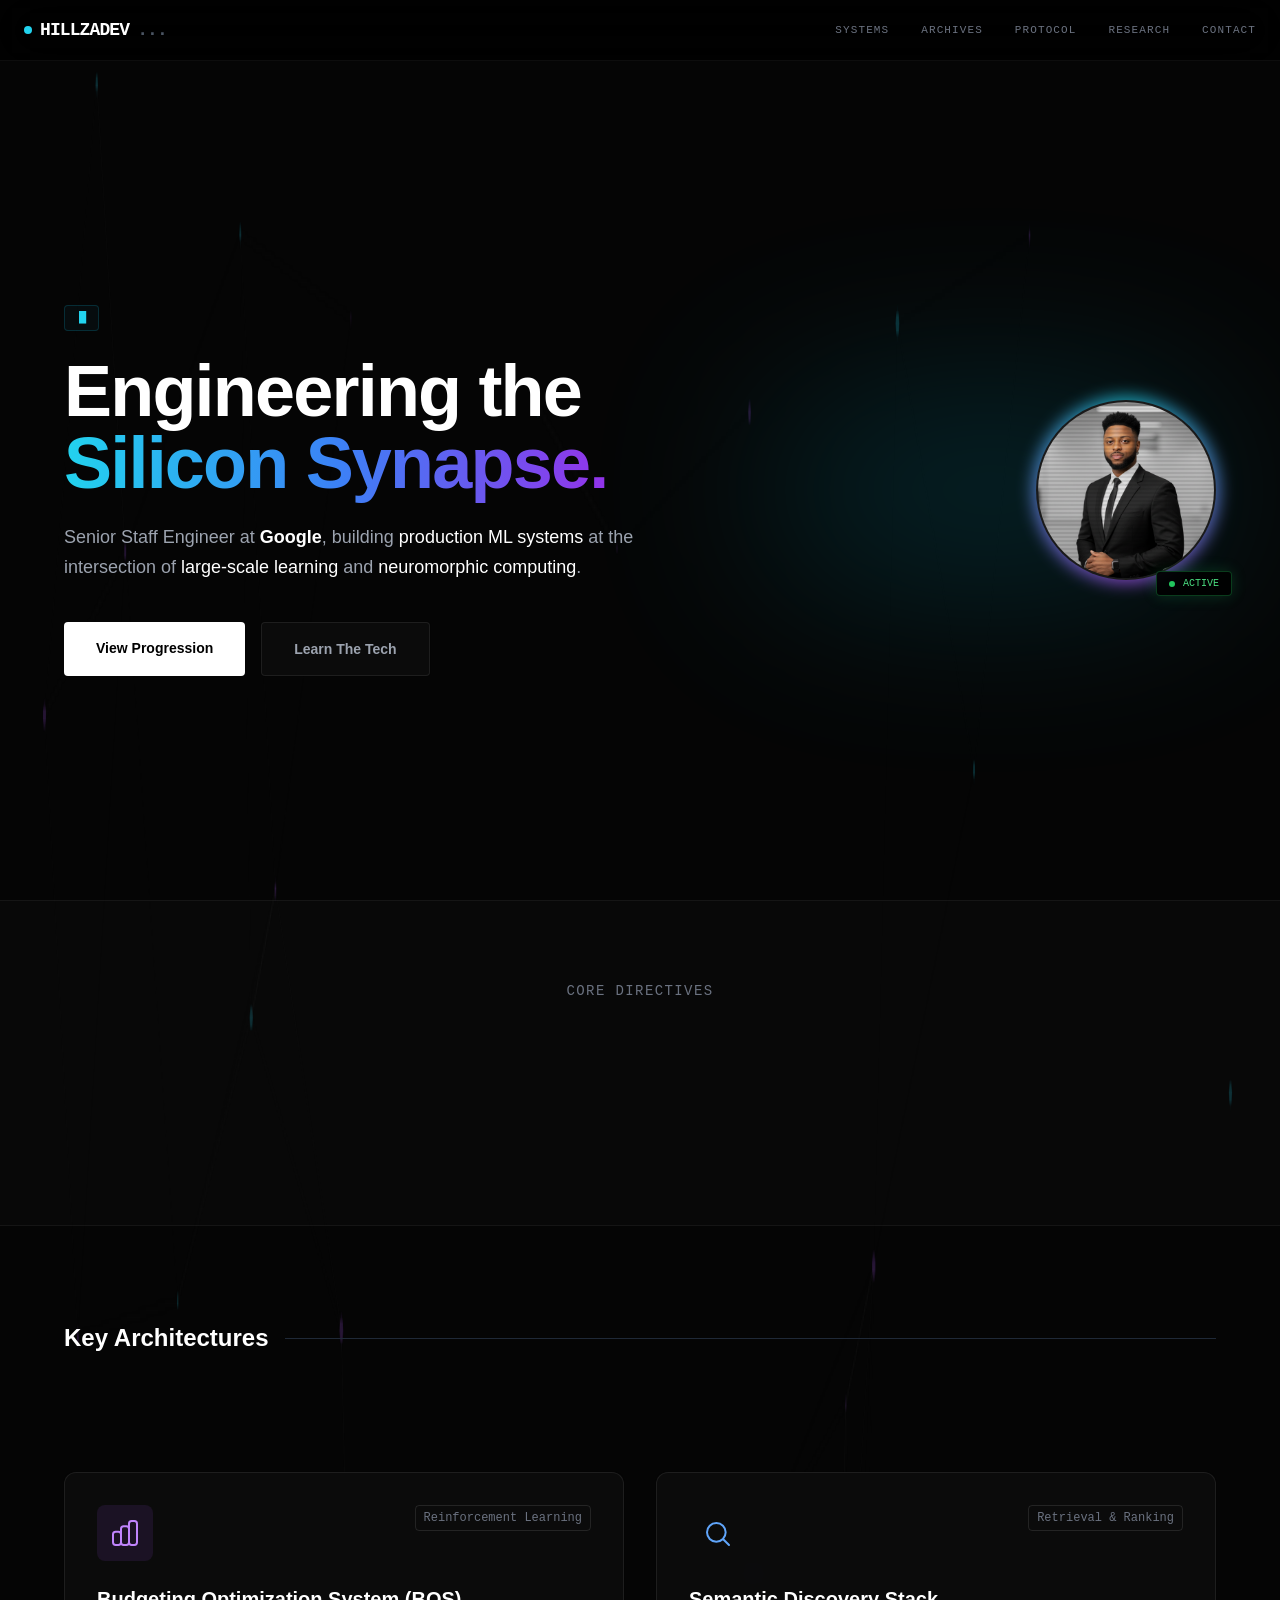
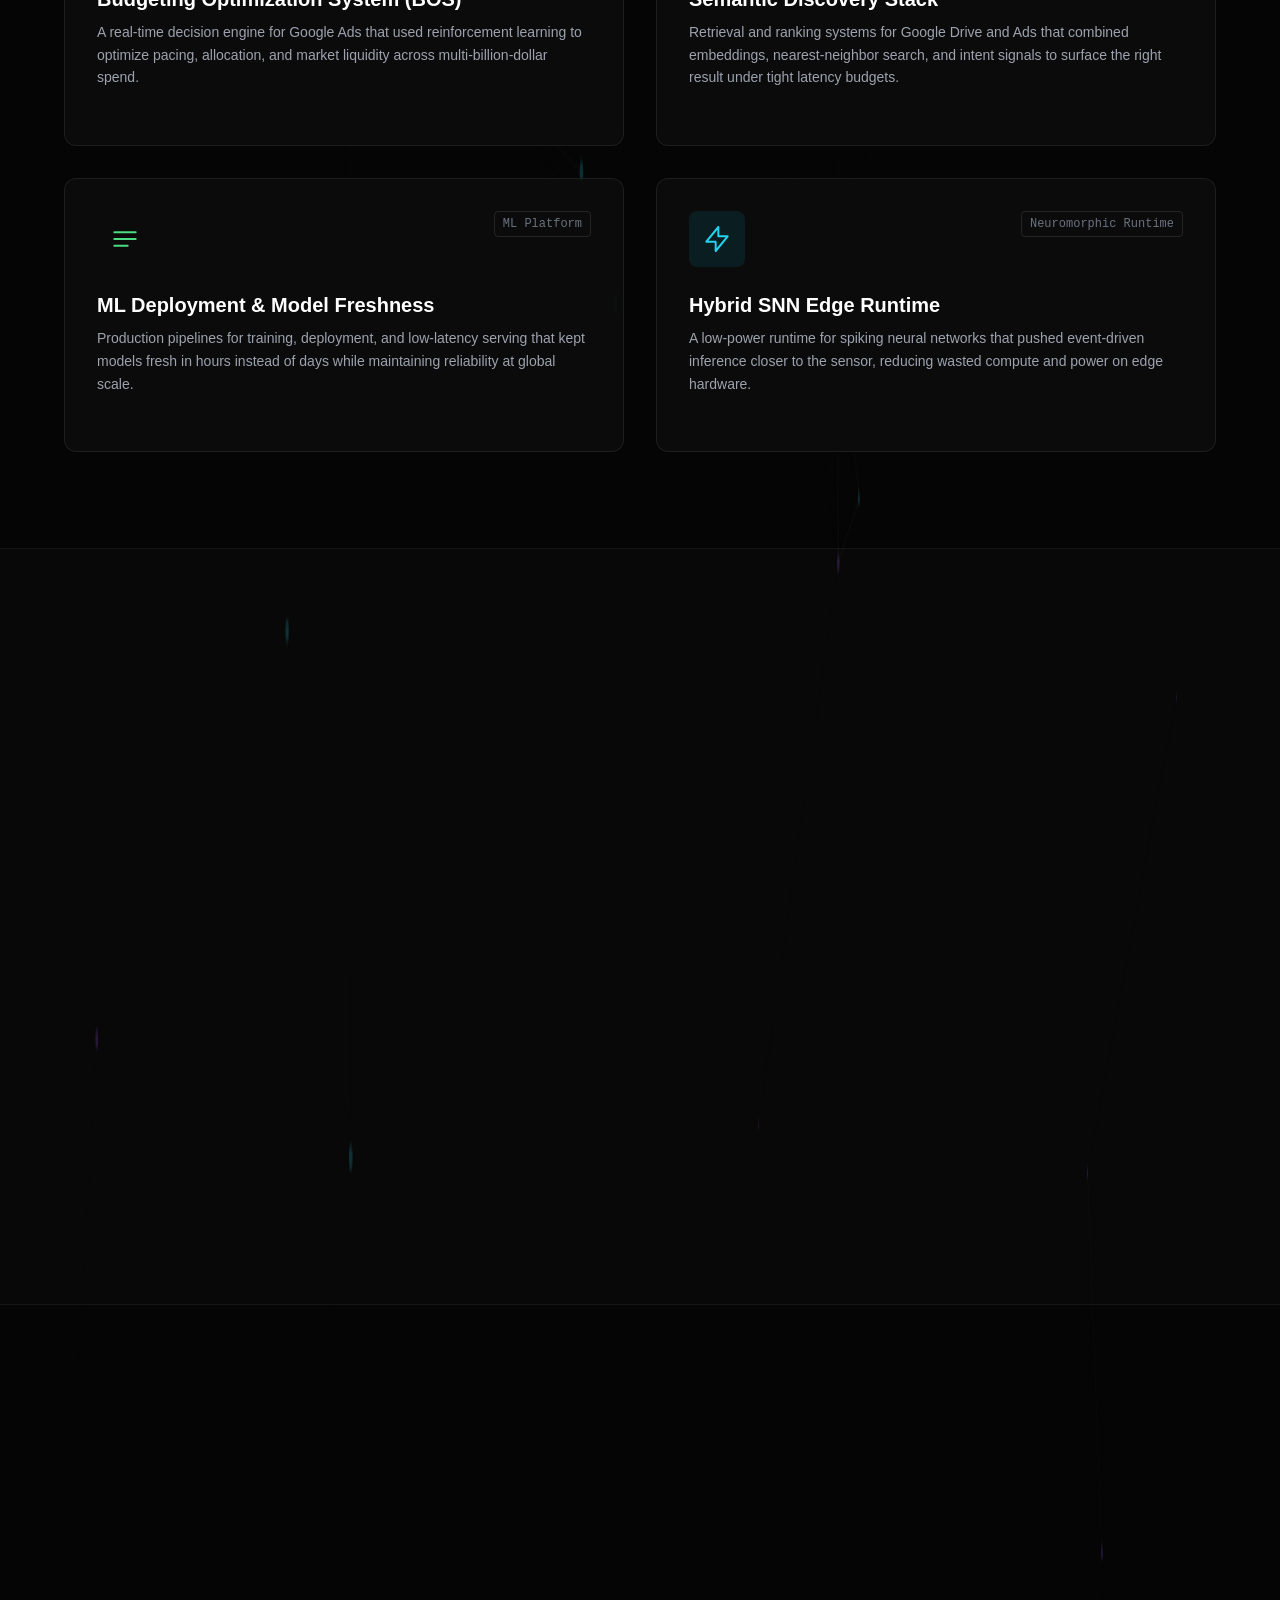
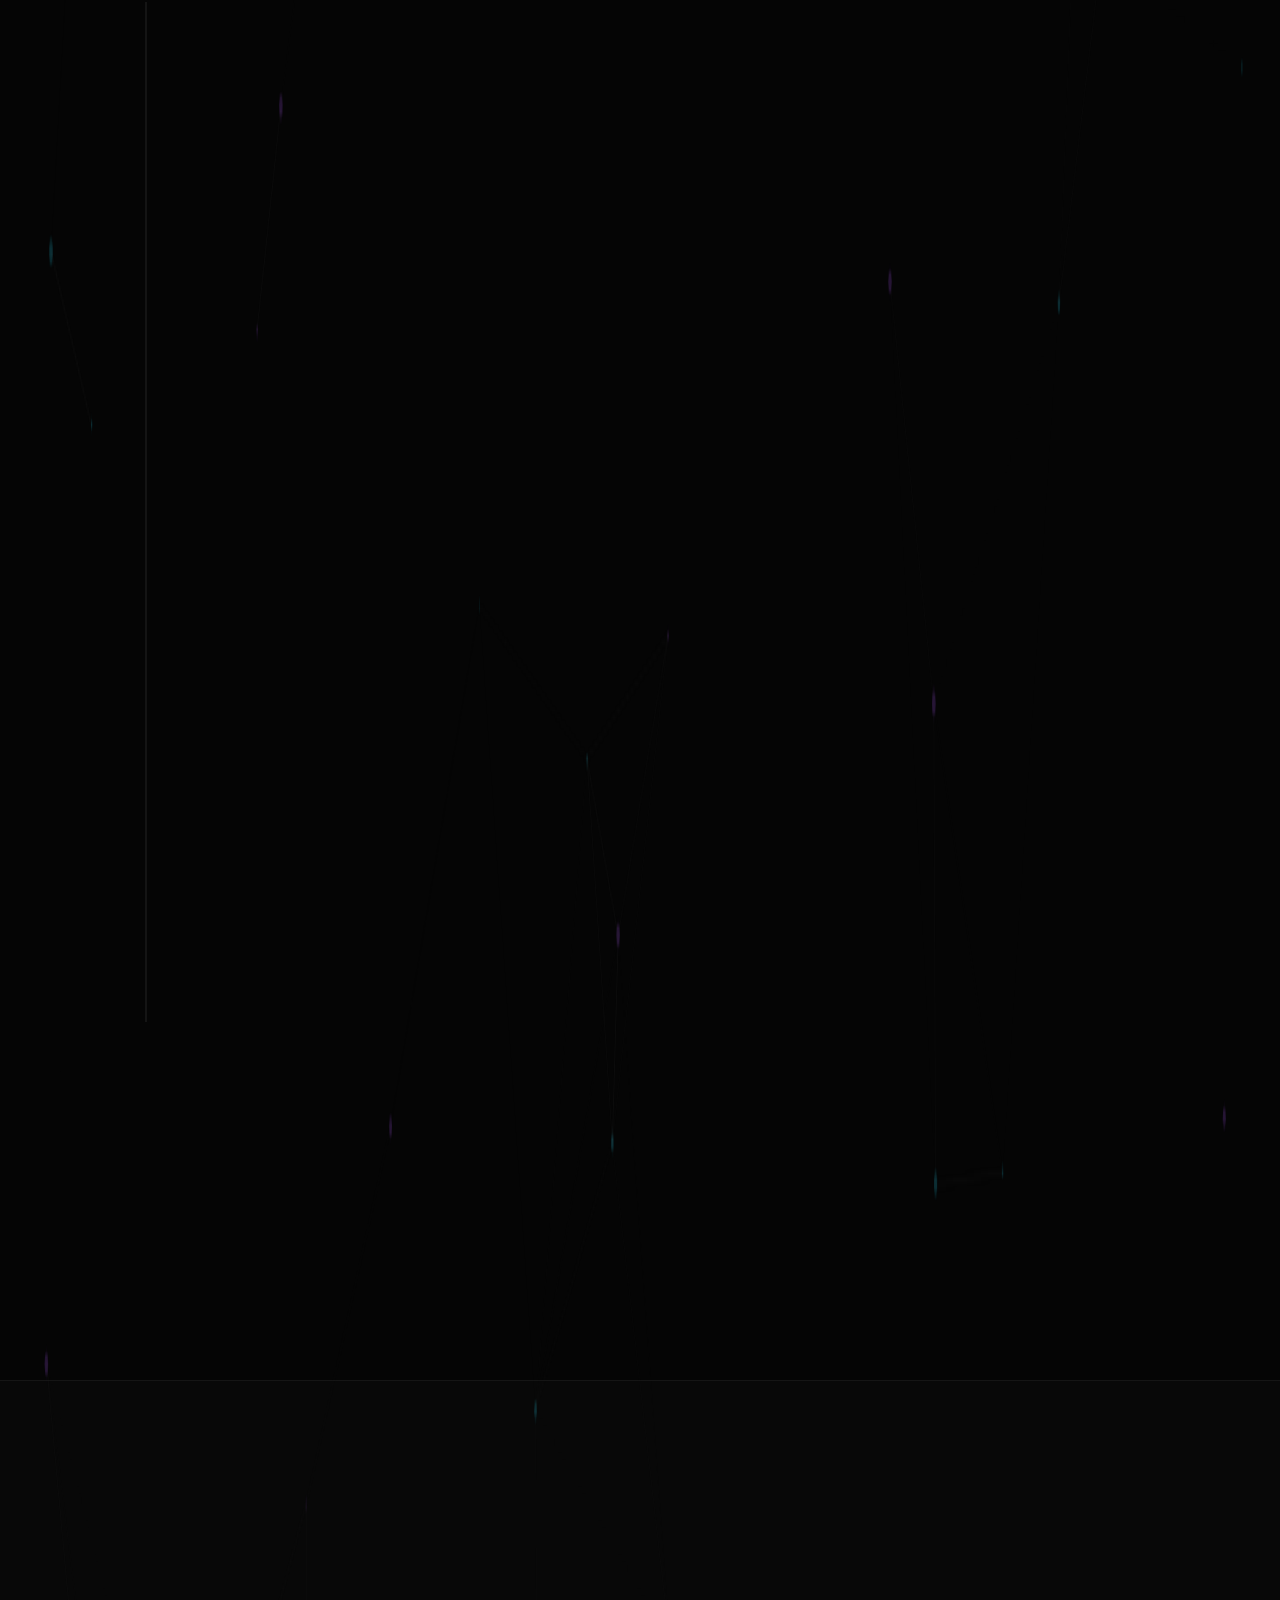
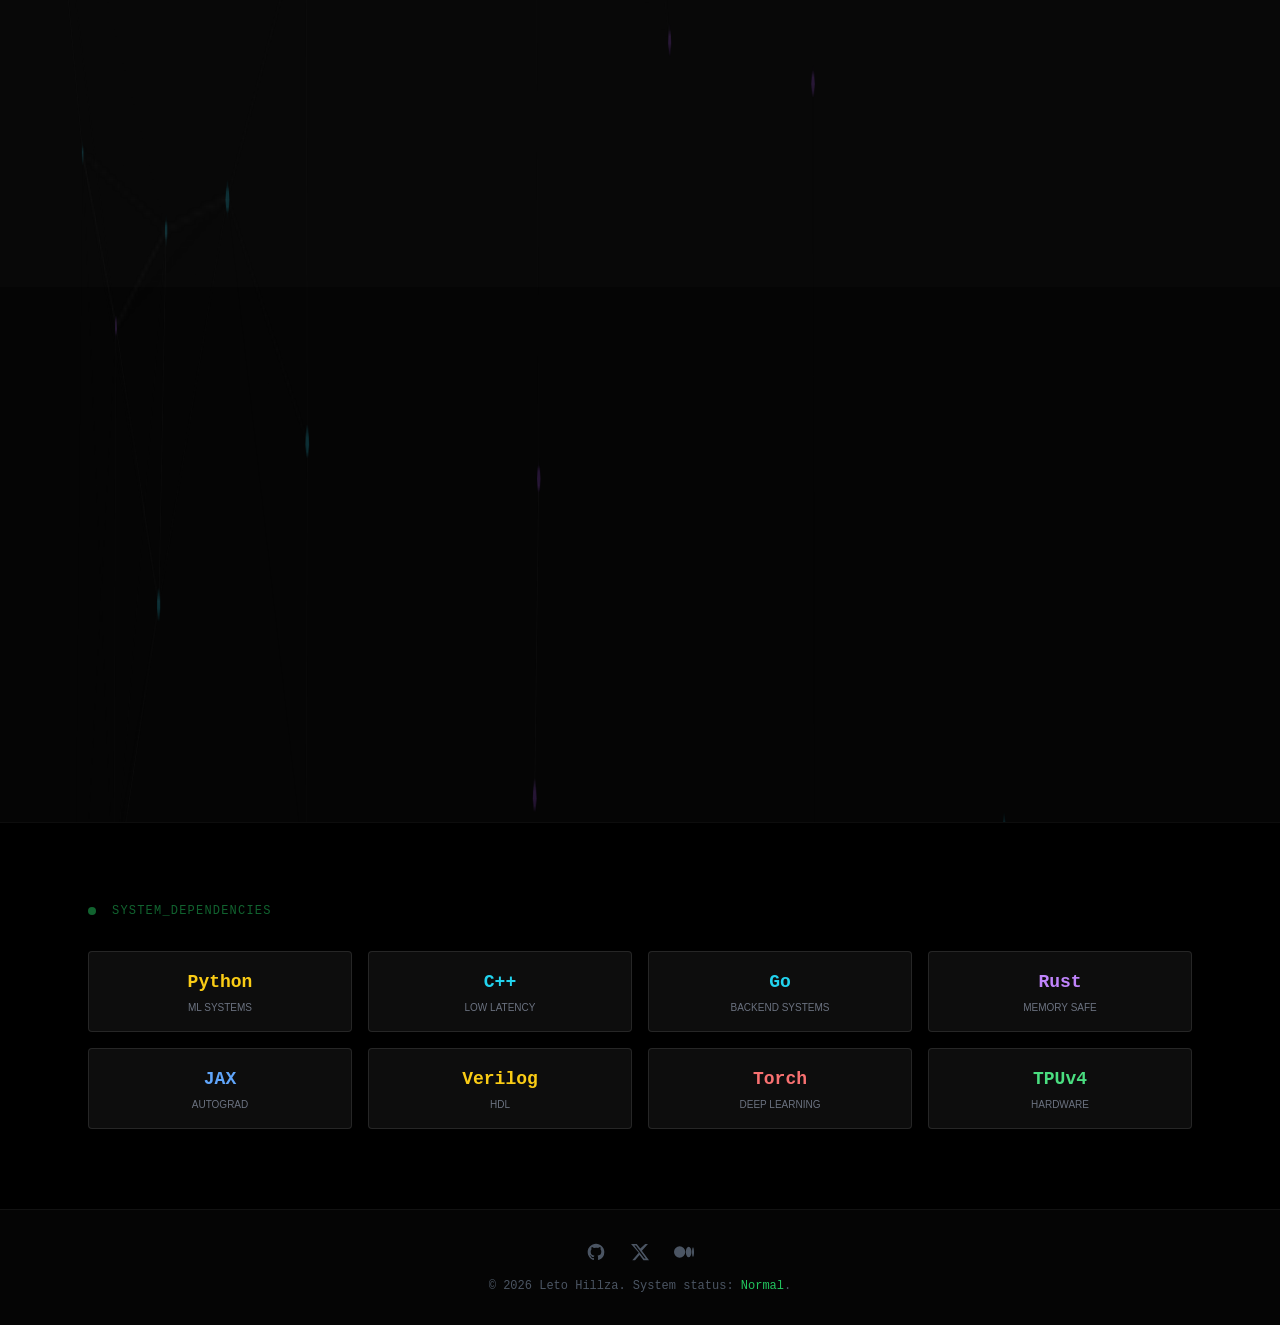
==== commit 9e6bda8c: "Refine portfolio messaging and architectures" ====
--- a/index.html
+++ b/index.html
@@ -123,19 +123,19 @@
                 <div class="space-y-4 reveal">
                     <div class="text-cyan-400 font-bold text-xl">01. Biomimicry</div>
                     <p class="text-gray-400 text-sm leading-relaxed">
-                        Nature has had 3.5 billion years to optimize compute. We shouldn't reinvent the wheel; we should translate biology into silicon.
+                        Borrow from biology only where it improves efficiency, adaptability, and signal fidelity in real systems.
                     </p>
                 </div>
                 <div class="space-y-4 reveal transition-delay-100">
                     <div class="text-purple-400 font-bold text-xl">02. Asynchronicity</div>
                     <p class="text-gray-400 text-sm leading-relaxed">
-                        The world doesn't wait for a clock cycle. Efficient systems must be event-driven, reacting only when information changes.
+                        Compute should react to events, not waste power waiting for them. The best systems wake up only when the signal matters.
                     </p>
                 </div>
                 <div class="space-y-4 reveal transition-delay-200">
                     <div class="text-blue-400 font-bold text-xl">03. Scalability</div>
                     <p class="text-gray-400 text-sm leading-relaxed">
-                        A beautiful algorithm is useless if it can't run at Google scale. Reliability and throughput are first-class citizens.
+                        A model is only valuable when it survives production traffic, hard latency budgets, and real failure modes at scale.
                     </p>
                 </div>
             </div>
@@ -145,10 +145,14 @@
     <!-- Major Systems -->
     <section id="architecture" class="py-24 px-6">
         <div class="max-w-6xl mx-auto">
-            <div class="flex items-center gap-4 mb-12">
+            <div class="flex items-center gap-4 mb-6">
                 <h2 class="text-2xl font-bold text-white">Key Architectures</h2>
                 <div class="h-px bg-gray-800 flex-grow"></div>
             </div>
+            <p class="max-w-3xl text-sm text-gray-400 leading-relaxed mb-12 reveal">
+                Representative systems across reinforcement learning, retrieval, model delivery, and neuromorphic runtime design.
+                The through-line is production ML: high-scale inference, efficient adaptation, and architectures that survive real traffic.
+            </p>
 
             <div class="grid md:grid-cols-2 gap-8">
                 <!-- BOS System -->
@@ -157,11 +161,39 @@
                         <div class="p-3 bg-purple-500/10 rounded-lg text-purple-400">
                             <svg class="w-8 h-8" fill="none" stroke="currentColor" viewBox="0 0 24 24"><path stroke-linecap="round" stroke-linejoin="round" stroke-width="1.5" d="M9 19v-6a2 2 0 00-2-2H5a2 2 0 00-2 2v6a2 2 0 002 2h2a2 2 0 002-2zm0 0V9a2 2 0 012-2h2a2 2 0 012 2v10m-6 0a2 2 0 002 2h2a2 2 0 002-2m0 0V5a2 2 0 012-2h2a2 2 0 012 2v14a2 2 0 01-2 2h-2a2 2 0 01-2-2z"></path></svg>
                         </div>
-                        <span class="font-mono text-xs text-gray-500 border border-white/10 px-2 py-1 rounded">Ads Infrastructure</span>
+                        <span class="font-mono text-xs text-gray-500 border border-white/10 px-2 py-1 rounded">Reinforcement Learning</span>
                     </div>
                     <h3 class="text-xl font-bold text-white mb-2 group-hover:text-purple-400 transition">Budgeting Optimization System (BOS)</h3>
                     <p class="text-gray-400 text-sm mb-6 leading-relaxed">
-                        Architected the real-time dynamic allocation engine for Google Ads. Utilized Reinforcement Learning to adjust spend pacing across millions of concurrent campaigns, balancing delivery guarantees with ROI.
+                        A real-time decision engine for Google Ads that used reinforcement learning to optimize pacing, allocation, and market liquidity across multi-billion-dollar spend.
+                    </p>
+                </div>
+
+                <!-- Retrieval -->
+                <div class="glass-panel p-8 rounded-xl hover:-translate-y-1 transition duration-500 group">
+                    <div class="flex justify-between items-start mb-6">
+                        <div class="p-3 bg-blue-500/10 rounded-lg text-blue-400">
+                            <svg class="w-8 h-8" fill="none" stroke="currentColor" viewBox="0 0 24 24"><path stroke-linecap="round" stroke-linejoin="round" stroke-width="1.5" d="M21 21l-4.35-4.35m1.85-5.15a7 7 0 11-14 0 7 7 0 0114 0z"></path></svg>
+                        </div>
+                        <span class="font-mono text-xs text-gray-500 border border-white/10 px-2 py-1 rounded">Retrieval & Ranking</span>
+                    </div>
+                    <h3 class="text-xl font-bold text-white mb-2 group-hover:text-blue-400 transition">Semantic Discovery Stack</h3>
+                    <p class="text-gray-400 text-sm mb-6 leading-relaxed">
+                        Retrieval and ranking systems for Google Drive and Ads that combined embeddings, nearest-neighbor search, and intent signals to surface the right result under tight latency budgets.
+                    </p>
+                </div>
+
+                <!-- ML Platform -->
+                <div class="glass-panel p-8 rounded-xl hover:-translate-y-1 transition duration-500 group">
+                    <div class="flex justify-between items-start mb-6">
+                        <div class="p-3 bg-green-500/10 rounded-lg text-green-400">
+                            <svg class="w-8 h-8" fill="none" stroke="currentColor" viewBox="0 0 24 24"><path stroke-linecap="round" stroke-linejoin="round" stroke-width="1.5" d="M4 7h16M4 12h16M4 17h10"></path></svg>
+                        </div>
+                        <span class="font-mono text-xs text-gray-500 border border-white/10 px-2 py-1 rounded">ML Platform</span>
+                    </div>
+                    <h3 class="text-xl font-bold text-white mb-2 group-hover:text-green-400 transition">ML Deployment & Model Freshness</h3>
+                    <p class="text-gray-400 text-sm mb-6 leading-relaxed">
+                        Production pipelines for training, deployment, and low-latency serving that kept models fresh in hours instead of days while maintaining reliability at global scale.
                     </p>
                 </div>
 
@@ -171,11 +203,11 @@
                         <div class="p-3 bg-cyan-500/10 rounded-lg text-cyan-400">
                             <svg class="w-8 h-8" fill="none" stroke="currentColor" viewBox="0 0 24 24"><path stroke-linecap="round" stroke-linejoin="round" stroke-width="1.5" d="M13 10V3L4 14h7v7l9-11h-7z"></path></svg>
                         </div>
-                        <span class="font-mono text-xs text-gray-500 border border-white/10 px-2 py-1 rounded">R&D / Hardware</span>
+                        <span class="font-mono text-xs text-gray-500 border border-white/10 px-2 py-1 rounded">Neuromorphic Runtime</span>
                     </div>
                     <h3 class="text-xl font-bold text-white mb-2 group-hover:text-cyan-400 transition">Hybrid SNN Edge Runtime</h3>
                     <p class="text-gray-400 text-sm mb-6 leading-relaxed">
-                        Currently leading the design of a low-power runtime for Spiking Neural Networks. Enabling event-based processing on edge devices, reducing power consumption by 40% compared to standard ANN inference.
+                        A low-power runtime for spiking neural networks that pushed event-driven inference closer to the sensor, reducing wasted compute and power on edge hardware.
                     </p>
                 </div>
             </div>
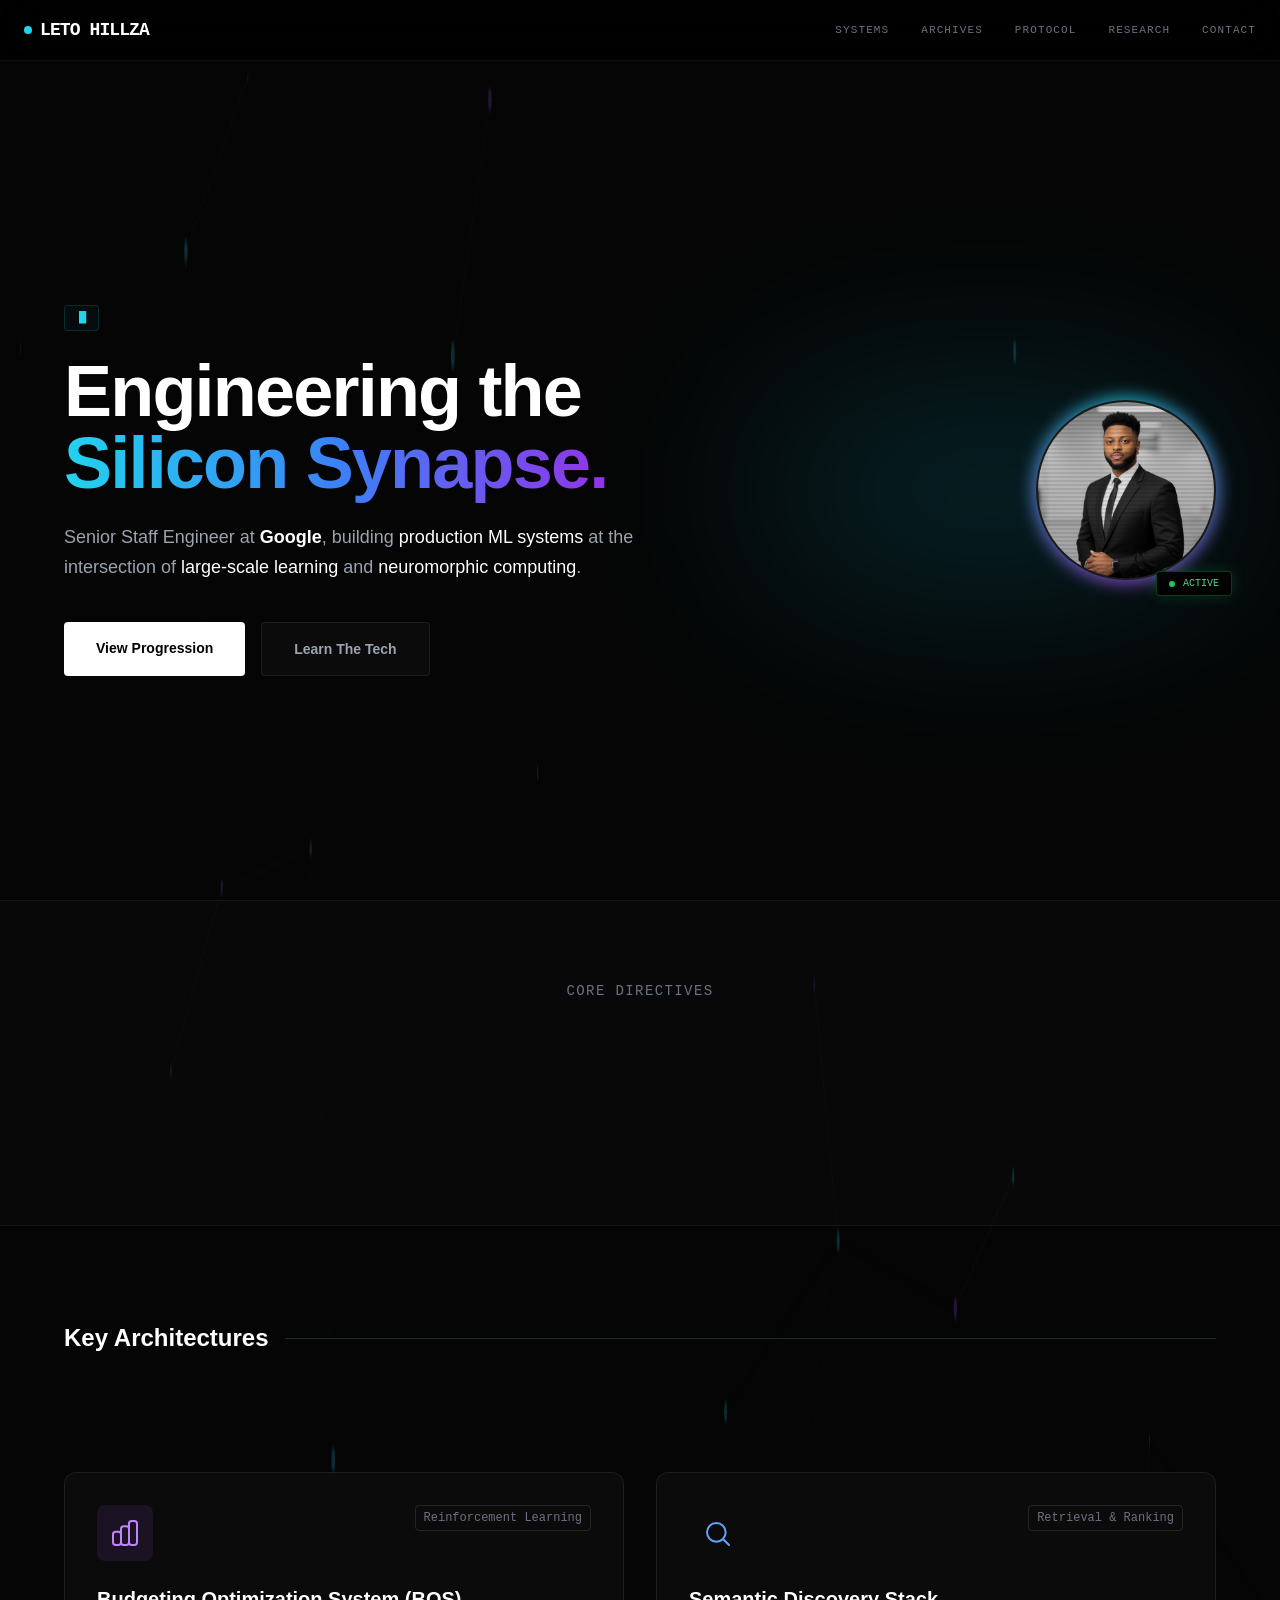
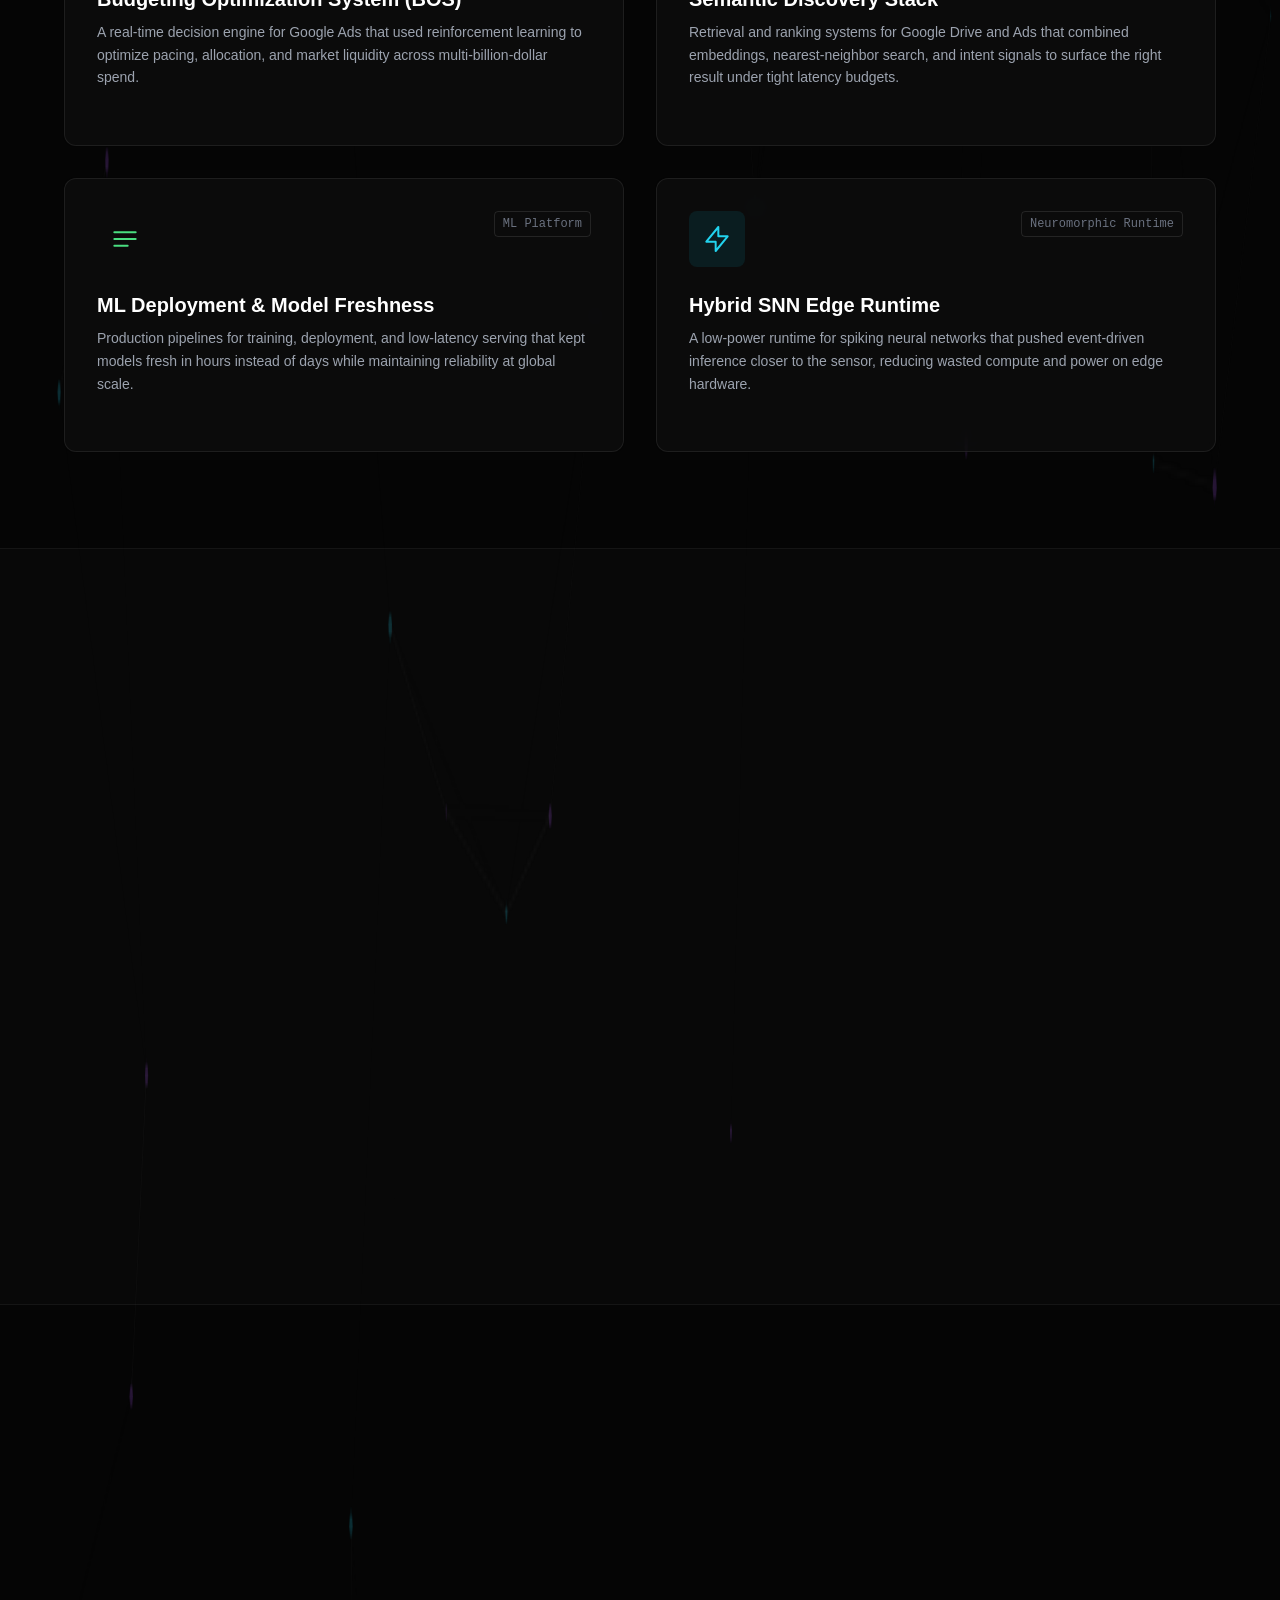
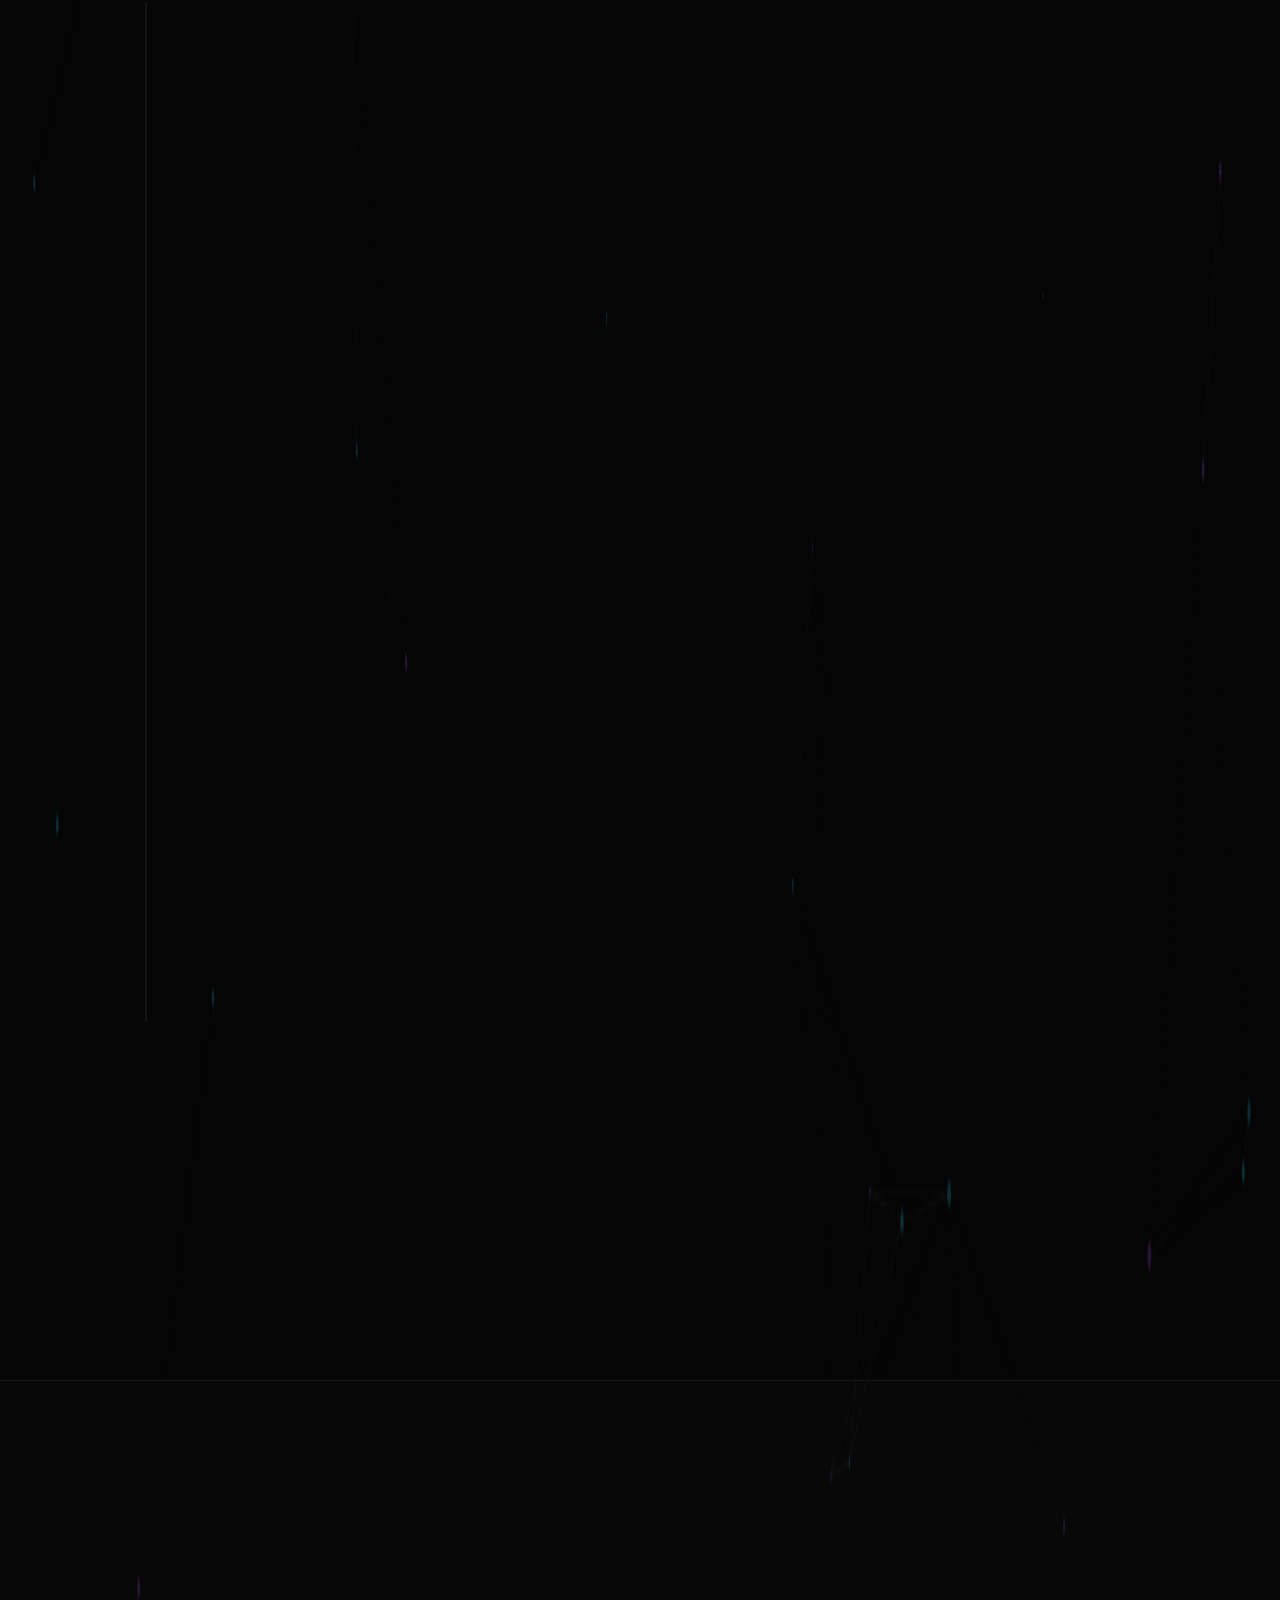
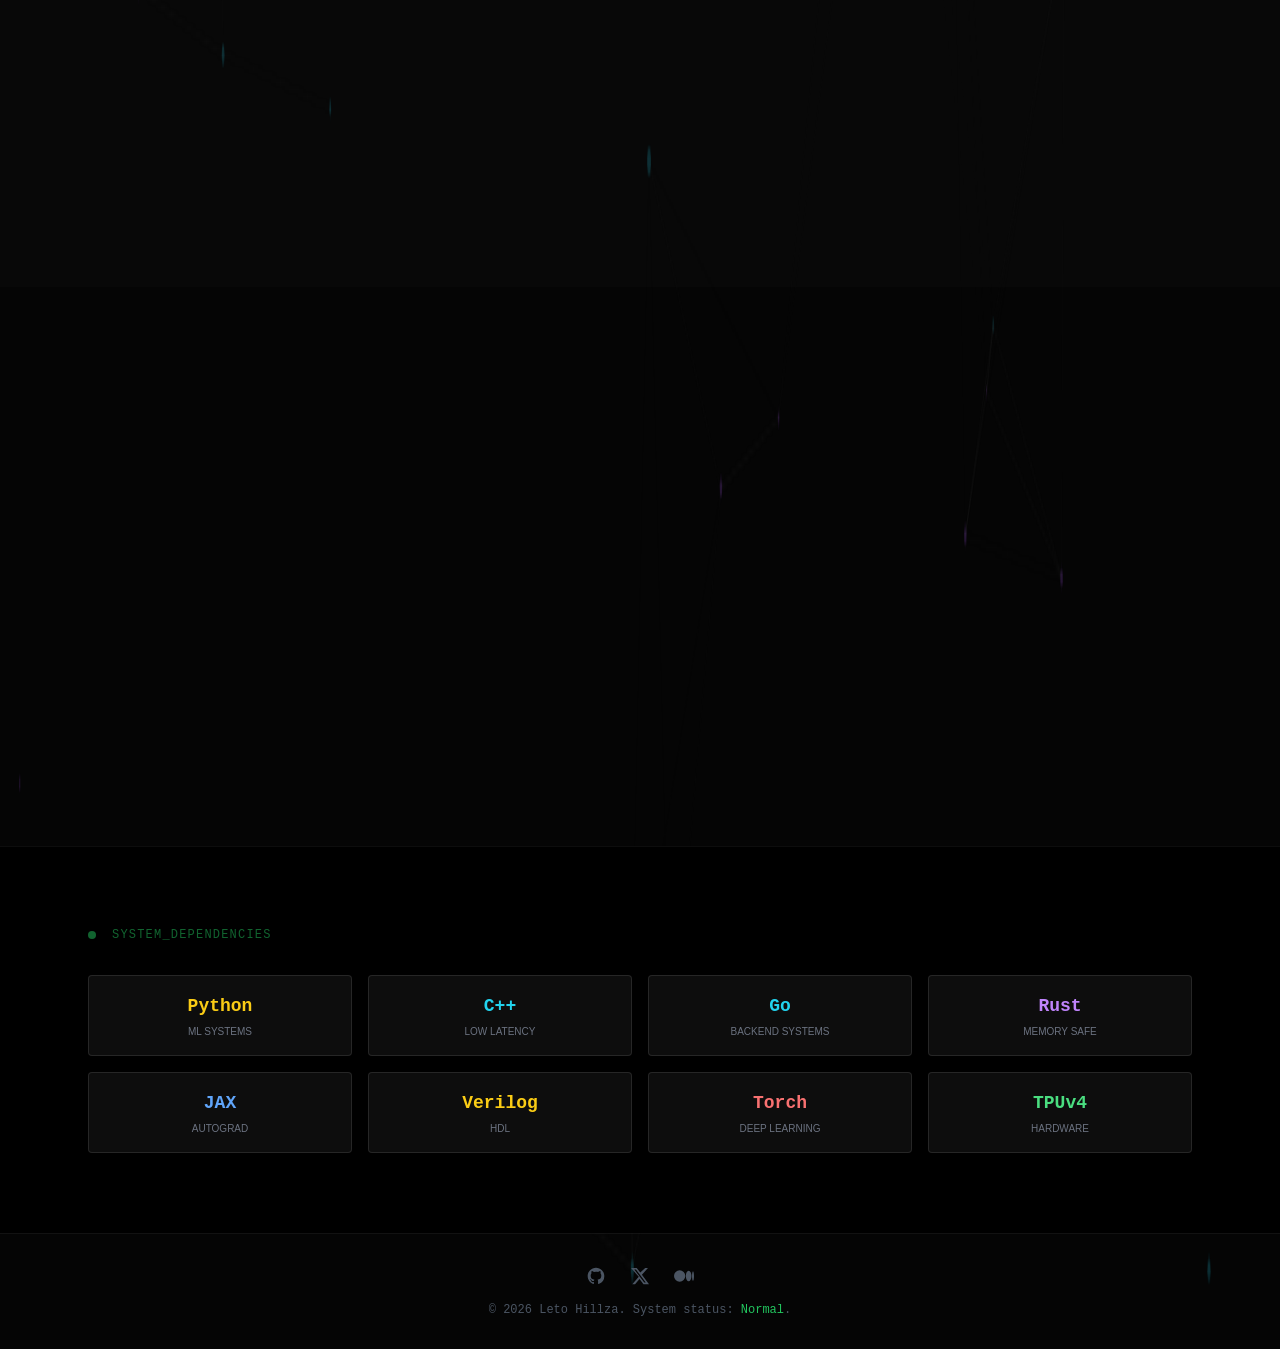
==== commit 4ae1ac5c: "Polish portfolio branding and contact copy" ====
--- a/index.html
+++ b/index.html
@@ -41,7 +41,7 @@
         <div class="max-w-7xl mx-auto flex justify-between items-center px-6 py-4">
             <div class="font-mono font-bold text-white tracking-tighter text-lg flex items-center gap-2">
                 <span class="w-2 h-2 bg-cyan-400 rounded-full animate-pulse"></span>
-                HILLZADEV<span class="text-gray-600">...</span>
+                LETO HILLZA
             </div>
             <div class="hidden md:flex gap-8 text-[11px] font-mono tracking-widest uppercase text-gray-500">
                 <a href="#architecture" class="hover:text-cyan-400 transition">Systems</a>
@@ -452,7 +452,7 @@
             </div>
             <h2 class="text-4xl font-bold text-white mb-6">Initiate Handshake</h2>
             <p class="text-gray-400 mb-10">
-                Interested in discussing the future of neuromorphic computing or hybrid AI architectures?
+                Working on large-scale ML systems, neuromorphic computing, or production AI architecture? Let's talk.
             </p>
             <a href="mailto:google@letohillza.com?subject=Neuromorphic%20Computing%20Discussion" class="inline-flex items-center gap-3 bg-white text-black px-8 py-4 font-bold rounded hover:bg-cyan-500 hover:text-white transition duration-300">
                 <span>Send Signal</span>
